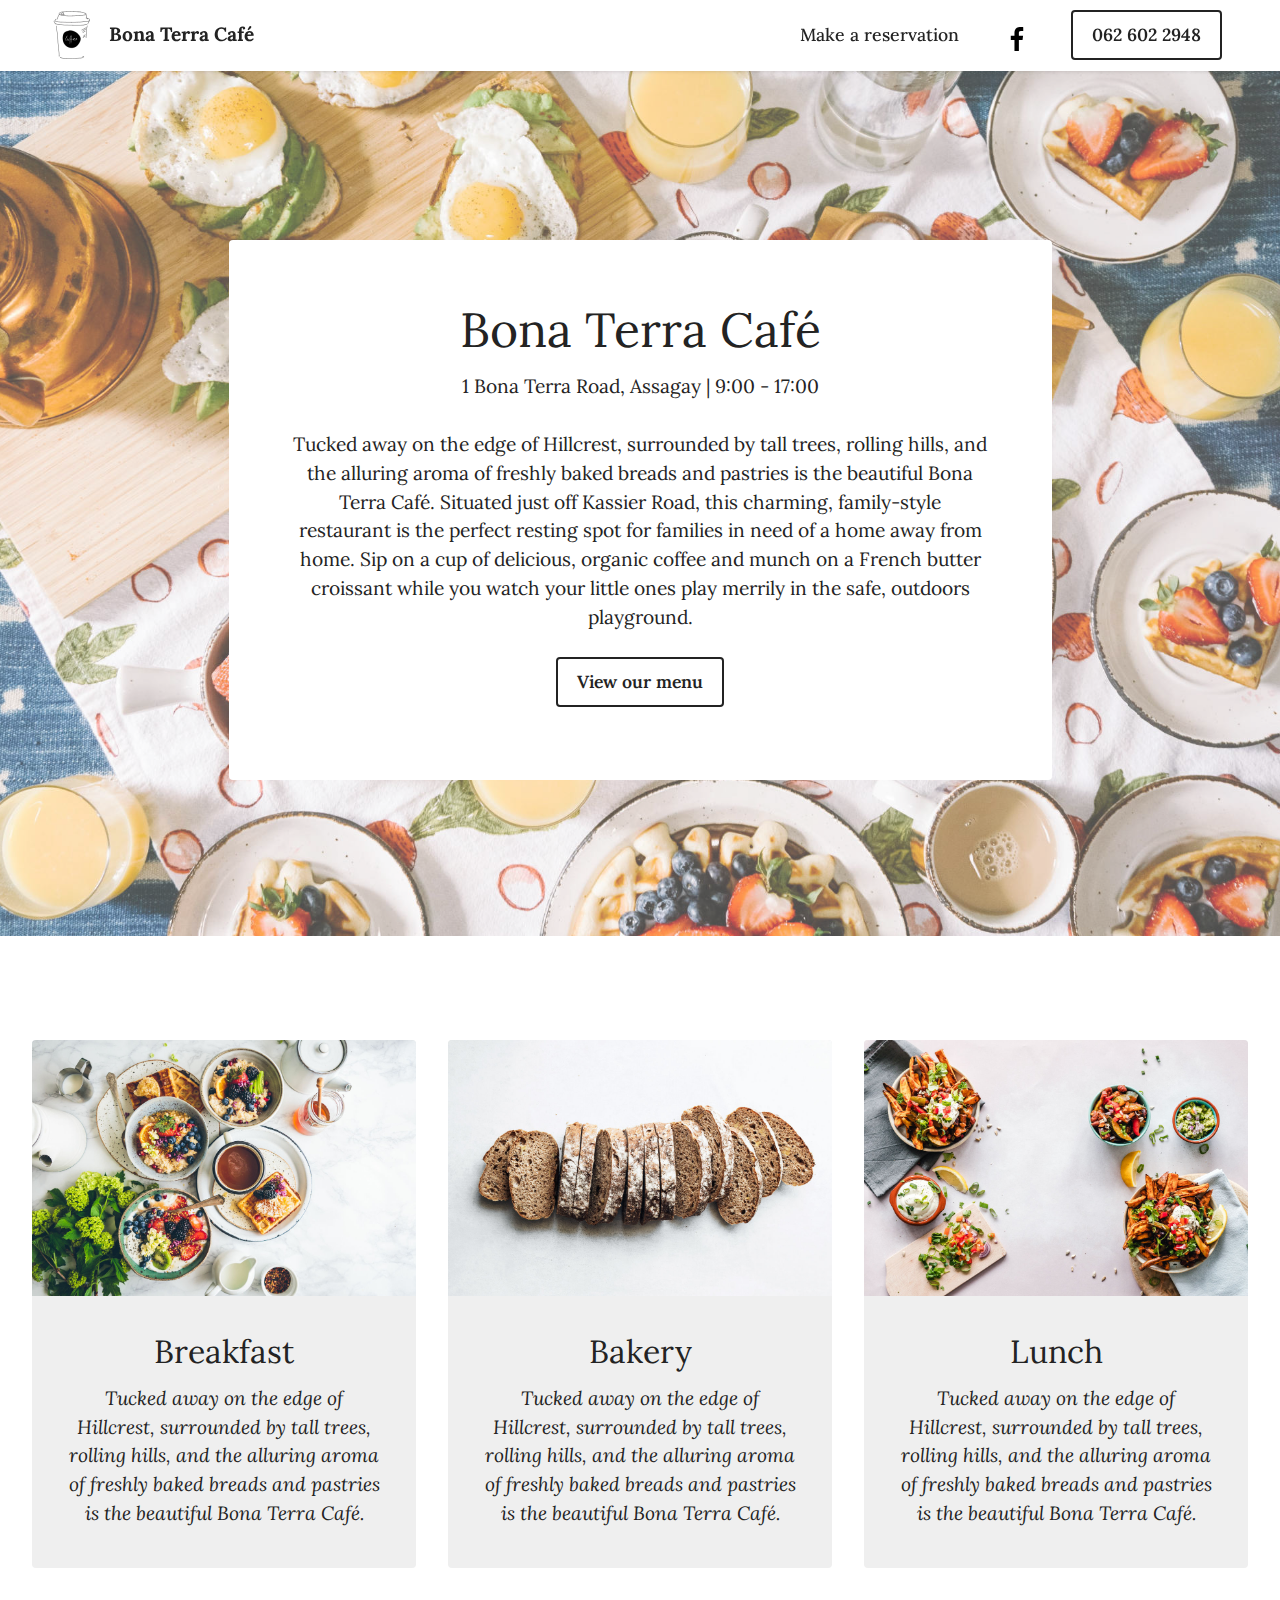
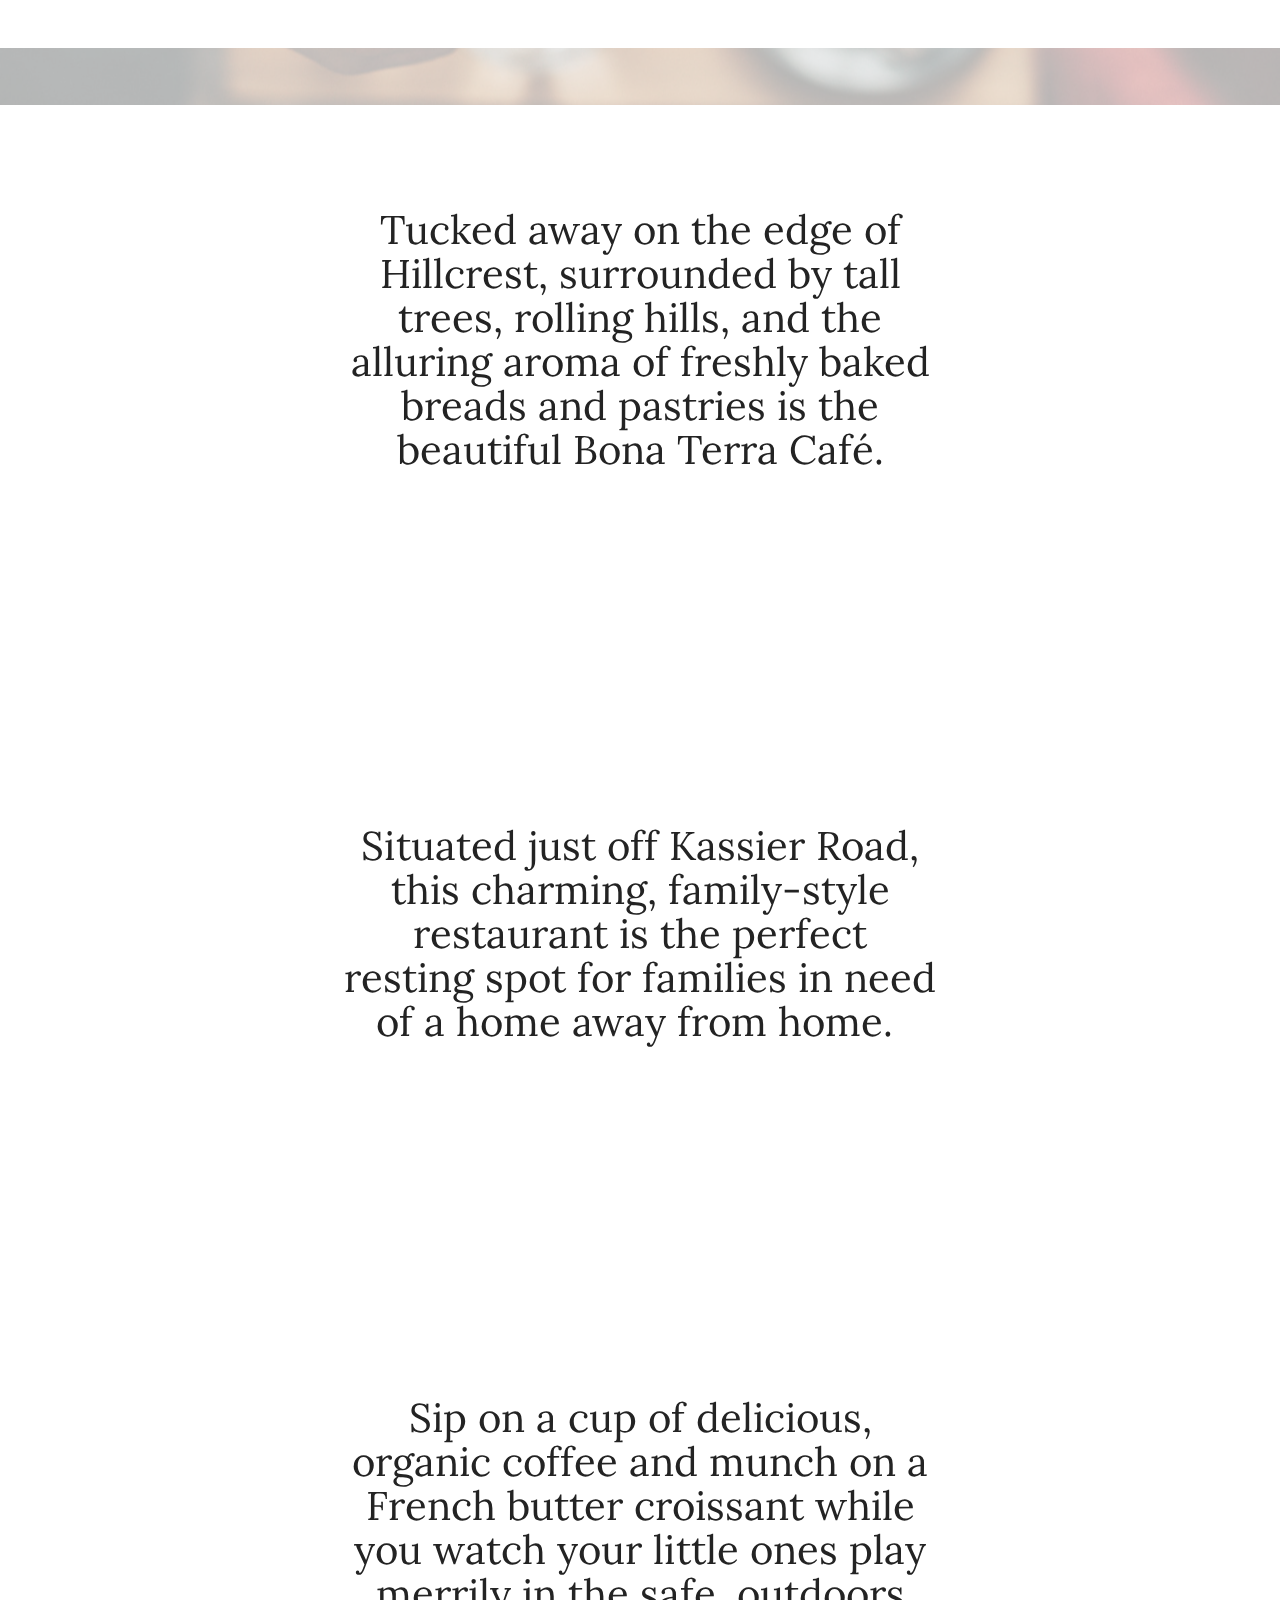
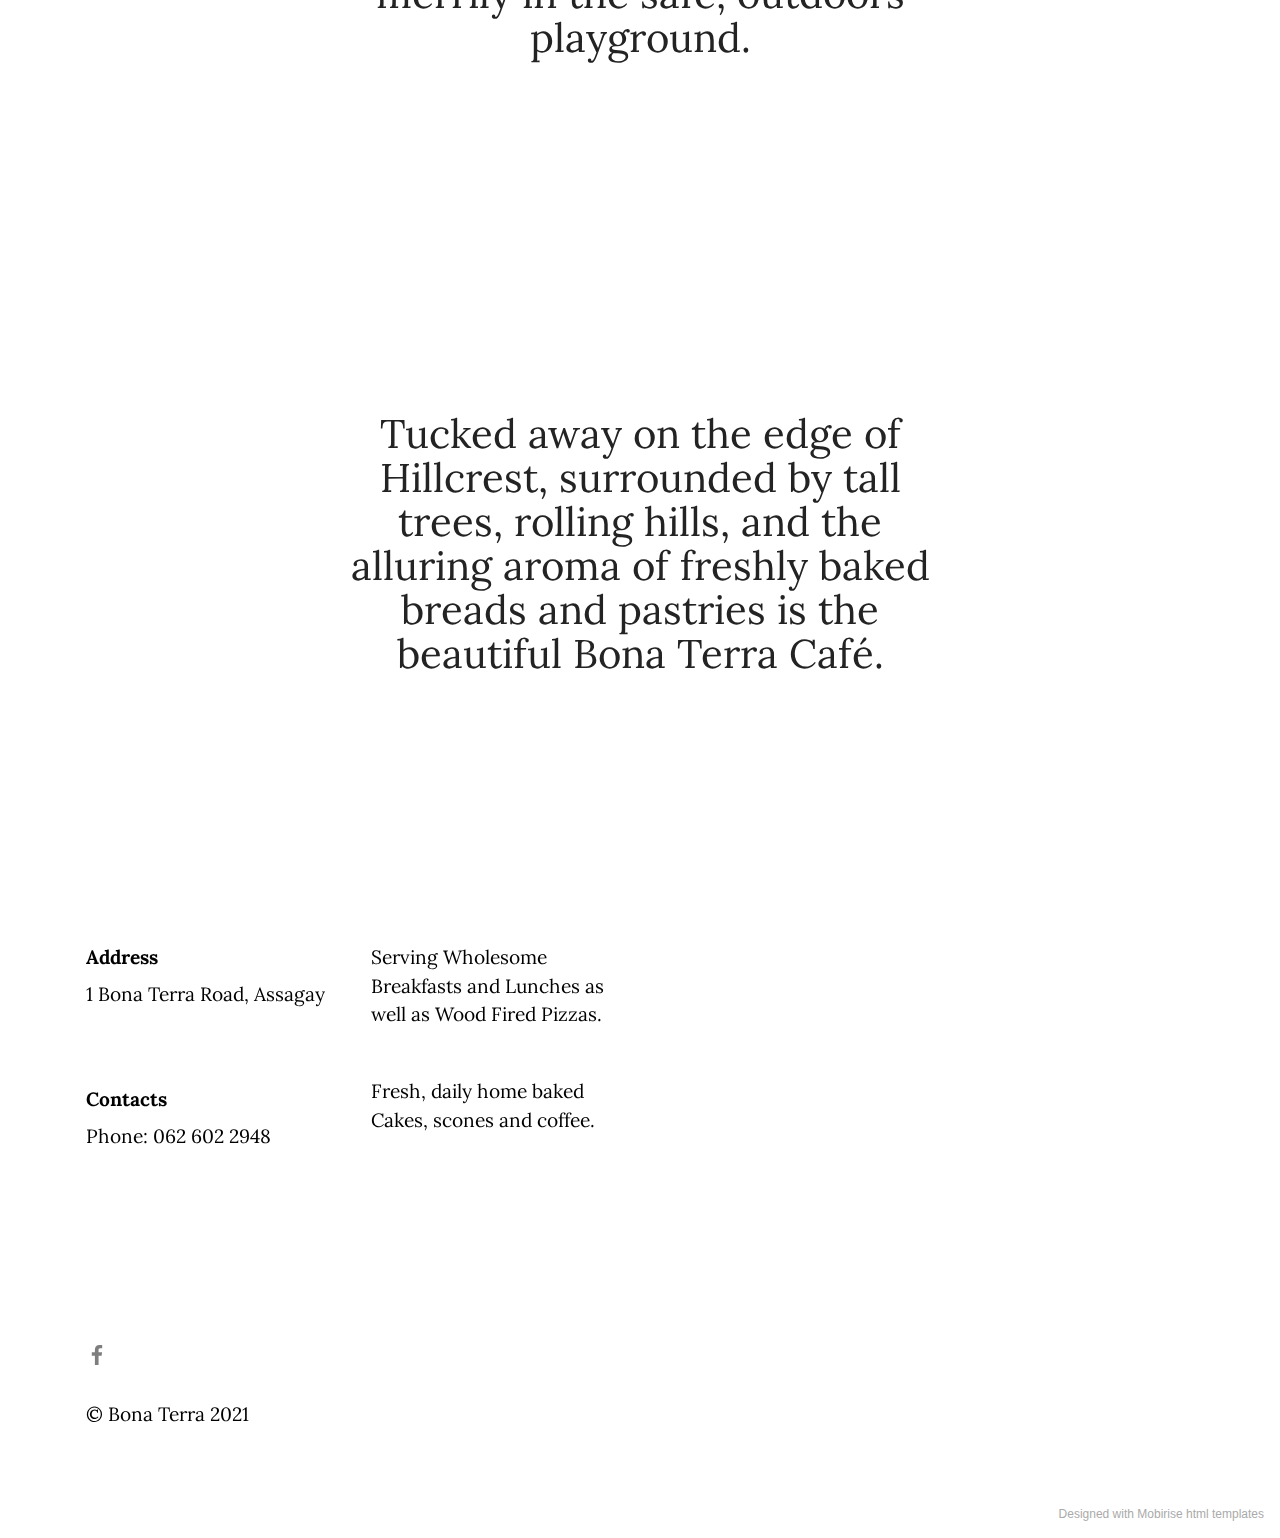
==== index.html @ f533ffa4 "create github pages" ====
<!DOCTYPE html>
<html  >
<head>
  <!-- Site made with Mobirise Website Builder v5.2.7, https://mobirise.com -->
  <meta charset="UTF-8">
  <meta http-equiv="X-UA-Compatible" content="IE=edge">
  <meta name="generator" content="Mobirise v5.2.7, mobirise.com">
  <meta name="viewport" content="width=device-width, initial-scale=1, minimum-scale=1">
  <link rel="shortcut icon" href="assets/images/cafe-deli-venue-1-removebg-preview-96x96.png" type="image/x-icon">
  <meta name="description" content="">
  
  
  <title>Home</title>
  <link rel="stylesheet" href="assets/tether/tether.min.css">
  <link rel="stylesheet" href="assets/bootstrap/css/bootstrap.min.css">
  <link rel="stylesheet" href="assets/bootstrap/css/bootstrap-grid.min.css">
  <link rel="stylesheet" href="assets/bootstrap/css/bootstrap-reboot.min.css">
  <link rel="stylesheet" href="assets/dropdown/css/style.css">
  <link rel="stylesheet" href="assets/theme/css/style.css">
  <link rel="preload" href="https://fonts.googleapis.com/css?family=Lora:400,500,600,700,400i,500i,600i,700i&display=swap" as="style" onload="this.onload=null;this.rel='stylesheet'">
  <noscript><link rel="stylesheet" href="https://fonts.googleapis.com/css?family=Lora:400,500,600,700,400i,500i,600i,700i&display=swap"></noscript>
  <link rel="preload" as="style" href="assets/mobirise/css/mbr-additional.css"><link rel="stylesheet" href="assets/mobirise/css/mbr-additional.css" type="text/css">
  
  
  
  
</head>
<body>
  
  <section class="menu menu1 cid-snQ2kiw4IT" once="menu" id="menu1-j">
    

    <nav class="navbar navbar-dropdown navbar-fixed-top navbar-expand-lg">
        <div class="container-fluid">
            <div class="navbar-brand">
                <span class="navbar-logo">
                    <a href="index.html">
                        <img src="assets/images/cafe-deli-venue-1-removebg-preview-96x96.png" alt="Mobirise" style="height: 3rem;">
                    </a>
                </span>
                <span class="navbar-caption-wrap"><a class="navbar-caption text-black text-primary display-7" href="index.html">Bona Terra Café</a></span>
            </div>
            <button class="navbar-toggler" type="button" data-toggle="collapse" data-target="#navbarSupportedContent" aria-controls="navbarNavAltMarkup" aria-expanded="false" aria-label="Toggle navigation">
                <div class="hamburger">
                    <span></span>
                    <span></span>
                    <span></span>
                    <span></span>
                </div>
            </button>
            <div class="collapse navbar-collapse" id="navbarSupportedContent">
                <ul class="navbar-nav nav-dropdown" data-app-modern-menu="true"><li class="nav-item"><a class="nav-link link text-black text-primary display-4" href="https://www.google.com/maps/reserve/v/dine/c/J5cgw0YXsWQ?source=pa&hl=en-ZA&gei=jpcZYL3eKNef1fAPy8ebCA&sourceurl=https://www.google.com/search?q%3Dbona%2Bterra%2Bcafe%2Bmenu%26oq%3Dbona%2Bterra%2Bcafe%2Bmenu%26aqs%3Dchrome..69i57.3915j1j7%26sourceid%3Dchrome%26ie%3DUTF-8" target="_blank">
                            Make a reservation</a></li></ul>
                <div class="icons-menu">
                    <a class="iconfont-wrapper" href="https://www.facebook.com/no1bonaterracafe/" target="_blank">
                        <span class="p-2 mbr-iconfont socicon-facebook socicon" style="color: rgb(0, 0, 0); fill: rgb(0, 0, 0);"><svg version="1.1" xmlns="http://www.w3.org/2000/svg" width="24" height="24" viewBox="0 0 32 32" fill="currentColor">

<path d="M18.5 32v-14.625h4.875l0.75-5.688h-5.625v-3.625c0-1.625 0.438-2.75 2.813-2.75h3v-5.063c-0.5-0.125-2.313-0.25-4.375-0.25-4.375 0-7.313 2.625-7.313 7.5v4.188h-4.938v5.688h4.938v14.625z"></path>
</svg></span>
                    </a>
                    
                    
                    
                </div>
                <div class="navbar-buttons mbr-section-btn"><a class="btn btn-black-outline display-4" href="tel:+27626022948">062 602 2948</a></div>
            </div>
        </div>
    </nav>
</section>

<section class="header12 cid-snPZhYULCh mbr-fullscreen mbr-parallax-background" id="header12-b">

    

    <div class="mbr-overlay" style="opacity: 0.3; background-color: rgb(255, 255, 255);">
    </div>
    <div class="container">
        <div class="row justify-content-center">
            <div class="card col-12 col-md-12 col-lg-9">
                <div class="card-wrapper">
                    <div class="card-box align-center">
                        <h1 class="card-title mbr-fonts-style mb-3 display-1">Bona Terra Café</h1>
                        <p class="mbr-text mbr-fonts-style display-7">1 Bona Terra Road, Assagay | 9:00 - 17:00<br><br>Tucked away on the edge of Hillcrest, surrounded by tall trees, rolling hills, and the alluring aroma of freshly baked breads and pastries is the beautiful Bona Terra Café. Situated just off Kassier Road, this charming, family-style restaurant is the perfect resting spot for families in need of a home away from home. Sip on a cup of delicious, organic coffee and munch on a French butter croissant while you watch your little ones play merrily in the safe, outdoors playground.<br></p>
                        <div class="mbr-section-btn mt-3"><a class="btn btn-black-outline display-4" href="https://mobiri.se">View our menu</a></div>
                    </div>
                </div>
            </div>
        </div>
    </div>
</section>

<section class="features3 cid-snoOBk3Jjf" id="features3-3">
    
    
    <div class="container-fluid">
        
        <div class="row mt-4">
            <div class="item features-image сol-12 col-md-6 col-lg-4 active">
                <div class="item-wrapper">
                    <div class="item-img">
                        <img src="assets/images/brooke-lark-hlncigvui4q-unsplash-1184x789.jpg" alt="">
                    </div>
                    <div class="item-content">
                        <h5 class="item-title mbr-fonts-style display-5">Breakfast</h5>
                        <h6 class="item-subtitle mbr-fonts-style mt-1 display-7"><em>Tucked away on the edge of Hillcrest, surrounded by tall trees, rolling hills, and the alluring aroma of freshly baked breads and pastries is the beautiful Bona Terra Café.</em></h6>
                        
                    </div>
                    
                </div>
            </div>
            <div class="item features-image сol-12 col-md-6 col-lg-4">
                <div class="item-wrapper">
                    <div class="item-img">
                        <img src="assets/images/louise-lyshoj-whjtalqonku-unsplash-1-1184x789.jpg" alt="" data-slide-to="1">
                    </div>
                    <div class="item-content">
                        <h5 class="item-title mbr-fonts-style display-5">Bakery</h5>
                        <h6 class="item-subtitle mbr-fonts-style mt-1 display-7"><em>Tucked away on the edge of Hillcrest, surrounded by tall trees, rolling hills, and the alluring aroma of freshly baked breads and pastries is the beautiful Bona Terra Café.</em></h6>
                        
                    </div>
                    
                </div>
            </div><div class="item features-image сol-12 col-md-6 col-lg-4">
                <div class="item-wrapper">
                    <div class="item-img">
                        <img src="assets/images/ella-olsson-4dqiawkil-y-unsplash-1184x789.jpg" alt="" data-slide-to="2">
                    </div>
                    <div class="item-content">
                        <h5 class="item-title mbr-fonts-style display-5">Lunch</h5>
                        <h6 class="item-subtitle mbr-fonts-style mt-1 display-7"><em>Tucked away on the edge of Hillcrest, surrounded by tall trees, rolling hills, and the alluring aroma of freshly baked breads and pastries is the beautiful Bona Terra Café.</em></h6>
                        
                    </div>
                    
                </div>
            </div>
            
        </div>
    </div>
</section>

<section class="content4 cid-snSVvPFKUA mbr-parallax-background" id="content4-q">
    
    <div class="mbr-overlay" style="opacity: 0.7; background-color: rgb(255, 255, 255);">
    </div>
    <div class="container-fluid">
        <div class="row justify-content-center">
            <div class="title col-md-12 col-lg-6">
                <h3 class="mbr-section-title mbr-fonts-style align-center mb-4 display-2">Tucked away on the edge of Hillcrest, surrounded by tall trees, rolling hills, and the alluring aroma of freshly baked breads and pastries is the beautiful Bona Terra Café.</h3>
                
                
            </div>
        </div>
    </div>
</section>

<section class="content4 cid-snSVvBBTJh mbr-parallax-background" id="content4-p">
    
    <div class="mbr-overlay" style="opacity: 0.7; background-color: rgb(255, 255, 255);">
    </div>
    <div class="container-fluid">
        <div class="row justify-content-center">
            <div class="title col-md-12 col-lg-6">
                <h3 class="mbr-section-title mbr-fonts-style align-center mb-4 display-2">Situated just off Kassier Road, this charming, family-style restaurant is the perfect resting spot for families in need of a home away from home.&nbsp;</h3>
                
                
            </div>
        </div>
    </div>
</section>

<section class="content4 cid-snSVvjqCHC mbr-parallax-background" id="content4-o">
    
    <div class="mbr-overlay" style="opacity: 0.7; background-color: rgb(255, 255, 255);">
    </div>
    <div class="container-fluid">
        <div class="row justify-content-center">
            <div class="title col-md-12 col-lg-6">
                <h3 class="mbr-section-title mbr-fonts-style align-center mb-4 display-2">Sip on a cup of delicious, organic coffee and munch on a French butter croissant while you watch your little ones play merrily in the safe, outdoors playground.</h3>
                
                
            </div>
        </div>
    </div>
</section>

<section class="content4 cid-snSVfQCqi3 mbr-parallax-background" id="content4-n">
    
    <div class="mbr-overlay" style="opacity: 0.7; background-color: rgb(255, 255, 255);">
    </div>
    <div class="container-fluid">
        <div class="row justify-content-center">
            <div class="title col-md-12 col-lg-6">
                <h3 class="mbr-section-title mbr-fonts-style align-center mb-4 display-2">Tucked away on the edge of Hillcrest, surrounded by tall trees, rolling hills, and the alluring aroma of freshly baked breads and pastries is the beautiful Bona Terra Café.</h3>
                
                
            </div>
        </div>
    </div>
</section>

<section class="footer6 cid-snoORzGGIT" once="footers" id="footer6-6">

    

    

    <div class="container">
        <div class="row content mbr-white">
            <div class="col-12 col-md-3 mbr-fonts-style display-7">
                <h5 class="mbr-section-subtitle mbr-fonts-style mb-2 display-7">
                    <strong>Address</strong>
                </h5>
                <p class="mbr-text mbr-fonts-style display-7">1 Bona Terra Road, Assagay</p> <br>
                <h5 class="mbr-section-subtitle mbr-fonts-style mb-2 mt-4 display-7">
                    <strong>Contacts</strong>
                </h5>
                <p class="mbr-text mbr-fonts-style mb-4 display-7">Phone: 062 602 2948</p>
            </div>
            <div class="col-12 col-md-3 mbr-fonts-style display-7">
                <h5 class="mbr-section-subtitle mbr-fonts-style mb-2 display-7">Serving Wholesome Breakfasts and Lunches as well as Wood Fired Pizzas.
</h5>
                <ul class="list mbr-fonts-style mb-4 display-4"></ul>
                <h5 class="mbr-section-subtitle mbr-fonts-style mb-2 mt-5 display-7">Fresh, daily home baked Cakes, scones and coffee.</h5>
                <p class="mbr-text mbr-fonts-style mb-4 display-7"></p>
            </div>
            <div class="col-12 col-md-6">
                <div class="google-map"><iframe frameborder="0" style="border:0" src="https://www.google.com/maps/embed/v1/place?key=AIzaSyCZI5F_k6S1k46ujh0SNrapM89f7mJxd30&amp;q=1 Bona Terra Road, Assagay" allowfullscreen=""></iframe></div>
            </div>
            <div class="col-md-6">
                <div class="social-list align-left">
                    <div class="soc-item">
                        <a href="https://www.facebook.com/no1bonaterracafe/" target="_blank">
                            <span class="mbr-iconfont mbr-iconfont-social socicon-facebook socicon" style="color: rgb(0, 0, 0); fill: rgb(0, 0, 0);"><svg version="1.1" xmlns="http://www.w3.org/2000/svg" width="20" height="20" viewBox="0 0 32 32" fill="currentColor">

<path d="M18.5 32v-14.625h4.875l0.75-5.688h-5.625v-3.625c0-1.625 0.438-2.75 2.813-2.75h3v-5.063c-0.5-0.125-2.313-0.25-4.375-0.25-4.375 0-7.313 2.625-7.313 7.5v4.188h-4.938v5.688h4.938v14.625z"></path>
</svg></span>
                        </a>
                    </div>
                    
                    
                    
                    
                    
                </div>
            </div>
        </div>
        <div class="footer-lower">
            <div class="media-container-row">
                <div class="col-sm-12">
                    <hr>
                </div>
            </div>
            <div class="col-sm-12 copyright pl-0">
                <p class="mbr-text mbr-fonts-style mbr-white display-7">
                    © Bona Terra 2021</p>
            </div>
        </div>
    </div>
</section><section style="background-color: #fff; font-family: -apple-system, BlinkMacSystemFont, 'Segoe UI', 'Roboto', 'Helvetica Neue', Arial, sans-serif; color:#aaa; font-size:12px; padding: 0; align-items: center; display: flex;"><a href="https://mobirise.site/h" style="flex: 1 1; height: 3rem; padding-left: 1rem;"></a><p style="flex: 0 0 auto; margin:0; padding-right:1rem;"><a href="https://mobirise.site/t" style="color:#aaa;">Designed</a> with Mobirise html templates</p></section><script src="assets/web/assets/jquery/jquery.min.js"></script>  <script src="assets/popper/popper.min.js"></script>  <script src="assets/tether/tether.min.js"></script>  <script src="assets/bootstrap/js/bootstrap.min.js"></script>  <script src="assets/smoothscroll/smooth-scroll.js"></script>  <script src="assets/parallax/jarallax.min.js"></script>  <script src="assets/dropdown/js/nav-dropdown.js"></script>  <script src="assets/dropdown/js/navbar-dropdown.js"></script>  <script src="assets/touchswipe/jquery.touch-swipe.min.js"></script>  <script src="assets/theme/js/script.js"></script>  
  
  
</body>
</html>
---- assets/dropdown/css/style.css ----
.navbar-dropdown {
  left: 0;
  padding: 0;
  position: absolute;
  right: 0;
  top: 0;
  transition: all 0.45s ease;
  z-index: 1030;
  background: #282828; }
  .navbar-dropdown .navbar-logo {
    margin-right: 0.8rem;
    transition: margin 0.3s ease-in-out;
    vertical-align: middle; }
    .navbar-dropdown .navbar-logo img {
      height: 3.125rem;
      transition: all 0.3s ease-in-out; }
    .navbar-dropdown .navbar-logo.mbr-iconfont {
      font-size: 3.125rem;
      line-height: 3.125rem; }
  .navbar-dropdown .navbar-caption {
    font-weight: 700;
    white-space: normal;
    vertical-align: -4px;
    line-height: 3.125rem !important; }
    .navbar-dropdown .navbar-caption, .navbar-dropdown .navbar-caption:hover {
      color: inherit;
      text-decoration: none; }
  .navbar-dropdown .mbr-iconfont + .navbar-caption {
    vertical-align: -1px; }
  .navbar-dropdown.navbar-fixed-top {
    position: fixed; }
  .navbar-dropdown .navbar-brand span {
    vertical-align: -4px; }
  .navbar-dropdown.bg-color.transparent {
    background: none; }
  .navbar-dropdown.navbar-short .navbar-brand {
    padding: 0.625rem 0; }
    .navbar-dropdown.navbar-short .navbar-brand span {
      vertical-align: -1px; }
  .navbar-dropdown.navbar-short .navbar-caption {
    line-height: 2.375rem !important;
    vertical-align: -2px; }
  .navbar-dropdown.navbar-short .navbar-logo {
    margin-right: 0.5rem; }
    .navbar-dropdown.navbar-short .navbar-logo img {
      height: 2.375rem; }
    .navbar-dropdown.navbar-short .navbar-logo.mbr-iconfont {
      font-size: 2.375rem;
      line-height: 2.375rem; }
  .navbar-dropdown.navbar-short .mbr-table-cell {
    height: 3.625rem; }
  .navbar-dropdown .navbar-close {
    left: 0.6875rem;
    position: fixed;
    top: 0.75rem;
    z-index: 1000; }
  .navbar-dropdown .hamburger-icon {
    content: "";
    display: inline-block;
    vertical-align: middle;
    width: 16px;
    -webkit-box-shadow: 0 -6px 0 1px #282828,0 0 0 1px #282828,0 6px 0 1px #282828;
    -moz-box-shadow: 0 -6px 0 1px #282828,0 0 0 1px #282828,0 6px 0 1px #282828;
    box-shadow: 0 -6px 0 1px #282828,0 0 0 1px #282828,0 6px 0 1px #282828; }

.dropdown-menu .dropdown-toggle[data-toggle="dropdown-submenu"]::after {
  border-bottom: 0.35em solid transparent;
  border-left: 0.35em solid;
  border-right: 0;
  border-top: 0.35em solid transparent;
  margin-left: 0.3rem; }

.dropdown-menu .dropdown-item:focus {
  outline: 0; }

.nav-dropdown {
  font-size: 0.75rem;
  font-weight: 500;
  height: auto !important; }
  .nav-dropdown .nav-btn {
    padding-left: 1rem; }
  .nav-dropdown .link {
    margin: .667em 1.667em;
    font-weight: 500;
    padding: 0;
    transition: color .2s ease-in-out; }
    .nav-dropdown .link.dropdown-toggle {
      margin-right: 2.583em; }
      .nav-dropdown .link.dropdown-toggle::after {
        margin-left: .25rem;
        border-top: 0.35em solid;
        border-right: 0.35em solid transparent;
        border-left: 0.35em solid transparent;
        border-bottom: 0; }
      .nav-dropdown .link.dropdown-toggle[aria-expanded="true"] {
        margin: 0;
        padding: 0.667em 3.263em  0.667em 1.667em; }
  .nav-dropdown .link::after,
  .nav-dropdown .dropdown-item::after {
    color: inherit; }
  .nav-dropdown .btn {
    font-size: 0.75rem;
    font-weight: 700;
    letter-spacing: 0;
    margin-bottom: 0;
    padding-left: 1.25rem;
    padding-right: 1.25rem; }
  .nav-dropdown .dropdown-menu {
    border-radius: 0;
    border: 0;
    left: 0;
    margin: 0;
    padding-bottom: 1.25rem;
    padding-top: 1.25rem;
    position: relative; }
  .nav-dropdown .dropdown-submenu {
    margin-left: 0.125rem;
    top: 0; }
  .nav-dropdown .dropdown-item {
    font-weight: 500;
    line-height: 2;
    padding: 0.3846em 4.615em 0.3846em 1.5385em;
    position: relative;
    transition: color .2s ease-in-out, background-color .2s ease-in-out; }
    .nav-dropdown .dropdown-item::after {
      margin-top: -0.3077em;
      position: absolute;
      right: 1.1538em;
      top: 50%; }
    .nav-dropdown .dropdown-item:focus, .nav-dropdown .dropdown-item:hover {
      background: none; }

@media (max-width: 767px) {
  .nav-dropdown.navbar-toggleable-sm {
    bottom: 0;
    display: none;
    left: 0;
    overflow-x: hidden;
    position: fixed;
    top: 0;
    transform: translateX(-100%);
    -ms-transform: translateX(-100%);
    -webkit-transform: translateX(-100%);
    width: 18.75rem;
    z-index: 999; } }
.nav-dropdown.navbar-toggleable-xl {
  bottom: 0;
  display: none;
  left: 0;
  overflow-x: hidden;
  position: fixed;
  top: 0;
  transform: translateX(-100%);
  -ms-transform: translateX(-100%);
  -webkit-transform: translateX(-100%);
  width: 18.75rem;
  z-index: 999; }

.nav-dropdown-sm {
  display: block !important;
  overflow-x: hidden;
  overflow: auto;
  padding-top: 3.875rem; }
  .nav-dropdown-sm::after {
    content: "";
    display: block;
    height: 3rem;
    width: 100%; }
  .nav-dropdown-sm.collapse.in ~ .navbar-close {
    display: block !important; }
  .nav-dropdown-sm.collapsing, .nav-dropdown-sm.collapse.in {
    transform: translateX(0);
    -ms-transform: translateX(0);
    -webkit-transform: translateX(0);
    transition: all 0.25s ease-out;
    -webkit-transition: all 0.25s ease-out;
    background: #282828; }
  .nav-dropdown-sm.collapsing[aria-expanded="false"] {
    transform: translateX(-100%);
    -ms-transform: translateX(-100%);
    -webkit-transform: translateX(-100%); }
  .nav-dropdown-sm .nav-item {
    display: block;
    margin-left: 0 !important;
    padding-left: 0; }
  .nav-dropdown-sm .link,
  .nav-dropdown-sm .dropdown-item {
    border-top: 1px dotted rgba(255, 255, 255, 0.1);
    font-size: 0.8125rem;
    line-height: 1.6;
    margin: 0 !important;
    padding: 0.875rem 2.4rem 0.875rem 1.5625rem !important;
    position: relative;
    white-space: normal; }
    .nav-dropdown-sm .link:focus, .nav-dropdown-sm .link:hover,
    .nav-dropdown-sm .dropdown-item:focus,
    .nav-dropdown-sm .dropdown-item:hover {
      background: rgba(0, 0, 0, 0.2) !important;
      color: #c0a375; }
  .nav-dropdown-sm .nav-btn {
    position: relative;
    padding: 1.5625rem 1.5625rem 0 1.5625rem; }
    .nav-dropdown-sm .nav-btn::before {
      border-top: 1px dotted rgba(255, 255, 255, 0.1);
      content: "";
      left: 0;
      position: absolute;
      top: 0;
      width: 100%; }
    .nav-dropdown-sm .nav-btn + .nav-btn {
      padding-top: 0.625rem; }
      .nav-dropdown-sm .nav-btn + .nav-btn::before {
        display: none; }
  .nav-dropdown-sm .btn {
    padding: 0.625rem 0; }
  .nav-dropdown-sm .dropdown-toggle[data-toggle="dropdown-submenu"]::after {
    margin-left: .25rem;
    border-top: 0.35em solid;
    border-right: 0.35em solid transparent;
    border-left: 0.35em solid transparent;
    border-bottom: 0; }
  .nav-dropdown-sm .dropdown-toggle[data-toggle="dropdown-submenu"][aria-expanded="true"]::after {
    border-top: 0;
    border-right: 0.35em solid transparent;
    border-left: 0.35em solid transparent;
    border-bottom: 0.35em solid; }
  .nav-dropdown-sm .dropdown-menu {
    margin: 0;
    padding: 0;
    position: relative;
    top: 0;
    left: 0;
    width: 100%;
    border: 0;
    float: none;
    border-radius: 0;
    background: none; }
  .nav-dropdown-sm .dropdown-submenu {
    left: 100%;
    margin-left: 0.125rem;
    margin-top: -1.25rem;
    top: 0; }

.navbar-toggleable-sm .nav-dropdown .dropdown-menu {
  position: absolute; }

.navbar-toggleable-sm .nav-dropdown .dropdown-submenu {
  left: 100%;
  margin-left: 0.125rem;
  margin-top: -1.25rem;
  top: 0; }

.navbar-toggleable-sm.opened .nav-dropdown .dropdown-menu {
  position: relative; }

.navbar-toggleable-sm.opened .nav-dropdown .dropdown-submenu {
  left: 0;
  margin-left: 00rem;
  margin-top: 0rem;
  top: 0; }

.is-builder .nav-dropdown.collapsing {
  transition: none !important; }

/*# sourceMappingURL=style.css.map */
---- assets/theme/css/style.css ----
@charset "UTF-8";
section {
  background-color: #ffffff;
}

body {
  font-style: normal;
  line-height: 1.5;
  font-weight: 400;
  color: #232323;
  position: relative;
}

section,
.container,
.container-fluid {
  position: relative;
  word-wrap: break-word;
}

a.mbr-iconfont:hover {
  text-decoration: none;
}

.article .lead p,
.article .lead ul,
.article .lead ol,
.article .lead pre,
.article .lead blockquote {
  margin-bottom: 0;
}

a {
  font-style: normal;
  font-weight: 400;
  cursor: pointer;
}
a, a:hover {
  text-decoration: none;
}

.mbr-section-title {
  font-style: normal;
  line-height: 1.3;
}

.mbr-section-subtitle {
  line-height: 1.3;
}

.mbr-text {
  font-style: normal;
  line-height: 1.7;
}

h1,
h2,
h3,
h4,
h5,
h6,
.display-1,
.display-2,
.display-4,
.display-5,
.display-7,
span,
p,
a {
  line-height: 1;
  word-break: break-word;
  word-wrap: break-word;
  font-weight: 400;
}

b,
strong {
  font-weight: bold;
}

input:-webkit-autofill, input:-webkit-autofill:hover, input:-webkit-autofill:focus, input:-webkit-autofill:active {
  transition-delay: 9999s;
  -webkit-transition-property: background-color, color;
  transition-property: background-color, color;
}

textarea[type=hidden] {
  display: none;
}

section {
  background-position: 50% 50%;
  background-repeat: no-repeat;
  background-size: cover;
}
section .mbr-background-video,
section .mbr-background-video-preview {
  position: absolute;
  bottom: 0;
  left: 0;
  right: 0;
  top: 0;
}

.hidden {
  visibility: hidden;
}

.mbr-z-index20 {
  z-index: 20;
}

/*! Base colors */
.mbr-white {
  color: #ffffff;
}

.mbr-black {
  color: #111111;
}

.mbr-bg-white {
  background-color: #ffffff;
}

.mbr-bg-black {
  background-color: #000000;
}

/*! Text-aligns */
.align-left {
  text-align: left;
}

.align-center {
  text-align: center;
}

.align-right {
  text-align: right;
}

/*! Font-weight  */
.mbr-light {
  font-weight: 300;
}

.mbr-regular {
  font-weight: 400;
}

.mbr-semibold {
  font-weight: 500;
}

.mbr-bold {
  font-weight: 700;
}

/*! Media  */
.media-content {
  flex-basis: 100%;
}

.media-container-row {
  display: flex;
  flex-direction: row;
  flex-wrap: wrap;
  justify-content: center;
  align-content: center;
  align-items: start;
}
.media-container-row .media-size-item {
  width: 400px;
}

.media-container-column {
  display: flex;
  flex-direction: column;
  flex-wrap: wrap;
  justify-content: center;
  align-content: center;
  align-items: stretch;
}
.media-container-column > * {
  width: 100%;
}

@media (min-width: 992px) {
  .media-container-row {
    flex-wrap: nowrap;
  }
}
figure {
  margin-bottom: 0;
  overflow: hidden;
}

figure[mbr-media-size] {
  transition: width 0.1s;
}

img,
iframe {
  display: block;
  width: 100%;
}

.card {
  background-color: transparent;
  border: none;
}

.card-box {
  width: 100%;
}

.card-img {
  text-align: center;
  flex-shrink: 0;
  -webkit-flex-shrink: 0;
}

.media {
  max-width: 100%;
  margin: 0 auto;
}

.mbr-figure {
  align-self: center;
}

.media-container > div {
  max-width: 100%;
}

.mbr-figure img,
.card-img img {
  width: 100%;
}

@media (max-width: 991px) {
  .media-size-item {
    width: auto !important;
  }

  .media {
    width: auto;
  }

  .mbr-figure {
    width: 100% !important;
  }
}
/*! Buttons */
.mbr-section-btn {
  margin-left: -0.6rem;
  margin-right: -0.6rem;
  font-size: 0;
}

.btn {
  font-weight: 600;
  border-width: 1px;
  font-style: normal;
  margin: 0.6rem 0.6rem;
  white-space: normal;
  transition: all 0.2s ease-in-out;
  display: inline-flex;
  align-items: center;
  justify-content: center;
  word-break: break-word;
}

.btn-sm {
  font-weight: 600;
  letter-spacing: 0px;
  transition: all 0.3s ease-in-out;
}

.btn-md {
  font-weight: 600;
  letter-spacing: 0px;
  transition: all 0.3s ease-in-out;
}

.btn-lg {
  font-weight: 600;
  letter-spacing: 0px;
  transition: all 0.3s ease-in-out;
}

.btn-form {
  margin: 0;
}
.btn-form:hover {
  cursor: pointer;
}

nav .mbr-section-btn {
  margin-left: 0rem;
  margin-right: 0rem;
}

/*! Btn icon margin */
.btn .mbr-iconfont,
.btn.btn-sm .mbr-iconfont {
  order: 1;
  cursor: pointer;
  margin-left: 0.5rem;
  vertical-align: sub;
}

.btn.btn-md .mbr-iconfont,
.btn.btn-md .mbr-iconfont {
  margin-left: 0.8rem;
}

.mbr-regular {
  font-weight: 400;
}

.mbr-semibold {
  font-weight: 500;
}

.mbr-bold {
  font-weight: 700;
}

[type=submit] {
  -webkit-appearance: none;
}

/*! Full-screen */
.mbr-fullscreen .mbr-overlay {
  min-height: 100vh;
}

.mbr-fullscreen {
  display: flex;
  display: -moz-flex;
  display: -ms-flex;
  display: -o-flex;
  align-items: center;
  min-height: 100vh;
  padding-top: 3rem;
  padding-bottom: 3rem;
}

/*! Map */
.map {
  height: 25rem;
  position: relative;
}
.map iframe {
  width: 100%;
  height: 100%;
}

/*! Scroll to top arrow */
.mbr-arrow-up {
  bottom: 25px;
  right: 90px;
  position: fixed;
  text-align: right;
  z-index: 5000;
  color: #ffffff;
  font-size: 22px;
}

.mbr-arrow-up a {
  background: rgba(0, 0, 0, 0.2);
  border-radius: 50%;
  color: #fff;
  display: inline-block;
  height: 60px;
  width: 60px;
  border: 2px solid #fff;
  outline-style: none !important;
  position: relative;
  text-decoration: none;
  transition: all 0.3s ease-in-out;
  cursor: pointer;
  text-align: center;
}
.mbr-arrow-up a:hover {
  background-color: rgba(0, 0, 0, 0.4);
}
.mbr-arrow-up a i {
  line-height: 60px;
}

.mbr-arrow-up-icon {
  display: block;
  color: #fff;
}

.mbr-arrow-up-icon::before {
  content: "›";
  display: inline-block;
  font-family: serif;
  font-size: 22px;
  line-height: 1;
  font-style: normal;
  position: relative;
  top: 6px;
  left: -4px;
  transform: rotate(-90deg);
}

/*! Arrow Down */
.mbr-arrow {
  position: absolute;
  bottom: 45px;
  left: 50%;
  width: 60px;
  height: 60px;
  cursor: pointer;
  background-color: rgba(80, 80, 80, 0.5);
  border-radius: 50%;
  transform: translateX(-50%);
}
@media (max-width: 767px) {
  .mbr-arrow {
    display: none;
  }
}
.mbr-arrow > a {
  display: inline-block;
  text-decoration: none;
  outline-style: none;
  -webkit-animation: arrowdown 1.7s ease-in-out infinite;
          animation: arrowdown 1.7s ease-in-out infinite;
  color: #ffffff;
}
.mbr-arrow > a > i {
  position: absolute;
  top: -2px;
  left: 15px;
  font-size: 2rem;
}

#scrollToTop a i::before {
  content: "";
  position: absolute;
  display: block;
  border-bottom: 2.5px solid #fff;
  border-left: 2.5px solid #fff;
  width: 27.8%;
  height: 27.8%;
  left: 50%;
  top: 51%;
  transform: translateY(-30%) translateX(-50%) rotate(135deg);
}

@keyframes arrowdown {
  0% {
    transform: translateY(0px);
  }
  50% {
    transform: translateY(-5px);
  }
  100% {
    transform: translateY(0px);
  }
}
@-webkit-keyframes arrowdown {
  0% {
    transform: translateY(0px);
  }
  50% {
    transform: translateY(-5px);
  }
  100% {
    transform: translateY(0px);
  }
}
@media (max-width: 500px) {
  .mbr-arrow-up {
    left: 0;
    right: 0;
    text-align: center;
  }
}
/*Gradients animation*/
@keyframes gradient-animation {
  from {
    background-position: 0% 100%;
    -webkit-animation-timing-function: ease-in-out;
            animation-timing-function: ease-in-out;
  }
  to {
    background-position: 100% 0%;
    -webkit-animation-timing-function: ease-in-out;
            animation-timing-function: ease-in-out;
  }
}
@-webkit-keyframes gradient-animation {
  from {
    background-position: 0% 100%;
    -webkit-animation-timing-function: ease-in-out;
            animation-timing-function: ease-in-out;
  }
  to {
    background-position: 100% 0%;
    -webkit-animation-timing-function: ease-in-out;
            animation-timing-function: ease-in-out;
  }
}
.bg-gradient {
  background-size: 200% 200%;
  animation: gradient-animation 5s infinite alternate;
  -webkit-animation: gradient-animation 5s infinite alternate;
}

.menu .navbar-brand {
  display: -webkit-flex;
}
.menu .navbar-brand span {
  display: flex;
  display: -webkit-flex;
}
.menu .navbar-brand .navbar-caption-wrap {
  display: -webkit-flex;
}
.menu .navbar-brand .navbar-logo img {
  display: -webkit-flex;
  width: auto;
}
@media (min-width: 768px) and (max-width: 991px) {
  .menu .navbar-toggleable-sm .navbar-nav {
    display: -ms-flexbox;
  }
}
@media (max-width: 991px) {
  .menu .navbar-collapse {
    max-height: 93.5vh;
  }
  .menu .navbar-collapse.show {
    overflow: auto;
  }
}
@media (min-width: 992px) {
  .menu .navbar-nav.nav-dropdown {
    display: -webkit-flex;
  }
  .menu .navbar-toggleable-sm .navbar-collapse {
    display: -webkit-flex !important;
  }
  .menu .collapsed .navbar-collapse {
    max-height: 93.5vh;
  }
  .menu .collapsed .navbar-collapse.show {
    overflow: auto;
  }
}
@media (max-width: 767px) {
  .menu .navbar-collapse {
    max-height: 80vh;
  }
}

.nav-link .mbr-iconfont {
  margin-right: 0.5rem;
}

.navbar {
  display: -webkit-flex;
  -webkit-flex-wrap: wrap;
  -webkit-align-items: center;
  -webkit-justify-content: space-between;
}

.navbar-collapse {
  -webkit-flex-basis: 100%;
  -webkit-flex-grow: 1;
  -webkit-align-items: center;
}

.nav-dropdown .link {
  padding: 0.667em 1.667em !important;
  margin: 0 !important;
}

.nav {
  display: -webkit-flex;
  -webkit-flex-wrap: wrap;
}

.row {
  display: -webkit-flex;
  -webkit-flex-wrap: wrap;
}

.justify-content-center {
  -webkit-justify-content: center;
}

.form-inline {
  display: -webkit-flex;
}

.card-wrapper {
  -webkit-flex: 1;
}

.carousel-control {
  z-index: 10;
  display: -webkit-flex;
}

.carousel-controls {
  display: -webkit-flex;
}

.media {
  display: -webkit-flex;
}

.form-group:focus {
  outline: none;
}

.jq-selectbox__select {
  padding: 7px 0;
  position: relative;
}

.jq-selectbox__dropdown {
  overflow: hidden;
  border-radius: 10px;
  position: absolute;
  top: 100%;
  left: 0 !important;
  width: 100% !important;
}

.jq-selectbox__trigger-arrow {
  right: 0;
  transform: translateY(-50%);
}

.jq-selectbox li {
  padding: 1.07em 0.5em;
}

input[type=range] {
  padding-left: 0 !important;
  padding-right: 0 !important;
}

.modal-dialog,
.modal-content {
  height: 100%;
}

.modal-dialog .carousel-inner {
  height: calc(100vh - 1.75rem);
}
@media (max-width: 575px) {
  .modal-dialog .carousel-inner {
    height: calc(100vh - 1rem);
  }
}

.carousel-item {
  text-align: center;
}

.carousel-item img {
  margin: auto;
}

.navbar-toggler {
  align-self: flex-start;
  padding: 0.25rem 0.75rem;
  font-size: 1.25rem;
  line-height: 1;
  background: transparent;
  border: 1px solid transparent;
  border-radius: 0.25rem;
}

.navbar-toggler:focus,
.navbar-toggler:hover {
  text-decoration: none;
}

.navbar-toggler-icon {
  display: inline-block;
  width: 1.5em;
  height: 1.5em;
  vertical-align: middle;
  content: "";
  background: no-repeat center center;
  background-size: 100% 100%;
}

.navbar-toggler-left {
  position: absolute;
  left: 1rem;
}

.navbar-toggler-right {
  position: absolute;
  right: 1rem;
}

.card-img {
  width: auto;
}

.menu .navbar.collapsed:not(.beta-menu) {
  flex-direction: column;
}

.carousel-item.active,
.carousel-item-next,
.carousel-item-prev {
  display: flex;
}

.note-air-layout .dropup .dropdown-menu,
.note-air-layout .navbar-fixed-bottom .dropdown .dropdown-menu {
  bottom: initial !important;
}

html,
body {
  height: auto;
  min-height: 100vh;
}

.dropup .dropdown-toggle::after {
  display: none;
}

.form-asterisk {
  font-family: initial;
  position: absolute;
  top: -2px;
  font-weight: normal;
}

.form-control-label {
  position: relative;
  cursor: pointer;
  margin-bottom: 0.357em;
  padding: 0;
}

.alert {
  color: #ffffff;
  border-radius: 0;
  border: 0;
  font-size: 1.1rem;
  line-height: 1.5;
  margin-bottom: 1.875rem;
  padding: 1.25rem;
  position: relative;
  text-align: center;
}
.alert.alert-form::after {
  background-color: inherit;
  bottom: -7px;
  content: "";
  display: block;
  height: 14px;
  left: 50%;
  margin-left: -7px;
  position: absolute;
  transform: rotate(45deg);
  width: 14px;
}

.form-control {
  background-color: #ffffff;
  background-clip: border-box;
  color: #232323;
  line-height: 1rem !important;
  height: auto;
  padding: 0.6rem 1.2rem;
  transition: border-color 0.25s ease 0s;
  border: 1px solid transparent !important;
  border-radius: 4px;
  box-shadow: rgba(0, 0, 0, 0.07) 0px 1px 1px 0px, rgba(0, 0, 0, 0.07) 0px 1px 3px 0px, rgba(0, 0, 0, 0.03) 0px 0px 0px 1px;
}
.form-active .form-control:invalid {
  border-color: red;
}

form .row {
  margin-left: -0.6rem;
  margin-right: -0.6rem;
}
form .row [class*=col] {
  padding-left: 0.6rem;
  padding-right: 0.6rem;
}

form .mbr-section-btn {
  margin: 0;
  padding-left: 0.6rem;
  padding-right: 0.6rem;
}

form .btn {
  display: flex;
  padding: 0.6rem 1.2rem;
  margin: 0;
}

form .form-check-input {
  margin-top: 0.5;
}

textarea.form-control {
  line-height: 1.5rem !important;
}

.form-group {
  margin-bottom: 1.2rem;
}

.form-control,
form .btn {
  min-height: 48px;
}

.gdpr-block label span.textGDPR input[name=gdpr] {
  top: 7px;
}

.form-control:focus {
  box-shadow: none;
}

:focus {
  outline: none;
}

.mbr-overlay {
  background-color: #000;
  bottom: 0;
  left: 0;
  opacity: 0.5;
  position: absolute;
  right: 0;
  top: 0;
  z-index: 0;
  pointer-events: none;
}

blockquote {
  font-style: italic;
  padding: 3rem;
  font-size: 1.09rem;
  position: relative;
  border-left: 3px solid;
}

ul,
ol,
pre,
blockquote {
  margin-bottom: 2.3125rem;
}

.mt-4 {
  margin-top: 2rem !important;
}

.mb-4 {
  margin-bottom: 2rem !important;
}

@media (min-width: 992px) {
  .container {
    padding-left: 16px;
    padding-right: 16px;
  }

  .row {
    margin-left: -16px;
    margin-right: -16px;
  }
  .row > [class*=col] {
    padding-left: 16px;
    padding-right: 16px;
  }
}
@media (min-width: 768px) {
  .container-fluid {
    padding-left: 32px;
    padding-right: 32px;
  }
}
@media (min-width: 768px) and (max-width: 991px) {
  .mbr-container {
    padding-left: 32px;
    padding-right: 32px;
  }
}
@media (max-width: 767px) {
  .mbr-container {
    padding-left: 16px;
    padding-right: 16px;
  }
}
.card-wrapper,
.item-wrapper {
  overflow: hidden;
}

.app-video-wrapper > img {
  opacity: 1;
}.engine {
	position: absolute;
	text-indent: -2400px;
	text-align: center;
	padding: 0;
	top: 0;
	left: -2400px;
}
---- assets/mobirise/css/mbr-additional.css ----
.btn {
  border-width: 2px;
}
body {
  font-family: Jost;
}
.display-1 {
  font-family: 'Lora', serif;
  font-size: 3rem;
  line-height: 1.1;
}
.display-1 > .mbr-iconfont {
  font-size: 3.75rem;
}
.display-2 {
  font-family: 'Lora', serif;
  font-size: 2.5rem;
  line-height: 1.1;
}
.display-2 > .mbr-iconfont {
  font-size: 3.125rem;
}
.display-4 {
  font-family: 'Lora', serif;
  font-size: 1.1rem;
  line-height: 1.5;
}
.display-4 > .mbr-iconfont {
  font-size: 1.375rem;
}
.display-5 {
  font-family: 'Lora', serif;
  font-size: 2rem;
  line-height: 1.5;
}
.display-5 > .mbr-iconfont {
  font-size: 2.5rem;
}
.display-7 {
  font-family: 'Lora', serif;
  font-size: 1.2rem;
  line-height: 1.5;
}
.display-7 > .mbr-iconfont {
  font-size: 1.5rem;
}
/* ---- Fluid typography for mobile devices ---- */
/* 1.4 - font scale ratio ( bootstrap == 1.42857 ) */
/* 100vw - current viewport width */
/* (48 - 20)  48 == 48rem == 768px, 20 == 20rem == 320px(minimal supported viewport) */
/* 0.65 - min scale variable, may vary */
@media (max-width: 992px) {
  .display-1 {
    font-size: 2.4rem;
  }
}
@media (max-width: 768px) {
  .display-1 {
    font-size: 2.1rem;
    font-size: calc( 1.7rem + (3 - 1.7) * ((100vw - 20rem) / (48 - 20)));
    line-height: calc( 1.1 * (1.7rem + (3 - 1.7) * ((100vw - 20rem) / (48 - 20))));
  }
  .display-2 {
    font-size: 2rem;
    font-size: calc( 1.525rem + (2.5 - 1.525) * ((100vw - 20rem) / (48 - 20)));
    line-height: calc( 1.3 * (1.525rem + (2.5 - 1.525) * ((100vw - 20rem) / (48 - 20))));
  }
  .display-4 {
    font-size: 0.88rem;
    font-size: calc( 1.0350000000000001rem + (1.1 - 1.0350000000000001) * ((100vw - 20rem) / (48 - 20)));
    line-height: calc( 1.4 * (1.0350000000000001rem + (1.1 - 1.0350000000000001) * ((100vw - 20rem) / (48 - 20))));
  }
  .display-5 {
    font-size: 1.6rem;
    font-size: calc( 1.35rem + (2 - 1.35) * ((100vw - 20rem) / (48 - 20)));
    line-height: calc( 1.4 * (1.35rem + (2 - 1.35) * ((100vw - 20rem) / (48 - 20))));
  }
  .display-7 {
    font-size: 0.96rem;
    font-size: calc( 1.07rem + (1.2 - 1.07) * ((100vw - 20rem) / (48 - 20)));
    line-height: calc( 1.4 * (1.07rem + (1.2 - 1.07) * ((100vw - 20rem) / (48 - 20))));
  }
}
/* Buttons */
.btn {
  padding: 0.6rem 1.2rem;
  border-radius: 4px;
}
.btn-sm {
  padding: 0.6rem 1.2rem;
  border-radius: 4px;
}
.btn-md {
  padding: 0.6rem 1.2rem;
  border-radius: 4px;
}
.btn-lg {
  padding: 1rem 2.6rem;
  border-radius: 4px;
}
.bg-primary {
  background-color: #65c6d4 !important;
}
.bg-success {
  background-color: #40b0bf !important;
}
.bg-info {
  background-color: #47b5ed !important;
}
.bg-warning {
  background-color: #ffe161 !important;
}
.bg-danger {
  background-color: #ff9966 !important;
}
.btn-primary,
.btn-primary:active {
  background-color: #65c6d4 !important;
  border-color: #65c6d4 !important;
  color: #ffffff !important;
  box-shadow: 0 2px 2px 0 rgba(0, 0, 0, 0.2);
}
.btn-primary:hover,
.btn-primary:focus,
.btn-primary.focus,
.btn-primary.active {
  color: #ffffff !important;
  background-color: #31a1b1 !important;
  border-color: #31a1b1 !important;
  box-shadow: 0 2px 5px 0 rgba(0, 0, 0, 0.2);
}
.btn-primary.disabled,
.btn-primary:disabled {
  color: #ffffff !important;
  background-color: #31a1b1 !important;
  border-color: #31a1b1 !important;
}
.btn-secondary,
.btn-secondary:active {
  background-color: #ff6666 !important;
  border-color: #ff6666 !important;
  color: #ffffff !important;
  box-shadow: 0 2px 2px 0 rgba(0, 0, 0, 0.2);
}
.btn-secondary:hover,
.btn-secondary:focus,
.btn-secondary.focus,
.btn-secondary.active {
  color: #ffffff !important;
  background-color: #ff0f0f !important;
  border-color: #ff0f0f !important;
  box-shadow: 0 2px 5px 0 rgba(0, 0, 0, 0.2);
}
.btn-secondary.disabled,
.btn-secondary:disabled {
  color: #ffffff !important;
  background-color: #ff0f0f !important;
  border-color: #ff0f0f !important;
}
.btn-info,
.btn-info:active {
  background-color: #47b5ed !important;
  border-color: #47b5ed !important;
  color: #ffffff !important;
  box-shadow: 0 2px 2px 0 rgba(0, 0, 0, 0.2);
}
.btn-info:hover,
.btn-info:focus,
.btn-info.focus,
.btn-info.active {
  color: #ffffff !important;
  background-color: #148cca !important;
  border-color: #148cca !important;
  box-shadow: 0 2px 5px 0 rgba(0, 0, 0, 0.2);
}
.btn-info.disabled,
.btn-info:disabled {
  color: #ffffff !important;
  background-color: #148cca !important;
  border-color: #148cca !important;
}
.btn-success,
.btn-success:active {
  background-color: #40b0bf !important;
  border-color: #40b0bf !important;
  color: #ffffff !important;
  box-shadow: 0 2px 2px 0 rgba(0, 0, 0, 0.2);
}
.btn-success:hover,
.btn-success:focus,
.btn-success.focus,
.btn-success.active {
  color: #ffffff !important;
  background-color: #2a747e !important;
  border-color: #2a747e !important;
  box-shadow: 0 2px 5px 0 rgba(0, 0, 0, 0.2);
}
.btn-success.disabled,
.btn-success:disabled {
  color: #ffffff !important;
  background-color: #2a747e !important;
  border-color: #2a747e !important;
}
.btn-warning,
.btn-warning:active {
  background-color: #ffe161 !important;
  border-color: #ffe161 !important;
  color: #614f00 !important;
  box-shadow: 0 2px 2px 0 rgba(0, 0, 0, 0.2);
}
.btn-warning:hover,
.btn-warning:focus,
.btn-warning.focus,
.btn-warning.active {
  color: #0a0800 !important;
  background-color: #ffd10a !important;
  border-color: #ffd10a !important;
  box-shadow: 0 2px 5px 0 rgba(0, 0, 0, 0.2);
}
.btn-warning.disabled,
.btn-warning:disabled {
  color: #614f00 !important;
  background-color: #ffd10a !important;
  border-color: #ffd10a !important;
}
.btn-danger,
.btn-danger:active {
  background-color: #ff9966 !important;
  border-color: #ff9966 !important;
  color: #ffffff !important;
  box-shadow: 0 2px 2px 0 rgba(0, 0, 0, 0.2);
}
.btn-danger:hover,
.btn-danger:focus,
.btn-danger.focus,
.btn-danger.active {
  color: #ffffff !important;
  background-color: #ff5f0f !important;
  border-color: #ff5f0f !important;
  box-shadow: 0 2px 5px 0 rgba(0, 0, 0, 0.2);
}
.btn-danger.disabled,
.btn-danger:disabled {
  color: #ffffff !important;
  background-color: #ff5f0f !important;
  border-color: #ff5f0f !important;
}
.btn-white,
.btn-white:active {
  background-color: #fafafa !important;
  border-color: #fafafa !important;
  color: #7a7a7a !important;
  box-shadow: 0 2px 2px 0 rgba(0, 0, 0, 0.2);
}
.btn-white:hover,
.btn-white:focus,
.btn-white.focus,
.btn-white.active {
  color: #4f4f4f !important;
  background-color: #cfcfcf !important;
  border-color: #cfcfcf !important;
  box-shadow: 0 2px 5px 0 rgba(0, 0, 0, 0.2);
}
.btn-white.disabled,
.btn-white:disabled {
  color: #7a7a7a !important;
  background-color: #cfcfcf !important;
  border-color: #cfcfcf !important;
}
.btn-black,
.btn-black:active {
  background-color: #232323 !important;
  border-color: #232323 !important;
  color: #ffffff !important;
  box-shadow: 0 2px 2px 0 rgba(0, 0, 0, 0.2);
}
.btn-black:hover,
.btn-black:focus,
.btn-black.focus,
.btn-black.active {
  color: #ffffff !important;
  background-color: #000000 !important;
  border-color: #000000 !important;
  box-shadow: 0 2px 5px 0 rgba(0, 0, 0, 0.2);
}
.btn-black.disabled,
.btn-black:disabled {
  color: #ffffff !important;
  background-color: #000000 !important;
  border-color: #000000 !important;
}
.btn-primary-outline,
.btn-primary-outline:active {
  background-color: transparent !important;
  border-color: #65c6d4;
  color: #65c6d4;
}
.btn-primary-outline:hover,
.btn-primary-outline:focus,
.btn-primary-outline.focus,
.btn-primary-outline.active {
  color: #31a1b1 !important;
  background-color: transparent!important;
  border-color: #31a1b1 !important;
  box-shadow: none!important;
}
.btn-primary-outline.disabled,
.btn-primary-outline:disabled {
  color: #ffffff !important;
  background-color: #65c6d4 !important;
  border-color: #65c6d4 !important;
}
.btn-secondary-outline,
.btn-secondary-outline:active {
  background-color: transparent !important;
  border-color: #ff6666;
  color: #ff6666;
}
.btn-secondary-outline:hover,
.btn-secondary-outline:focus,
.btn-secondary-outline.focus,
.btn-secondary-outline.active {
  color: #ff0f0f !important;
  background-color: transparent!important;
  border-color: #ff0f0f !important;
  box-shadow: none!important;
}
.btn-secondary-outline.disabled,
.btn-secondary-outline:disabled {
  color: #ffffff !important;
  background-color: #ff6666 !important;
  border-color: #ff6666 !important;
}
.btn-info-outline,
.btn-info-outline:active {
  background-color: transparent !important;
  border-color: #47b5ed;
  color: #47b5ed;
}
.btn-info-outline:hover,
.btn-info-outline:focus,
.btn-info-outline.focus,
.btn-info-outline.active {
  color: #148cca !important;
  background-color: transparent!important;
  border-color: #148cca !important;
  box-shadow: none!important;
}
.btn-info-outline.disabled,
.btn-info-outline:disabled {
  color: #ffffff !important;
  background-color: #47b5ed !important;
  border-color: #47b5ed !important;
}
.btn-success-outline,
.btn-success-outline:active {
  background-color: transparent !important;
  border-color: #40b0bf;
  color: #40b0bf;
}
.btn-success-outline:hover,
.btn-success-outline:focus,
.btn-success-outline.focus,
.btn-success-outline.active {
  color: #2a747e !important;
  background-color: transparent!important;
  border-color: #2a747e !important;
  box-shadow: none!important;
}
.btn-success-outline.disabled,
.btn-success-outline:disabled {
  color: #ffffff !important;
  background-color: #40b0bf !important;
  border-color: #40b0bf !important;
}
.btn-warning-outline,
.btn-warning-outline:active {
  background-color: transparent !important;
  border-color: #ffe161;
  color: #ffe161;
}
.btn-warning-outline:hover,
.btn-warning-outline:focus,
.btn-warning-outline.focus,
.btn-warning-outline.active {
  color: #ffd10a !important;
  background-color: transparent!important;
  border-color: #ffd10a !important;
  box-shadow: none!important;
}
.btn-warning-outline.disabled,
.btn-warning-outline:disabled {
  color: #614f00 !important;
  background-color: #ffe161 !important;
  border-color: #ffe161 !important;
}
.btn-danger-outline,
.btn-danger-outline:active {
  background-color: transparent !important;
  border-color: #ff9966;
  color: #ff9966;
}
.btn-danger-outline:hover,
.btn-danger-outline:focus,
.btn-danger-outline.focus,
.btn-danger-outline.active {
  color: #ff5f0f !important;
  background-color: transparent!important;
  border-color: #ff5f0f !important;
  box-shadow: none!important;
}
.btn-danger-outline.disabled,
.btn-danger-outline:disabled {
  color: #ffffff !important;
  background-color: #ff9966 !important;
  border-color: #ff9966 !important;
}
.btn-black-outline,
.btn-black-outline:active {
  background-color: transparent !important;
  border-color: #232323;
  color: #232323;
}
.btn-black-outline:hover,
.btn-black-outline:focus,
.btn-black-outline.focus,
.btn-black-outline.active {
  color: #000000 !important;
  background-color: transparent!important;
  border-color: #000000 !important;
  box-shadow: none!important;
}
.btn-black-outline.disabled,
.btn-black-outline:disabled {
  color: #ffffff !important;
  background-color: #232323 !important;
  border-color: #232323 !important;
}
.btn-white-outline,
.btn-white-outline:active {
  background-color: transparent !important;
  border-color: #fafafa;
  color: #fafafa;
}
.btn-white-outline:hover,
.btn-white-outline:focus,
.btn-white-outline.focus,
.btn-white-outline.active {
  color: #cfcfcf !important;
  background-color: transparent!important;
  border-color: #cfcfcf !important;
  box-shadow: none!important;
}
.btn-white-outline.disabled,
.btn-white-outline:disabled {
  color: #7a7a7a !important;
  background-color: #fafafa !important;
  border-color: #fafafa !important;
}
.text-primary {
  color: #65c6d4 !important;
}
.text-secondary {
  color: #ff6666 !important;
}
.text-success {
  color: #40b0bf !important;
}
.text-info {
  color: #47b5ed !important;
}
.text-warning {
  color: #ffe161 !important;
}
.text-danger {
  color: #ff9966 !important;
}
.text-white {
  color: #fafafa !important;
}
.text-black {
  color: #232323 !important;
}
a.text-primary:hover,
a.text-primary:focus,
a.text-primary.active {
  color: #2e96a5 !important;
}
a.text-secondary:hover,
a.text-secondary:focus,
a.text-secondary.active {
  color: #ff0000 !important;
}
a.text-success:hover,
a.text-success:focus,
a.text-success.active {
  color: #266a73 !important;
}
a.text-info:hover,
a.text-info:focus,
a.text-info.active {
  color: #1283bc !important;
}
a.text-warning:hover,
a.text-warning:focus,
a.text-warning.active {
  color: #facb00 !important;
}
a.text-danger:hover,
a.text-danger:focus,
a.text-danger.active {
  color: #ff5500 !important;
}
a.text-white:hover,
a.text-white:focus,
a.text-white.active {
  color: #c7c7c7 !important;
}
a.text-black:hover,
a.text-black:focus,
a.text-black.active {
  color: #000000 !important;
}
a[class*="text-"]:not(.nav-link):not(.dropdown-item):not([role]) {
  transition: 0.2s;
  position: relative;
  background-image: linear-gradient(currentColor 50%, currentColor 50%);
  background-size: 10000px 2px;
  background-repeat: no-repeat;
  background-position: 0 1.2em;
}
.nav-tabs .nav-link.active {
  color: #65c6d4;
}
.nav-tabs .nav-link:not(.active) {
  color: #232323;
}
.alert-success {
  background-color: #70c770;
}
.alert-info {
  background-color: #47b5ed;
}
.alert-warning {
  background-color: #ffe161;
}
.alert-danger {
  background-color: #ff9966;
}
.mbr-gallery-filter li.active .btn {
  background-color: #65c6d4;
  border-color: #65c6d4;
  color: #ffffff;
}
.mbr-gallery-filter li.active .btn:focus {
  box-shadow: none;
}
a,
a:hover {
  color: #65c6d4;
}
.mbr-plan-header.bg-primary .mbr-plan-subtitle,
.mbr-plan-header.bg-primary .mbr-plan-price-desc {
  color: #ffffff;
}
.mbr-plan-header.bg-success .mbr-plan-subtitle,
.mbr-plan-header.bg-success .mbr-plan-price-desc {
  color: #a0d8df;
}
.mbr-plan-header.bg-info .mbr-plan-subtitle,
.mbr-plan-header.bg-info .mbr-plan-price-desc {
  color: #ffffff;
}
.mbr-plan-header.bg-warning .mbr-plan-subtitle,
.mbr-plan-header.bg-warning .mbr-plan-price-desc {
  color: #ffffff;
}
.mbr-plan-header.bg-danger .mbr-plan-subtitle,
.mbr-plan-header.bg-danger .mbr-plan-price-desc {
  color: #ffffff;
}
/* Scroll to top button*/
.scrollToTop_wraper {
  display: none;
}
.form-control {
  font-family: 'Lora', serif;
  font-size: 1.1rem;
  line-height: 1.5;
  font-weight: 400;
}
.form-control > .mbr-iconfont {
  font-size: 1.375rem;
}
.form-control:hover,
.form-control:focus {
  box-shadow: rgba(0, 0, 0, 0.07) 0px 1px 1px 0px, rgba(0, 0, 0, 0.07) 0px 1px 3px 0px, rgba(0, 0, 0, 0.03) 0px 0px 0px 1px;
  border-color: #65c6d4 !important;
}
.form-control:-webkit-input-placeholder {
  font-family: 'Lora', serif;
  font-size: 1.1rem;
  line-height: 1.5;
  font-weight: 400;
}
.form-control:-webkit-input-placeholder > .mbr-iconfont {
  font-size: 1.375rem;
}
blockquote {
  border-color: #65c6d4;
}
/* Forms */
.jq-selectbox li:hover,
.jq-selectbox li.selected {
  background-color: #65c6d4;
  color: #ffffff;
}
.jq-number__spin {
  transition: 0.25s ease;
}
.jq-number__spin:hover {
  border-color: #65c6d4;
}
.jq-selectbox .jq-selectbox__trigger-arrow,
.jq-number__spin.minus:after,
.jq-number__spin.plus:after {
  transition: 0.4s;
  border-top-color: #353535;
  border-bottom-color: #353535;
}
.jq-selectbox:hover .jq-selectbox__trigger-arrow,
.jq-number__spin.minus:hover:after,
.jq-number__spin.plus:hover:after {
  border-top-color: #65c6d4;
  border-bottom-color: #65c6d4;
}
.xdsoft_datetimepicker .xdsoft_calendar td.xdsoft_default,
.xdsoft_datetimepicker .xdsoft_calendar td.xdsoft_current,
.xdsoft_datetimepicker .xdsoft_timepicker .xdsoft_time_box > div > div.xdsoft_current {
  color: #000000 !important;
  background-color: #65c6d4 !important;
  box-shadow: none !important;
}
.xdsoft_datetimepicker .xdsoft_calendar td:hover,
.xdsoft_datetimepicker .xdsoft_timepicker .xdsoft_time_box > div > div:hover {
  color: #000000 !important;
  background: #ff6666 !important;
  box-shadow: none !important;
}
.lazy-bg {
  background-image: none !important;
}
.lazy-placeholder:not(section),
.lazy-none {
  display: block;
  position: relative;
  padding-bottom: 56.25%;
  width: 100%;
  height: auto;
}
iframe.lazy-placeholder,
.lazy-placeholder:after {
  content: '';
  position: absolute;
  width: 200px;
  height: 200px;
  background: transparent no-repeat center;
  background-size: contain;
  top: 50%;
  left: 50%;
  transform: translateX(-50%) translateY(-50%);
  background-image: url("data:image/svg+xml;charset=UTF-8,%3csvg width='32' height='32' viewBox='0 0 64 64' xmlns='http://www.w3.org/2000/svg' stroke='%2365c6d4' %3e%3cg fill='none' fill-rule='evenodd'%3e%3cg transform='translate(16 16)' stroke-width='2'%3e%3ccircle stroke-opacity='.5' cx='16' cy='16' r='16'/%3e%3cpath d='M32 16c0-9.94-8.06-16-16-16'%3e%3canimateTransform attributeName='transform' type='rotate' from='0 16 16' to='360 16 16' dur='1s' repeatCount='indefinite'/%3e%3c/path%3e%3c/g%3e%3c/g%3e%3c/svg%3e");
}
section.lazy-placeholder:after {
  opacity: 0.5;
}
body {
  overflow-x: hidden;
}
a {
  transition: color 0.6s;
}
.cid-snPZhYULCh {
  background-image: url("../../../assets/images/rachel-park-hrlvr2zlunk-unsplash-2000x1333.jpg");
}
.cid-snPZhYULCh .card-wrapper {
  background: #ffffff;
  border-radius: 4px;
}
@media (max-width: 767px) {
  .cid-snPZhYULCh .card-wrapper {
    padding: 1rem;
  }
}
@media (min-width: 768px) and (max-width: 991px) {
  .cid-snPZhYULCh .card-wrapper {
    padding: 2rem;
  }
}
@media (min-width: 992px) {
  .cid-snPZhYULCh .card-wrapper {
    padding: 4rem;
  }
}
.cid-snoOBk3Jjf {
  padding-top: 3rem;
  padding-bottom: 3rem;
  background-color: #ffffff;
}
.cid-snoOBk3Jjf img,
.cid-snoOBk3Jjf .item-img {
  width: 100%;
}
.cid-snoOBk3Jjf .item:focus,
.cid-snoOBk3Jjf span:focus {
  outline: none;
}
.cid-snoOBk3Jjf .item {
  cursor: pointer;
  margin-bottom: 2rem;
}
.cid-snoOBk3Jjf .item-wrapper {
  position: relative;
  border-radius: 4px;
  background: #efefef;
  height: 100%;
  display: flex;
  flex-flow: column nowrap;
}
@media (min-width: 992px) {
  .cid-snoOBk3Jjf .item-wrapper .item-content {
    padding: 2rem;
  }
}
@media (max-width: 991px) {
  .cid-snoOBk3Jjf .item-wrapper .item-content {
    padding: 1rem;
  }
}
.cid-snoOBk3Jjf .mbr-section-btn {
  margin-top: auto !important;
}
.cid-snoOBk3Jjf .mbr-section-title {
  color: #232323;
}
.cid-snoOBk3Jjf .mbr-text,
.cid-snoOBk3Jjf .mbr-section-btn {
  text-align: left;
}
.cid-snoOBk3Jjf .item-title {
  text-align: center;
}
.cid-snoOBk3Jjf .item-subtitle {
  text-align: center;
}
.cid-snSVvPFKUA {
  padding-top: 10rem;
  padding-bottom: 10rem;
  background-image: url("../../../assets/images/nathan-dumlao-6vhpy27jdps-unsplash-1900x1267.jpg");
}
.cid-snSVvPFKUA .mbr-section-title {
  text-align: center;
}
.cid-snSVvBBTJh {
  padding-top: 10rem;
  padding-bottom: 10rem;
  background-image: url("../../../assets/images/ella-olsson-4dqiawkil-y-unsplash-1184x789.jpg");
}
.cid-snSVvBBTJh .mbr-section-title {
  text-align: center;
}
.cid-snSVvjqCHC {
  padding-top: 10rem;
  padding-bottom: 10rem;
  background-image: url("../../../assets/images/raphael-nogueira-znvxeud6sdc-unsplash-1900x1267.jpg");
}
.cid-snSVvjqCHC .mbr-section-title {
  text-align: center;
}
.cid-snSVfQCqi3 {
  padding-top: 10rem;
  padding-bottom: 10rem;
  background-image: url("../../../assets/images/roman-kraft-oh66az-yug-unsplash-1900x1268.jpg");
}
.cid-snoORzGGIT {
  padding-top: 75px;
  padding-bottom: 45px;
  background-color: #ffffff;
}
@media (max-width: 767px) {
  .cid-snoORzGGIT .content {
    text-align: center;
  }
  .cid-snoORzGGIT .content > div:not(:last-child) {
    margin-bottom: 2rem;
  }
}
.cid-snoORzGGIT .map {
  height: 18.75rem;
}
@media (max-width: 767px) {
  .cid-snoORzGGIT .footer-lower .copyright {
    margin-bottom: 1rem;
    text-align: center;
  }
}
.cid-snoORzGGIT .footer-lower hr {
  margin: 1rem 0;
  border-color: #fff;
  opacity: 0.05;
}
.cid-snoORzGGIT .google-map {
  height: 25rem;
  position: relative;
}
.cid-snoORzGGIT .google-map iframe {
  height: 100%;
  width: 100%;
}
.cid-snoORzGGIT .google-map [data-state-details] {
  color: #6b6763;
  font-family: Montserrat;
  height: 1.5em;
  margin-top: -0.75em;
  padding-left: 1.25rem;
  padding-right: 1.25rem;
  position: absolute;
  text-align: center;
  top: 50%;
  width: 100%;
}
.cid-snoORzGGIT .google-map[data-state] {
  background: #e9e5dc;
}
.cid-snoORzGGIT .google-map[data-state="loading"] [data-state-details] {
  display: none;
}
.cid-snoORzGGIT .social-list {
  padding-left: 0;
  margin-bottom: 0;
  margin-left: -7px;
  list-style: none;
  display: flex;
  -webkit-justify-content: flex-start;
  justify-content: flex-start;
  -webkit-flex-wrap: wrap;
  flex-wrap: wrap;
}
.cid-snoORzGGIT .social-list .mbr-iconfont-social {
  font-size: 1.3rem;
  color: #fff;
}
.cid-snoORzGGIT .social-list .soc-item {
  margin: 0 0.5rem;
}
.cid-snoORzGGIT .social-list a {
  margin: 0;
  opacity: 0.5;
  -webkit-transition: 0.2s linear;
  transition: 0.2s linear;
}
.cid-snoORzGGIT .social-list a:hover {
  opacity: 1;
}
@media (max-width: 767px) {
  .cid-snoORzGGIT .social-list {
    -webkit-justify-content: center;
    justify-content: center;
  }
}
.cid-snoORzGGIT .list {
  list-style-type: none;
  padding: 0;
}
.cid-snoORzGGIT H5 {
  color: #000000;
}
.cid-snoORzGGIT .mbr-text {
  color: #000000;
}
.cid-snQ2kiw4IT {
  z-index: 1000;
  width: 100%;
  position: relative;
  min-height: 60px;
}
.cid-snQ2kiw4IT nav.navbar {
  position: fixed;
}
.cid-snQ2kiw4IT .dropdown-item:before {
  font-family: Moririse2 !important;
  content: "\e966";
  display: inline-block;
  width: 0;
  position: absolute;
  left: 1rem;
  top: 0.5rem;
  margin-right: 0.5rem;
  line-height: 1;
  font-size: inherit;
  vertical-align: middle;
  text-align: center;
  overflow: hidden;
  transform: scale(0, 1);
  transition: all 0.25s ease-in-out;
}
.cid-snQ2kiw4IT .dropdown-menu {
  padding: 0;
  border-radius: 4px;
  box-shadow: 0 1px 3px 0 rgba(0, 0, 0, 0.1);
}
.cid-snQ2kiw4IT .dropdown-item {
  border-bottom: 1px solid #e6e6e6;
}
.cid-snQ2kiw4IT .dropdown-item:hover,
.cid-snQ2kiw4IT .dropdown-item:focus {
  background: #65c6d4 !important;
  color: white !important;
}
.cid-snQ2kiw4IT .dropdown-item:first-child {
  border-top-left-radius: 4px;
  border-top-right-radius: 4px;
}
.cid-snQ2kiw4IT .dropdown-item:last-child {
  border-bottom: none;
  border-bottom-left-radius: 4px;
  border-bottom-right-radius: 4px;
}
.cid-snQ2kiw4IT .nav-dropdown .link {
  padding: 0 0.3em !important;
  margin: 0.667em 1em !important;
}
.cid-snQ2kiw4IT .nav-dropdown .link.dropdown-toggle::after {
  margin-left: 0.5rem;
  margin-top: 0.2rem;
}
.cid-snQ2kiw4IT .nav-link {
  position: relative;
}
.cid-snQ2kiw4IT .container {
  display: flex;
  margin: auto;
}
.cid-snQ2kiw4IT .iconfont-wrapper {
  color: #000000 !important;
  font-size: 1.5rem;
  padding-right: 0.5rem;
}
.cid-snQ2kiw4IT .dropdown-menu,
.cid-snQ2kiw4IT .navbar.opened {
  background: #ffffff !important;
}
.cid-snQ2kiw4IT .nav-item:focus,
.cid-snQ2kiw4IT .nav-link:focus {
  outline: none;
}
.cid-snQ2kiw4IT .dropdown .dropdown-menu .dropdown-item {
  width: auto;
  transition: all 0.25s ease-in-out;
}
.cid-snQ2kiw4IT .dropdown .dropdown-menu .dropdown-item::after {
  right: 0.5rem;
}
.cid-snQ2kiw4IT .dropdown .dropdown-menu .dropdown-item .mbr-iconfont {
  margin-right: 0.5rem;
  vertical-align: sub;
}
.cid-snQ2kiw4IT .dropdown .dropdown-menu .dropdown-item .mbr-iconfont:before {
  display: inline-block;
  transform: scale(1, 1);
  transition: all 0.25s ease-in-out;
}
.cid-snQ2kiw4IT .collapsed .dropdown-menu .dropdown-item:before {
  display: none;
}
.cid-snQ2kiw4IT .collapsed .dropdown .dropdown-menu .dropdown-item {
  padding: 0.235em 1.5em 0.235em 1.5em !important;
  transition: none;
  margin: 0 !important;
}
.cid-snQ2kiw4IT .navbar {
  min-height: 70px;
  transition: all 0.3s;
  border-bottom: 1px solid transparent;
  box-shadow: 0 1px 3px 0 rgba(0, 0, 0, 0.1);
  background: #ffffff;
}
.cid-snQ2kiw4IT .navbar.opened {
  transition: all 0.3s;
}
.cid-snQ2kiw4IT .navbar .dropdown-item {
  padding: 0.5rem 1.8rem;
}
.cid-snQ2kiw4IT .navbar .navbar-logo img {
  width: auto;
}
.cid-snQ2kiw4IT .navbar .navbar-collapse {
  justify-content: flex-end;
  z-index: 1;
}
.cid-snQ2kiw4IT .navbar.collapsed {
  justify-content: center;
}
.cid-snQ2kiw4IT .navbar.collapsed .nav-item .nav-link::before {
  display: none;
}
.cid-snQ2kiw4IT .navbar.collapsed.opened .dropdown-menu {
  top: 0;
}
@media (min-width: 992px) {
  .cid-snQ2kiw4IT .navbar.collapsed.opened:not(.navbar-short) .navbar-collapse {
    max-height: calc(98.5vh - 3rem);
  }
}
.cid-snQ2kiw4IT .navbar.collapsed .dropdown-menu .dropdown-submenu {
  left: 0 !important;
}
.cid-snQ2kiw4IT .navbar.collapsed .dropdown-menu .dropdown-item:after {
  right: auto;
}
.cid-snQ2kiw4IT .navbar.collapsed .dropdown-menu .dropdown-toggle[data-toggle="dropdown-submenu"]:after {
  margin-left: 0.5rem;
  margin-top: 0.2rem;
  border-top: 0.35em solid;
  border-right: 0.35em solid transparent;
  border-left: 0.35em solid transparent;
  border-bottom: 0;
  top: 41%;
}
.cid-snQ2kiw4IT .navbar.collapsed ul.navbar-nav li {
  margin: auto;
}
.cid-snQ2kiw4IT .navbar.collapsed .dropdown-menu .dropdown-item {
  padding: 0.25rem 1.5rem;
  text-align: center;
}
.cid-snQ2kiw4IT .navbar.collapsed .icons-menu {
  padding-left: 0;
  padding-right: 0;
  padding-top: 0.5rem;
  padding-bottom: 0.5rem;
}
@media (max-width: 991px) {
  .cid-snQ2kiw4IT .navbar .nav-item .nav-link::before {
    display: none;
  }
  .cid-snQ2kiw4IT .navbar.opened .dropdown-menu {
    top: 0;
  }
  .cid-snQ2kiw4IT .navbar .dropdown-menu .dropdown-submenu {
    left: 0 !important;
  }
  .cid-snQ2kiw4IT .navbar .dropdown-menu .dropdown-item:after {
    right: auto;
  }
  .cid-snQ2kiw4IT .navbar .dropdown-menu .dropdown-toggle[data-toggle="dropdown-submenu"]:after {
    margin-left: 0.5rem;
    margin-top: 0.2rem;
    border-top: 0.35em solid;
    border-right: 0.35em solid transparent;
    border-left: 0.35em solid transparent;
    border-bottom: 0;
    top: 40%;
  }
  .cid-snQ2kiw4IT .navbar .navbar-logo img {
    height: 3rem !important;
  }
  .cid-snQ2kiw4IT .navbar ul.navbar-nav li {
    margin: auto;
  }
  .cid-snQ2kiw4IT .navbar .dropdown-menu .dropdown-item {
    padding: 0.25rem 1.5rem !important;
    text-align: center;
  }
  .cid-snQ2kiw4IT .navbar .navbar-brand {
    flex-shrink: initial;
    flex-basis: auto;
    word-break: break-word;
    padding-right: 2rem;
  }
  .cid-snQ2kiw4IT .navbar .navbar-toggler {
    flex-basis: auto;
  }
  .cid-snQ2kiw4IT .navbar .icons-menu {
    padding-left: 0;
    padding-top: 0.5rem;
    padding-bottom: 0.5rem;
  }
}
.cid-snQ2kiw4IT .navbar.navbar-short {
  min-height: 60px;
}
.cid-snQ2kiw4IT .navbar.navbar-short .navbar-logo img {
  height: 2.5rem !important;
}
.cid-snQ2kiw4IT .navbar.navbar-short .navbar-brand {
  min-height: 60px;
  padding: 0;
}
.cid-snQ2kiw4IT .navbar-brand {
  min-height: 70px;
  flex-shrink: 0;
  align-items: center;
  margin-right: 0;
  padding: 0;
  transition: all 0.3s;
  word-break: break-word;
  z-index: 1;
}
.cid-snQ2kiw4IT .navbar-brand .navbar-caption {
  line-height: inherit !important;
}
.cid-snQ2kiw4IT .navbar-brand .navbar-logo a {
  outline: none;
}
.cid-snQ2kiw4IT .dropdown-item.active,
.cid-snQ2kiw4IT .dropdown-item:active {
  background-color: transparent;
}
.cid-snQ2kiw4IT .navbar-expand-lg .navbar-nav .nav-link {
  padding: 0;
}
.cid-snQ2kiw4IT .nav-dropdown .link.dropdown-toggle {
  margin-right: 1.667em;
}
.cid-snQ2kiw4IT .nav-dropdown .link.dropdown-toggle[aria-expanded="true"] {
  margin-right: 0;
  padding: 0.667em 1.667em;
}
.cid-snQ2kiw4IT .navbar.navbar-expand-lg .dropdown .dropdown-menu {
  background: #ffffff;
}
.cid-snQ2kiw4IT .navbar.navbar-expand-lg .dropdown .dropdown-menu .dropdown-submenu {
  margin: 0;
  left: 100%;
}
.cid-snQ2kiw4IT .navbar .dropdown.open > .dropdown-menu {
  display: block;
}
.cid-snQ2kiw4IT ul.navbar-nav {
  flex-wrap: wrap;
}
.cid-snQ2kiw4IT .navbar-buttons {
  text-align: center;
  min-width: 170px;
}
.cid-snQ2kiw4IT button.navbar-toggler {
  outline: none;
  width: 31px;
  height: 20px;
  cursor: pointer;
  transition: all 0.2s;
  position: relative;
  align-self: center;
}
.cid-snQ2kiw4IT button.navbar-toggler .hamburger span {
  position: absolute;
  right: 0;
  width: 30px;
  height: 2px;
  border-right: 5px;
  background-color: #000000;
}
.cid-snQ2kiw4IT button.navbar-toggler .hamburger span:nth-child(1) {
  top: 0;
  transition: all 0.2s;
}
.cid-snQ2kiw4IT button.navbar-toggler .hamburger span:nth-child(2) {
  top: 8px;
  transition: all 0.15s;
}
.cid-snQ2kiw4IT button.navbar-toggler .hamburger span:nth-child(3) {
  top: 8px;
  transition: all 0.15s;
}
.cid-snQ2kiw4IT button.navbar-toggler .hamburger span:nth-child(4) {
  top: 16px;
  transition: all 0.2s;
}
.cid-snQ2kiw4IT nav.opened .hamburger span:nth-child(1) {
  top: 8px;
  width: 0;
  opacity: 0;
  right: 50%;
  transition: all 0.2s;
}
.cid-snQ2kiw4IT nav.opened .hamburger span:nth-child(2) {
  transform: rotate(45deg);
  transition: all 0.25s;
}
.cid-snQ2kiw4IT nav.opened .hamburger span:nth-child(3) {
  transform: rotate(-45deg);
  transition: all 0.25s;
}
.cid-snQ2kiw4IT nav.opened .hamburger span:nth-child(4) {
  top: 8px;
  width: 0;
  opacity: 0;
  right: 50%;
  transition: all 0.2s;
}
.cid-snQ2kiw4IT .navbar-dropdown {
  padding: 0 1rem;
  position: fixed;
}
.cid-snQ2kiw4IT a.nav-link {
  display: flex;
  align-items: center;
  justify-content: center;
}
.cid-snQ2kiw4IT .icons-menu {
  flex-wrap: nowrap;
  display: flex;
  justify-content: center;
  padding-left: 1rem;
  padding-right: 1rem;
  padding-top: 0.3rem;
  text-align: center;
}
@media screen and (-ms-high-contrast: active), (-ms-high-contrast: none) {
  .cid-snQ2kiw4IT .navbar {
    height: 70px;
  }
  .cid-snQ2kiw4IT .navbar.opened {
    height: auto;
  }
  .cid-snQ2kiw4IT .nav-item .nav-link:hover::before {
    width: 175%;
    max-width: calc(100% + 2rem);
    left: -1rem;
  }
}
.cid-snQ25aPm69 {
  padding-top: 5rem;
  padding-bottom: 10rem;
  background-image: url("../../../assets/images/roman-kraft-oh66az-yug-unsplash-1900x1268.jpg");
}
.cid-snQ25aPm69 .mbr-overlay {
  background-color: #ffffff;
  opacity: 0.5;
}
.cid-snQ25aPm69 form .mbr-section-btn {
  text-align: center;
  width: 100%;
}
.cid-snQ25aPm69 form .mbr-section-btn .btn {
  display: inline-flex;
}
@media (max-width: 991px) {
  .cid-snQ25aPm69 form .mbr-section-btn .btn {
    width: 100%;
  }
}
.cid-snQ25aPm69 .mbr-section-title {
  color: #000000;
}
.cid-snQ25aPm69 .mbr-section-subtitle {
  color: #000000;
}
.cid-snoORzGGIT {
  padding-top: 75px;
  padding-bottom: 45px;
  background-color: #ffffff;
}
@media (max-width: 767px) {
  .cid-snoORzGGIT .content {
    text-align: center;
  }
  .cid-snoORzGGIT .content > div:not(:last-child) {
    margin-bottom: 2rem;
  }
}
.cid-snoORzGGIT .map {
  height: 18.75rem;
}
@media (max-width: 767px) {
  .cid-snoORzGGIT .footer-lower .copyright {
    margin-bottom: 1rem;
    text-align: center;
  }
}
.cid-snoORzGGIT .footer-lower hr {
  margin: 1rem 0;
  border-color: #fff;
  opacity: 0.05;
}
.cid-snoORzGGIT .google-map {
  height: 25rem;
  position: relative;
}
.cid-snoORzGGIT .google-map iframe {
  height: 100%;
  width: 100%;
}
.cid-snoORzGGIT .google-map [data-state-details] {
  color: #6b6763;
  font-family: Montserrat;
  height: 1.5em;
  margin-top: -0.75em;
  padding-left: 1.25rem;
  padding-right: 1.25rem;
  position: absolute;
  text-align: center;
  top: 50%;
  width: 100%;
}
.cid-snoORzGGIT .google-map[data-state] {
  background: #e9e5dc;
}
.cid-snoORzGGIT .google-map[data-state="loading"] [data-state-details] {
  display: none;
}
.cid-snoORzGGIT .social-list {
  padding-left: 0;
  margin-bottom: 0;
  margin-left: -7px;
  list-style: none;
  display: flex;
  -webkit-justify-content: flex-start;
  justify-content: flex-start;
  -webkit-flex-wrap: wrap;
  flex-wrap: wrap;
}
.cid-snoORzGGIT .social-list .mbr-iconfont-social {
  font-size: 1.3rem;
  color: #fff;
}
.cid-snoORzGGIT .social-list .soc-item {
  margin: 0 0.5rem;
}
.cid-snoORzGGIT .social-list a {
  margin: 0;
  opacity: 0.5;
  -webkit-transition: 0.2s linear;
  transition: 0.2s linear;
}
.cid-snoORzGGIT .social-list a:hover {
  opacity: 1;
}
@media (max-width: 767px) {
  .cid-snoORzGGIT .social-list {
    -webkit-justify-content: center;
    justify-content: center;
  }
}
.cid-snoORzGGIT .list {
  list-style-type: none;
  padding: 0;
}
.cid-snoORzGGIT H5 {
  color: #000000;
}
.cid-snoORzGGIT .mbr-text {
  color: #000000;
}
.cid-snQ2kiw4IT {
  z-index: 1000;
  width: 100%;
  position: relative;
  min-height: 60px;
}
.cid-snQ2kiw4IT nav.navbar {
  position: fixed;
}
.cid-snQ2kiw4IT .dropdown-item:before {
  font-family: Moririse2 !important;
  content: "\e966";
  display: inline-block;
  width: 0;
  position: absolute;
  left: 1rem;
  top: 0.5rem;
  margin-right: 0.5rem;
  line-height: 1;
  font-size: inherit;
  vertical-align: middle;
  text-align: center;
  overflow: hidden;
  transform: scale(0, 1);
  transition: all 0.25s ease-in-out;
}
.cid-snQ2kiw4IT .dropdown-menu {
  padding: 0;
  border-radius: 4px;
  box-shadow: 0 1px 3px 0 rgba(0, 0, 0, 0.1);
}
.cid-snQ2kiw4IT .dropdown-item {
  border-bottom: 1px solid #e6e6e6;
}
.cid-snQ2kiw4IT .dropdown-item:hover,
.cid-snQ2kiw4IT .dropdown-item:focus {
  background: #65c6d4 !important;
  color: white !important;
}
.cid-snQ2kiw4IT .dropdown-item:first-child {
  border-top-left-radius: 4px;
  border-top-right-radius: 4px;
}
.cid-snQ2kiw4IT .dropdown-item:last-child {
  border-bottom: none;
  border-bottom-left-radius: 4px;
  border-bottom-right-radius: 4px;
}
.cid-snQ2kiw4IT .nav-dropdown .link {
  padding: 0 0.3em !important;
  margin: 0.667em 1em !important;
}
.cid-snQ2kiw4IT .nav-dropdown .link.dropdown-toggle::after {
  margin-left: 0.5rem;
  margin-top: 0.2rem;
}
.cid-snQ2kiw4IT .nav-link {
  position: relative;
}
.cid-snQ2kiw4IT .container {
  display: flex;
  margin: auto;
}
.cid-snQ2kiw4IT .iconfont-wrapper {
  color: #000000 !important;
  font-size: 1.5rem;
  padding-right: 0.5rem;
}
.cid-snQ2kiw4IT .dropdown-menu,
.cid-snQ2kiw4IT .navbar.opened {
  background: #ffffff !important;
}
.cid-snQ2kiw4IT .nav-item:focus,
.cid-snQ2kiw4IT .nav-link:focus {
  outline: none;
}
.cid-snQ2kiw4IT .dropdown .dropdown-menu .dropdown-item {
  width: auto;
  transition: all 0.25s ease-in-out;
}
.cid-snQ2kiw4IT .dropdown .dropdown-menu .dropdown-item::after {
  right: 0.5rem;
}
.cid-snQ2kiw4IT .dropdown .dropdown-menu .dropdown-item .mbr-iconfont {
  margin-right: 0.5rem;
  vertical-align: sub;
}
.cid-snQ2kiw4IT .dropdown .dropdown-menu .dropdown-item .mbr-iconfont:before {
  display: inline-block;
  transform: scale(1, 1);
  transition: all 0.25s ease-in-out;
}
.cid-snQ2kiw4IT .collapsed .dropdown-menu .dropdown-item:before {
  display: none;
}
.cid-snQ2kiw4IT .collapsed .dropdown .dropdown-menu .dropdown-item {
  padding: 0.235em 1.5em 0.235em 1.5em !important;
  transition: none;
  margin: 0 !important;
}
.cid-snQ2kiw4IT .navbar {
  min-height: 70px;
  transition: all 0.3s;
  border-bottom: 1px solid transparent;
  box-shadow: 0 1px 3px 0 rgba(0, 0, 0, 0.1);
  background: #ffffff;
}
.cid-snQ2kiw4IT .navbar.opened {
  transition: all 0.3s;
}
.cid-snQ2kiw4IT .navbar .dropdown-item {
  padding: 0.5rem 1.8rem;
}
.cid-snQ2kiw4IT .navbar .navbar-logo img {
  width: auto;
}
.cid-snQ2kiw4IT .navbar .navbar-collapse {
  justify-content: flex-end;
  z-index: 1;
}
.cid-snQ2kiw4IT .navbar.collapsed {
  justify-content: center;
}
.cid-snQ2kiw4IT .navbar.collapsed .nav-item .nav-link::before {
  display: none;
}
.cid-snQ2kiw4IT .navbar.collapsed.opened .dropdown-menu {
  top: 0;
}
@media (min-width: 992px) {
  .cid-snQ2kiw4IT .navbar.collapsed.opened:not(.navbar-short) .navbar-collapse {
    max-height: calc(98.5vh - 3rem);
  }
}
.cid-snQ2kiw4IT .navbar.collapsed .dropdown-menu .dropdown-submenu {
  left: 0 !important;
}
.cid-snQ2kiw4IT .navbar.collapsed .dropdown-menu .dropdown-item:after {
  right: auto;
}
.cid-snQ2kiw4IT .navbar.collapsed .dropdown-menu .dropdown-toggle[data-toggle="dropdown-submenu"]:after {
  margin-left: 0.5rem;
  margin-top: 0.2rem;
  border-top: 0.35em solid;
  border-right: 0.35em solid transparent;
  border-left: 0.35em solid transparent;
  border-bottom: 0;
  top: 41%;
}
.cid-snQ2kiw4IT .navbar.collapsed ul.navbar-nav li {
  margin: auto;
}
.cid-snQ2kiw4IT .navbar.collapsed .dropdown-menu .dropdown-item {
  padding: 0.25rem 1.5rem;
  text-align: center;
}
.cid-snQ2kiw4IT .navbar.collapsed .icons-menu {
  padding-left: 0;
  padding-right: 0;
  padding-top: 0.5rem;
  padding-bottom: 0.5rem;
}
@media (max-width: 991px) {
  .cid-snQ2kiw4IT .navbar .nav-item .nav-link::before {
    display: none;
  }
  .cid-snQ2kiw4IT .navbar.opened .dropdown-menu {
    top: 0;
  }
  .cid-snQ2kiw4IT .navbar .dropdown-menu .dropdown-submenu {
    left: 0 !important;
  }
  .cid-snQ2kiw4IT .navbar .dropdown-menu .dropdown-item:after {
    right: auto;
  }
  .cid-snQ2kiw4IT .navbar .dropdown-menu .dropdown-toggle[data-toggle="dropdown-submenu"]:after {
    margin-left: 0.5rem;
    margin-top: 0.2rem;
    border-top: 0.35em solid;
    border-right: 0.35em solid transparent;
    border-left: 0.35em solid transparent;
    border-bottom: 0;
    top: 40%;
  }
  .cid-snQ2kiw4IT .navbar .navbar-logo img {
    height: 3rem !important;
  }
  .cid-snQ2kiw4IT .navbar ul.navbar-nav li {
    margin: auto;
  }
  .cid-snQ2kiw4IT .navbar .dropdown-menu .dropdown-item {
    padding: 0.25rem 1.5rem !important;
    text-align: center;
  }
  .cid-snQ2kiw4IT .navbar .navbar-brand {
    flex-shrink: initial;
    flex-basis: auto;
    word-break: break-word;
    padding-right: 2rem;
  }
  .cid-snQ2kiw4IT .navbar .navbar-toggler {
    flex-basis: auto;
  }
  .cid-snQ2kiw4IT .navbar .icons-menu {
    padding-left: 0;
    padding-top: 0.5rem;
    padding-bottom: 0.5rem;
  }
}
.cid-snQ2kiw4IT .navbar.navbar-short {
  min-height: 60px;
}
.cid-snQ2kiw4IT .navbar.navbar-short .navbar-logo img {
  height: 2.5rem !important;
}
.cid-snQ2kiw4IT .navbar.navbar-short .navbar-brand {
  min-height: 60px;
  padding: 0;
}
.cid-snQ2kiw4IT .navbar-brand {
  min-height: 70px;
  flex-shrink: 0;
  align-items: center;
  margin-right: 0;
  padding: 0;
  transition: all 0.3s;
  word-break: break-word;
  z-index: 1;
}
.cid-snQ2kiw4IT .navbar-brand .navbar-caption {
  line-height: inherit !important;
}
.cid-snQ2kiw4IT .navbar-brand .navbar-logo a {
  outline: none;
}
.cid-snQ2kiw4IT .dropdown-item.active,
.cid-snQ2kiw4IT .dropdown-item:active {
  background-color: transparent;
}
.cid-snQ2kiw4IT .navbar-expand-lg .navbar-nav .nav-link {
  padding: 0;
}
.cid-snQ2kiw4IT .nav-dropdown .link.dropdown-toggle {
  margin-right: 1.667em;
}
.cid-snQ2kiw4IT .nav-dropdown .link.dropdown-toggle[aria-expanded="true"] {
  margin-right: 0;
  padding: 0.667em 1.667em;
}
.cid-snQ2kiw4IT .navbar.navbar-expand-lg .dropdown .dropdown-menu {
  background: #ffffff;
}
.cid-snQ2kiw4IT .navbar.navbar-expand-lg .dropdown .dropdown-menu .dropdown-submenu {
  margin: 0;
  left: 100%;
}
.cid-snQ2kiw4IT .navbar .dropdown.open > .dropdown-menu {
  display: block;
}
.cid-snQ2kiw4IT ul.navbar-nav {
  flex-wrap: wrap;
}
.cid-snQ2kiw4IT .navbar-buttons {
  text-align: center;
  min-width: 170px;
}
.cid-snQ2kiw4IT button.navbar-toggler {
  outline: none;
  width: 31px;
  height: 20px;
  cursor: pointer;
  transition: all 0.2s;
  position: relative;
  align-self: center;
}
.cid-snQ2kiw4IT button.navbar-toggler .hamburger span {
  position: absolute;
  right: 0;
  width: 30px;
  height: 2px;
  border-right: 5px;
  background-color: #000000;
}
.cid-snQ2kiw4IT button.navbar-toggler .hamburger span:nth-child(1) {
  top: 0;
  transition: all 0.2s;
}
.cid-snQ2kiw4IT button.navbar-toggler .hamburger span:nth-child(2) {
  top: 8px;
  transition: all 0.15s;
}
.cid-snQ2kiw4IT button.navbar-toggler .hamburger span:nth-child(3) {
  top: 8px;
  transition: all 0.15s;
}
.cid-snQ2kiw4IT button.navbar-toggler .hamburger span:nth-child(4) {
  top: 16px;
  transition: all 0.2s;
}
.cid-snQ2kiw4IT nav.opened .hamburger span:nth-child(1) {
  top: 8px;
  width: 0;
  opacity: 0;
  right: 50%;
  transition: all 0.2s;
}
.cid-snQ2kiw4IT nav.opened .hamburger span:nth-child(2) {
  transform: rotate(45deg);
  transition: all 0.25s;
}
.cid-snQ2kiw4IT nav.opened .hamburger span:nth-child(3) {
  transform: rotate(-45deg);
  transition: all 0.25s;
}
.cid-snQ2kiw4IT nav.opened .hamburger span:nth-child(4) {
  top: 8px;
  width: 0;
  opacity: 0;
  right: 50%;
  transition: all 0.2s;
}
.cid-snQ2kiw4IT .navbar-dropdown {
  padding: 0 1rem;
  position: fixed;
}
.cid-snQ2kiw4IT a.nav-link {
  display: flex;
  align-items: center;
  justify-content: center;
}
.cid-snQ2kiw4IT .icons-menu {
  flex-wrap: nowrap;
  display: flex;
  justify-content: center;
  padding-left: 1rem;
  padding-right: 1rem;
  padding-top: 0.3rem;
  text-align: center;
}
@media screen and (-ms-high-contrast: active), (-ms-high-contrast: none) {
  .cid-snQ2kiw4IT .navbar {
    height: 70px;
  }
  .cid-snQ2kiw4IT .navbar.opened {
    height: auto;
  }
  .cid-snQ2kiw4IT .nav-item .nav-link:hover::before {
    width: 175%;
    max-width: calc(100% + 2rem);
    left: -1rem;
  }
}
---- assets/mobirise/css/mbr-additional.css ----
.btn {
  border-width: 2px;
}
body {
  font-family: Jost;
}
.display-1 {
  font-family: 'Lora', serif;
  font-size: 3rem;
  line-height: 1.1;
}
.display-1 > .mbr-iconfont {
  font-size: 3.75rem;
}
.display-2 {
  font-family: 'Lora', serif;
  font-size: 2.5rem;
  line-height: 1.1;
}
.display-2 > .mbr-iconfont {
  font-size: 3.125rem;
}
.display-4 {
  font-family: 'Lora', serif;
  font-size: 1.1rem;
  line-height: 1.5;
}
.display-4 > .mbr-iconfont {
  font-size: 1.375rem;
}
.display-5 {
  font-family: 'Lora', serif;
  font-size: 2rem;
  line-height: 1.5;
}
.display-5 > .mbr-iconfont {
  font-size: 2.5rem;
}
.display-7 {
  font-family: 'Lora', serif;
  font-size: 1.2rem;
  line-height: 1.5;
}
.display-7 > .mbr-iconfont {
  font-size: 1.5rem;
}
/* ---- Fluid typography for mobile devices ---- */
/* 1.4 - font scale ratio ( bootstrap == 1.42857 ) */
/* 100vw - current viewport width */
/* (48 - 20)  48 == 48rem == 768px, 20 == 20rem == 320px(minimal supported viewport) */
/* 0.65 - min scale variable, may vary */
@media (max-width: 992px) {
  .display-1 {
    font-size: 2.4rem;
  }
}
@media (max-width: 768px) {
  .display-1 {
    font-size: 2.1rem;
    font-size: calc( 1.7rem + (3 - 1.7) * ((100vw - 20rem) / (48 - 20)));
    line-height: calc( 1.1 * (1.7rem + (3 - 1.7) * ((100vw - 20rem) / (48 - 20))));
  }
  .display-2 {
    font-size: 2rem;
    font-size: calc( 1.525rem + (2.5 - 1.525) * ((100vw - 20rem) / (48 - 20)));
    line-height: calc( 1.3 * (1.525rem + (2.5 - 1.525) * ((100vw - 20rem) / (48 - 20))));
  }
  .display-4 {
    font-size: 0.88rem;
    font-size: calc( 1.0350000000000001rem + (1.1 - 1.0350000000000001) * ((100vw - 20rem) / (48 - 20)));
    line-height: calc( 1.4 * (1.0350000000000001rem + (1.1 - 1.0350000000000001) * ((100vw - 20rem) / (48 - 20))));
  }
  .display-5 {
    font-size: 1.6rem;
    font-size: calc( 1.35rem + (2 - 1.35) * ((100vw - 20rem) / (48 - 20)));
    line-height: calc( 1.4 * (1.35rem + (2 - 1.35) * ((100vw - 20rem) / (48 - 20))));
  }
  .display-7 {
    font-size: 0.96rem;
    font-size: calc( 1.07rem + (1.2 - 1.07) * ((100vw - 20rem) / (48 - 20)));
    line-height: calc( 1.4 * (1.07rem + (1.2 - 1.07) * ((100vw - 20rem) / (48 - 20))));
  }
}
/* Buttons */
.btn {
  padding: 0.6rem 1.2rem;
  border-radius: 4px;
}
.btn-sm {
  padding: 0.6rem 1.2rem;
  border-radius: 4px;
}
.btn-md {
  padding: 0.6rem 1.2rem;
  border-radius: 4px;
}
.btn-lg {
  padding: 1rem 2.6rem;
  border-radius: 4px;
}
.bg-primary {
  background-color: #65c6d4 !important;
}
.bg-success {
  background-color: #40b0bf !important;
}
.bg-info {
  background-color: #47b5ed !important;
}
.bg-warning {
  background-color: #ffe161 !important;
}
.bg-danger {
  background-color: #ff9966 !important;
}
.btn-primary,
.btn-primary:active {
  background-color: #65c6d4 !important;
  border-color: #65c6d4 !important;
  color: #ffffff !important;
  box-shadow: 0 2px 2px 0 rgba(0, 0, 0, 0.2);
}
.btn-primary:hover,
.btn-primary:focus,
.btn-primary.focus,
.btn-primary.active {
  color: #ffffff !important;
  background-color: #31a1b1 !important;
  border-color: #31a1b1 !important;
  box-shadow: 0 2px 5px 0 rgba(0, 0, 0, 0.2);
}
.btn-primary.disabled,
.btn-primary:disabled {
  color: #ffffff !important;
  background-color: #31a1b1 !important;
  border-color: #31a1b1 !important;
}
.btn-secondary,
.btn-secondary:active {
  background-color: #ff6666 !important;
  border-color: #ff6666 !important;
  color: #ffffff !important;
  box-shadow: 0 2px 2px 0 rgba(0, 0, 0, 0.2);
}
.btn-secondary:hover,
.btn-secondary:focus,
.btn-secondary.focus,
.btn-secondary.active {
  color: #ffffff !important;
  background-color: #ff0f0f !important;
  border-color: #ff0f0f !important;
  box-shadow: 0 2px 5px 0 rgba(0, 0, 0, 0.2);
}
.btn-secondary.disabled,
.btn-secondary:disabled {
  color: #ffffff !important;
  background-color: #ff0f0f !important;
  border-color: #ff0f0f !important;
}
.btn-info,
.btn-info:active {
  background-color: #47b5ed !important;
  border-color: #47b5ed !important;
  color: #ffffff !important;
  box-shadow: 0 2px 2px 0 rgba(0, 0, 0, 0.2);
}
.btn-info:hover,
.btn-info:focus,
.btn-info.focus,
.btn-info.active {
  color: #ffffff !important;
  background-color: #148cca !important;
  border-color: #148cca !important;
  box-shadow: 0 2px 5px 0 rgba(0, 0, 0, 0.2);
}
.btn-info.disabled,
.btn-info:disabled {
  color: #ffffff !important;
  background-color: #148cca !important;
  border-color: #148cca !important;
}
.btn-success,
.btn-success:active {
  background-color: #40b0bf !important;
  border-color: #40b0bf !important;
  color: #ffffff !important;
  box-shadow: 0 2px 2px 0 rgba(0, 0, 0, 0.2);
}
.btn-success:hover,
.btn-success:focus,
.btn-success.focus,
.btn-success.active {
  color: #ffffff !important;
  background-color: #2a747e !important;
  border-color: #2a747e !important;
  box-shadow: 0 2px 5px 0 rgba(0, 0, 0, 0.2);
}
.btn-success.disabled,
.btn-success:disabled {
  color: #ffffff !important;
  background-color: #2a747e !important;
  border-color: #2a747e !important;
}
.btn-warning,
.btn-warning:active {
  background-color: #ffe161 !important;
  border-color: #ffe161 !important;
  color: #614f00 !important;
  box-shadow: 0 2px 2px 0 rgba(0, 0, 0, 0.2);
}
.btn-warning:hover,
.btn-warning:focus,
.btn-warning.focus,
.btn-warning.active {
  color: #0a0800 !important;
  background-color: #ffd10a !important;
  border-color: #ffd10a !important;
  box-shadow: 0 2px 5px 0 rgba(0, 0, 0, 0.2);
}
.btn-warning.disabled,
.btn-warning:disabled {
  color: #614f00 !important;
  background-color: #ffd10a !important;
  border-color: #ffd10a !important;
}
.btn-danger,
.btn-danger:active {
  background-color: #ff9966 !important;
  border-color: #ff9966 !important;
  color: #ffffff !important;
  box-shadow: 0 2px 2px 0 rgba(0, 0, 0, 0.2);
}
.btn-danger:hover,
.btn-danger:focus,
.btn-danger.focus,
.btn-danger.active {
  color: #ffffff !important;
  background-color: #ff5f0f !important;
  border-color: #ff5f0f !important;
  box-shadow: 0 2px 5px 0 rgba(0, 0, 0, 0.2);
}
.btn-danger.disabled,
.btn-danger:disabled {
  color: #ffffff !important;
  background-color: #ff5f0f !important;
  border-color: #ff5f0f !important;
}
.btn-white,
.btn-white:active {
  background-color: #fafafa !important;
  border-color: #fafafa !important;
  color: #7a7a7a !important;
  box-shadow: 0 2px 2px 0 rgba(0, 0, 0, 0.2);
}
.btn-white:hover,
.btn-white:focus,
.btn-white.focus,
.btn-white.active {
  color: #4f4f4f !important;
  background-color: #cfcfcf !important;
  border-color: #cfcfcf !important;
  box-shadow: 0 2px 5px 0 rgba(0, 0, 0, 0.2);
}
.btn-white.disabled,
.btn-white:disabled {
  color: #7a7a7a !important;
  background-color: #cfcfcf !important;
  border-color: #cfcfcf !important;
}
.btn-black,
.btn-black:active {
  background-color: #232323 !important;
  border-color: #232323 !important;
  color: #ffffff !important;
  box-shadow: 0 2px 2px 0 rgba(0, 0, 0, 0.2);
}
.btn-black:hover,
.btn-black:focus,
.btn-black.focus,
.btn-black.active {
  color: #ffffff !important;
  background-color: #000000 !important;
  border-color: #000000 !important;
  box-shadow: 0 2px 5px 0 rgba(0, 0, 0, 0.2);
}
.btn-black.disabled,
.btn-black:disabled {
  color: #ffffff !important;
  background-color: #000000 !important;
  border-color: #000000 !important;
}
.btn-primary-outline,
.btn-primary-outline:active {
  background-color: transparent !important;
  border-color: #65c6d4;
  color: #65c6d4;
}
.btn-primary-outline:hover,
.btn-primary-outline:focus,
.btn-primary-outline.focus,
.btn-primary-outline.active {
  color: #31a1b1 !important;
  background-color: transparent!important;
  border-color: #31a1b1 !important;
  box-shadow: none!important;
}
.btn-primary-outline.disabled,
.btn-primary-outline:disabled {
  color: #ffffff !important;
  background-color: #65c6d4 !important;
  border-color: #65c6d4 !important;
}
.btn-secondary-outline,
.btn-secondary-outline:active {
  background-color: transparent !important;
  border-color: #ff6666;
  color: #ff6666;
}
.btn-secondary-outline:hover,
.btn-secondary-outline:focus,
.btn-secondary-outline.focus,
.btn-secondary-outline.active {
  color: #ff0f0f !important;
  background-color: transparent!important;
  border-color: #ff0f0f !important;
  box-shadow: none!important;
}
.btn-secondary-outline.disabled,
.btn-secondary-outline:disabled {
  color: #ffffff !important;
  background-color: #ff6666 !important;
  border-color: #ff6666 !important;
}
.btn-info-outline,
.btn-info-outline:active {
  background-color: transparent !important;
  border-color: #47b5ed;
  color: #47b5ed;
}
.btn-info-outline:hover,
.btn-info-outline:focus,
.btn-info-outline.focus,
.btn-info-outline.active {
  color: #148cca !important;
  background-color: transparent!important;
  border-color: #148cca !important;
  box-shadow: none!important;
}
.btn-info-outline.disabled,
.btn-info-outline:disabled {
  color: #ffffff !important;
  background-color: #47b5ed !important;
  border-color: #47b5ed !important;
}
.btn-success-outline,
.btn-success-outline:active {
  background-color: transparent !important;
  border-color: #40b0bf;
  color: #40b0bf;
}
.btn-success-outline:hover,
.btn-success-outline:focus,
.btn-success-outline.focus,
.btn-success-outline.active {
  color: #2a747e !important;
  background-color: transparent!important;
  border-color: #2a747e !important;
  box-shadow: none!important;
}
.btn-success-outline.disabled,
.btn-success-outline:disabled {
  color: #ffffff !important;
  background-color: #40b0bf !important;
  border-color: #40b0bf !important;
}
.btn-warning-outline,
.btn-warning-outline:active {
  background-color: transparent !important;
  border-color: #ffe161;
  color: #ffe161;
}
.btn-warning-outline:hover,
.btn-warning-outline:focus,
.btn-warning-outline.focus,
.btn-warning-outline.active {
  color: #ffd10a !important;
  background-color: transparent!important;
  border-color: #ffd10a !important;
  box-shadow: none!important;
}
.btn-warning-outline.disabled,
.btn-warning-outline:disabled {
  color: #614f00 !important;
  background-color: #ffe161 !important;
  border-color: #ffe161 !important;
}
.btn-danger-outline,
.btn-danger-outline:active {
  background-color: transparent !important;
  border-color: #ff9966;
  color: #ff9966;
}
.btn-danger-outline:hover,
.btn-danger-outline:focus,
.btn-danger-outline.focus,
.btn-danger-outline.active {
  color: #ff5f0f !important;
  background-color: transparent!important;
  border-color: #ff5f0f !important;
  box-shadow: none!important;
}
.btn-danger-outline.disabled,
.btn-danger-outline:disabled {
  color: #ffffff !important;
  background-color: #ff9966 !important;
  border-color: #ff9966 !important;
}
.btn-black-outline,
.btn-black-outline:active {
  background-color: transparent !important;
  border-color: #232323;
  color: #232323;
}
.btn-black-outline:hover,
.btn-black-outline:focus,
.btn-black-outline.focus,
.btn-black-outline.active {
  color: #000000 !important;
  background-color: transparent!important;
  border-color: #000000 !important;
  box-shadow: none!important;
}
.btn-black-outline.disabled,
.btn-black-outline:disabled {
  color: #ffffff !important;
  background-color: #232323 !important;
  border-color: #232323 !important;
}
.btn-white-outline,
.btn-white-outline:active {
  background-color: transparent !important;
  border-color: #fafafa;
  color: #fafafa;
}
.btn-white-outline:hover,
.btn-white-outline:focus,
.btn-white-outline.focus,
.btn-white-outline.active {
  color: #cfcfcf !important;
  background-color: transparent!important;
  border-color: #cfcfcf !important;
  box-shadow: none!important;
}
.btn-white-outline.disabled,
.btn-white-outline:disabled {
  color: #7a7a7a !important;
  background-color: #fafafa !important;
  border-color: #fafafa !important;
}
.text-primary {
  color: #65c6d4 !important;
}
.text-secondary {
  color: #ff6666 !important;
}
.text-success {
  color: #40b0bf !important;
}
.text-info {
  color: #47b5ed !important;
}
.text-warning {
  color: #ffe161 !important;
}
.text-danger {
  color: #ff9966 !important;
}
.text-white {
  color: #fafafa !important;
}
.text-black {
  color: #232323 !important;
}
a.text-primary:hover,
a.text-primary:focus,
a.text-primary.active {
  color: #2e96a5 !important;
}
a.text-secondary:hover,
a.text-secondary:focus,
a.text-secondary.active {
  color: #ff0000 !important;
}
a.text-success:hover,
a.text-success:focus,
a.text-success.active {
  color: #266a73 !important;
}
a.text-info:hover,
a.text-info:focus,
a.text-info.active {
  color: #1283bc !important;
}
a.text-warning:hover,
a.text-warning:focus,
a.text-warning.active {
  color: #facb00 !important;
}
a.text-danger:hover,
a.text-danger:focus,
a.text-danger.active {
  color: #ff5500 !important;
}
a.text-white:hover,
a.text-white:focus,
a.text-white.active {
  color: #c7c7c7 !important;
}
a.text-black:hover,
a.text-black:focus,
a.text-black.active {
  color: #000000 !important;
}
a[class*="text-"]:not(.nav-link):not(.dropdown-item):not([role]) {
  transition: 0.2s;
  position: relative;
  background-image: linear-gradient(currentColor 50%, currentColor 50%);
  background-size: 10000px 2px;
  background-repeat: no-repeat;
  background-position: 0 1.2em;
}
.nav-tabs .nav-link.active {
  color: #65c6d4;
}
.nav-tabs .nav-link:not(.active) {
  color: #232323;
}
.alert-success {
  background-color: #70c770;
}
.alert-info {
  background-color: #47b5ed;
}
.alert-warning {
  background-color: #ffe161;
}
.alert-danger {
  background-color: #ff9966;
}
.mbr-gallery-filter li.active .btn {
  background-color: #65c6d4;
  border-color: #65c6d4;
  color: #ffffff;
}
.mbr-gallery-filter li.active .btn:focus {
  box-shadow: none;
}
a,
a:hover {
  color: #65c6d4;
}
.mbr-plan-header.bg-primary .mbr-plan-subtitle,
.mbr-plan-header.bg-primary .mbr-plan-price-desc {
  color: #ffffff;
}
.mbr-plan-header.bg-success .mbr-plan-subtitle,
.mbr-plan-header.bg-success .mbr-plan-price-desc {
  color: #a0d8df;
}
.mbr-plan-header.bg-info .mbr-plan-subtitle,
.mbr-plan-header.bg-info .mbr-plan-price-desc {
  color: #ffffff;
}
.mbr-plan-header.bg-warning .mbr-plan-subtitle,
.mbr-plan-header.bg-warning .mbr-plan-price-desc {
  color: #ffffff;
}
.mbr-plan-header.bg-danger .mbr-plan-subtitle,
.mbr-plan-header.bg-danger .mbr-plan-price-desc {
  color: #ffffff;
}
/* Scroll to top button*/
.scrollToTop_wraper {
  display: none;
}
.form-control {
  font-family: 'Lora', serif;
  font-size: 1.1rem;
  line-height: 1.5;
  font-weight: 400;
}
.form-control > .mbr-iconfont {
  font-size: 1.375rem;
}
.form-control:hover,
.form-control:focus {
  box-shadow: rgba(0, 0, 0, 0.07) 0px 1px 1px 0px, rgba(0, 0, 0, 0.07) 0px 1px 3px 0px, rgba(0, 0, 0, 0.03) 0px 0px 0px 1px;
  border-color: #65c6d4 !important;
}
.form-control:-webkit-input-placeholder {
  font-family: 'Lora', serif;
  font-size: 1.1rem;
  line-height: 1.5;
  font-weight: 400;
}
.form-control:-webkit-input-placeholder > .mbr-iconfont {
  font-size: 1.375rem;
}
blockquote {
  border-color: #65c6d4;
}
/* Forms */
.jq-selectbox li:hover,
.jq-selectbox li.selected {
  background-color: #65c6d4;
  color: #ffffff;
}
.jq-number__spin {
  transition: 0.25s ease;
}
.jq-number__spin:hover {
  border-color: #65c6d4;
}
.jq-selectbox .jq-selectbox__trigger-arrow,
.jq-number__spin.minus:after,
.jq-number__spin.plus:after {
  transition: 0.4s;
  border-top-color: #353535;
  border-bottom-color: #353535;
}
.jq-selectbox:hover .jq-selectbox__trigger-arrow,
.jq-number__spin.minus:hover:after,
.jq-number__spin.plus:hover:after {
  border-top-color: #65c6d4;
  border-bottom-color: #65c6d4;
}
.xdsoft_datetimepicker .xdsoft_calendar td.xdsoft_default,
.xdsoft_datetimepicker .xdsoft_calendar td.xdsoft_current,
.xdsoft_datetimepicker .xdsoft_timepicker .xdsoft_time_box > div > div.xdsoft_current {
  color: #000000 !important;
  background-color: #65c6d4 !important;
  box-shadow: none !important;
}
.xdsoft_datetimepicker .xdsoft_calendar td:hover,
.xdsoft_datetimepicker .xdsoft_timepicker .xdsoft_time_box > div > div:hover {
  color: #000000 !important;
  background: #ff6666 !important;
  box-shadow: none !important;
}
.lazy-bg {
  background-image: none !important;
}
.lazy-placeholder:not(section),
.lazy-none {
  display: block;
  position: relative;
  padding-bottom: 56.25%;
  width: 100%;
  height: auto;
}
iframe.lazy-placeholder,
.lazy-placeholder:after {
  content: '';
  position: absolute;
  width: 200px;
  height: 200px;
  background: transparent no-repeat center;
  background-size: contain;
  top: 50%;
  left: 50%;
  transform: translateX(-50%) translateY(-50%);
  background-image: url("data:image/svg+xml;charset=UTF-8,%3csvg width='32' height='32' viewBox='0 0 64 64' xmlns='http://www.w3.org/2000/svg' stroke='%2365c6d4' %3e%3cg fill='none' fill-rule='evenodd'%3e%3cg transform='translate(16 16)' stroke-width='2'%3e%3ccircle stroke-opacity='.5' cx='16' cy='16' r='16'/%3e%3cpath d='M32 16c0-9.94-8.06-16-16-16'%3e%3canimateTransform attributeName='transform' type='rotate' from='0 16 16' to='360 16 16' dur='1s' repeatCount='indefinite'/%3e%3c/path%3e%3c/g%3e%3c/g%3e%3c/svg%3e");
}
section.lazy-placeholder:after {
  opacity: 0.5;
}
body {
  overflow-x: hidden;
}
a {
  transition: color 0.6s;
}
.cid-snPZhYULCh {
  background-image: url("../../../assets/images/rachel-park-hrlvr2zlunk-unsplash-2000x1333.jpg");
}
.cid-snPZhYULCh .card-wrapper {
  background: #ffffff;
  border-radius: 4px;
}
@media (max-width: 767px) {
  .cid-snPZhYULCh .card-wrapper {
    padding: 1rem;
  }
}
@media (min-width: 768px) and (max-width: 991px) {
  .cid-snPZhYULCh .card-wrapper {
    padding: 2rem;
  }
}
@media (min-width: 992px) {
  .cid-snPZhYULCh .card-wrapper {
    padding: 4rem;
  }
}
.cid-snoOBk3Jjf {
  padding-top: 3rem;
  padding-bottom: 3rem;
  background-color: #ffffff;
}
.cid-snoOBk3Jjf img,
.cid-snoOBk3Jjf .item-img {
  width: 100%;
}
.cid-snoOBk3Jjf .item:focus,
.cid-snoOBk3Jjf span:focus {
  outline: none;
}
.cid-snoOBk3Jjf .item {
  cursor: pointer;
  margin-bottom: 2rem;
}
.cid-snoOBk3Jjf .item-wrapper {
  position: relative;
  border-radius: 4px;
  background: #efefef;
  height: 100%;
  display: flex;
  flex-flow: column nowrap;
}
@media (min-width: 992px) {
  .cid-snoOBk3Jjf .item-wrapper .item-content {
    padding: 2rem;
  }
}
@media (max-width: 991px) {
  .cid-snoOBk3Jjf .item-wrapper .item-content {
    padding: 1rem;
  }
}
.cid-snoOBk3Jjf .mbr-section-btn {
  margin-top: auto !important;
}
.cid-snoOBk3Jjf .mbr-section-title {
  color: #232323;
}
.cid-snoOBk3Jjf .mbr-text,
.cid-snoOBk3Jjf .mbr-section-btn {
  text-align: left;
}
.cid-snoOBk3Jjf .item-title {
  text-align: center;
}
.cid-snoOBk3Jjf .item-subtitle {
  text-align: center;
}
.cid-snSVvPFKUA {
  padding-top: 10rem;
  padding-bottom: 10rem;
  background-image: url("../../../assets/images/nathan-dumlao-6vhpy27jdps-unsplash-1900x1267.jpg");
}
.cid-snSVvPFKUA .mbr-section-title {
  text-align: center;
}
.cid-snSVvBBTJh {
  padding-top: 10rem;
  padding-bottom: 10rem;
  background-image: url("../../../assets/images/ella-olsson-4dqiawkil-y-unsplash-1184x789.jpg");
}
.cid-snSVvBBTJh .mbr-section-title {
  text-align: center;
}
.cid-snSVvjqCHC {
  padding-top: 10rem;
  padding-bottom: 10rem;
  background-image: url("../../../assets/images/raphael-nogueira-znvxeud6sdc-unsplash-1900x1267.jpg");
}
.cid-snSVvjqCHC .mbr-section-title {
  text-align: center;
}
.cid-snSVfQCqi3 {
  padding-top: 10rem;
  padding-bottom: 10rem;
  background-image: url("../../../assets/images/roman-kraft-oh66az-yug-unsplash-1900x1268.jpg");
}
.cid-snoORzGGIT {
  padding-top: 75px;
  padding-bottom: 45px;
  background-color: #ffffff;
}
@media (max-width: 767px) {
  .cid-snoORzGGIT .content {
    text-align: center;
  }
  .cid-snoORzGGIT .content > div:not(:last-child) {
    margin-bottom: 2rem;
  }
}
.cid-snoORzGGIT .map {
  height: 18.75rem;
}
@media (max-width: 767px) {
  .cid-snoORzGGIT .footer-lower .copyright {
    margin-bottom: 1rem;
    text-align: center;
  }
}
.cid-snoORzGGIT .footer-lower hr {
  margin: 1rem 0;
  border-color: #fff;
  opacity: 0.05;
}
.cid-snoORzGGIT .google-map {
  height: 25rem;
  position: relative;
}
.cid-snoORzGGIT .google-map iframe {
  height: 100%;
  width: 100%;
}
.cid-snoORzGGIT .google-map [data-state-details] {
  color: #6b6763;
  font-family: Montserrat;
  height: 1.5em;
  margin-top: -0.75em;
  padding-left: 1.25rem;
  padding-right: 1.25rem;
  position: absolute;
  text-align: center;
  top: 50%;
  width: 100%;
}
.cid-snoORzGGIT .google-map[data-state] {
  background: #e9e5dc;
}
.cid-snoORzGGIT .google-map[data-state="loading"] [data-state-details] {
  display: none;
}
.cid-snoORzGGIT .social-list {
  padding-left: 0;
  margin-bottom: 0;
  margin-left: -7px;
  list-style: none;
  display: flex;
  -webkit-justify-content: flex-start;
  justify-content: flex-start;
  -webkit-flex-wrap: wrap;
  flex-wrap: wrap;
}
.cid-snoORzGGIT .social-list .mbr-iconfont-social {
  font-size: 1.3rem;
  color: #fff;
}
.cid-snoORzGGIT .social-list .soc-item {
  margin: 0 0.5rem;
}
.cid-snoORzGGIT .social-list a {
  margin: 0;
  opacity: 0.5;
  -webkit-transition: 0.2s linear;
  transition: 0.2s linear;
}
.cid-snoORzGGIT .social-list a:hover {
  opacity: 1;
}
@media (max-width: 767px) {
  .cid-snoORzGGIT .social-list {
    -webkit-justify-content: center;
    justify-content: center;
  }
}
.cid-snoORzGGIT .list {
  list-style-type: none;
  padding: 0;
}
.cid-snoORzGGIT H5 {
  color: #000000;
}
.cid-snoORzGGIT .mbr-text {
  color: #000000;
}
.cid-snQ2kiw4IT {
  z-index: 1000;
  width: 100%;
  position: relative;
  min-height: 60px;
}
.cid-snQ2kiw4IT nav.navbar {
  position: fixed;
}
.cid-snQ2kiw4IT .dropdown-item:before {
  font-family: Moririse2 !important;
  content: "\e966";
  display: inline-block;
  width: 0;
  position: absolute;
  left: 1rem;
  top: 0.5rem;
  margin-right: 0.5rem;
  line-height: 1;
  font-size: inherit;
  vertical-align: middle;
  text-align: center;
  overflow: hidden;
  transform: scale(0, 1);
  transition: all 0.25s ease-in-out;
}
.cid-snQ2kiw4IT .dropdown-menu {
  padding: 0;
  border-radius: 4px;
  box-shadow: 0 1px 3px 0 rgba(0, 0, 0, 0.1);
}
.cid-snQ2kiw4IT .dropdown-item {
  border-bottom: 1px solid #e6e6e6;
}
.cid-snQ2kiw4IT .dropdown-item:hover,
.cid-snQ2kiw4IT .dropdown-item:focus {
  background: #65c6d4 !important;
  color: white !important;
}
.cid-snQ2kiw4IT .dropdown-item:first-child {
  border-top-left-radius: 4px;
  border-top-right-radius: 4px;
}
.cid-snQ2kiw4IT .dropdown-item:last-child {
  border-bottom: none;
  border-bottom-left-radius: 4px;
  border-bottom-right-radius: 4px;
}
.cid-snQ2kiw4IT .nav-dropdown .link {
  padding: 0 0.3em !important;
  margin: 0.667em 1em !important;
}
.cid-snQ2kiw4IT .nav-dropdown .link.dropdown-toggle::after {
  margin-left: 0.5rem;
  margin-top: 0.2rem;
}
.cid-snQ2kiw4IT .nav-link {
  position: relative;
}
.cid-snQ2kiw4IT .container {
  display: flex;
  margin: auto;
}
.cid-snQ2kiw4IT .iconfont-wrapper {
  color: #000000 !important;
  font-size: 1.5rem;
  padding-right: 0.5rem;
}
.cid-snQ2kiw4IT .dropdown-menu,
.cid-snQ2kiw4IT .navbar.opened {
  background: #ffffff !important;
}
.cid-snQ2kiw4IT .nav-item:focus,
.cid-snQ2kiw4IT .nav-link:focus {
  outline: none;
}
.cid-snQ2kiw4IT .dropdown .dropdown-menu .dropdown-item {
  width: auto;
  transition: all 0.25s ease-in-out;
}
.cid-snQ2kiw4IT .dropdown .dropdown-menu .dropdown-item::after {
  right: 0.5rem;
}
.cid-snQ2kiw4IT .dropdown .dropdown-menu .dropdown-item .mbr-iconfont {
  margin-right: 0.5rem;
  vertical-align: sub;
}
.cid-snQ2kiw4IT .dropdown .dropdown-menu .dropdown-item .mbr-iconfont:before {
  display: inline-block;
  transform: scale(1, 1);
  transition: all 0.25s ease-in-out;
}
.cid-snQ2kiw4IT .collapsed .dropdown-menu .dropdown-item:before {
  display: none;
}
.cid-snQ2kiw4IT .collapsed .dropdown .dropdown-menu .dropdown-item {
  padding: 0.235em 1.5em 0.235em 1.5em !important;
  transition: none;
  margin: 0 !important;
}
.cid-snQ2kiw4IT .navbar {
  min-height: 70px;
  transition: all 0.3s;
  border-bottom: 1px solid transparent;
  box-shadow: 0 1px 3px 0 rgba(0, 0, 0, 0.1);
  background: #ffffff;
}
.cid-snQ2kiw4IT .navbar.opened {
  transition: all 0.3s;
}
.cid-snQ2kiw4IT .navbar .dropdown-item {
  padding: 0.5rem 1.8rem;
}
.cid-snQ2kiw4IT .navbar .navbar-logo img {
  width: auto;
}
.cid-snQ2kiw4IT .navbar .navbar-collapse {
  justify-content: flex-end;
  z-index: 1;
}
.cid-snQ2kiw4IT .navbar.collapsed {
  justify-content: center;
}
.cid-snQ2kiw4IT .navbar.collapsed .nav-item .nav-link::before {
  display: none;
}
.cid-snQ2kiw4IT .navbar.collapsed.opened .dropdown-menu {
  top: 0;
}
@media (min-width: 992px) {
  .cid-snQ2kiw4IT .navbar.collapsed.opened:not(.navbar-short) .navbar-collapse {
    max-height: calc(98.5vh - 3rem);
  }
}
.cid-snQ2kiw4IT .navbar.collapsed .dropdown-menu .dropdown-submenu {
  left: 0 !important;
}
.cid-snQ2kiw4IT .navbar.collapsed .dropdown-menu .dropdown-item:after {
  right: auto;
}
.cid-snQ2kiw4IT .navbar.collapsed .dropdown-menu .dropdown-toggle[data-toggle="dropdown-submenu"]:after {
  margin-left: 0.5rem;
  margin-top: 0.2rem;
  border-top: 0.35em solid;
  border-right: 0.35em solid transparent;
  border-left: 0.35em solid transparent;
  border-bottom: 0;
  top: 41%;
}
.cid-snQ2kiw4IT .navbar.collapsed ul.navbar-nav li {
  margin: auto;
}
.cid-snQ2kiw4IT .navbar.collapsed .dropdown-menu .dropdown-item {
  padding: 0.25rem 1.5rem;
  text-align: center;
}
.cid-snQ2kiw4IT .navbar.collapsed .icons-menu {
  padding-left: 0;
  padding-right: 0;
  padding-top: 0.5rem;
  padding-bottom: 0.5rem;
}
@media (max-width: 991px) {
  .cid-snQ2kiw4IT .navbar .nav-item .nav-link::before {
    display: none;
  }
  .cid-snQ2kiw4IT .navbar.opened .dropdown-menu {
    top: 0;
  }
  .cid-snQ2kiw4IT .navbar .dropdown-menu .dropdown-submenu {
    left: 0 !important;
  }
  .cid-snQ2kiw4IT .navbar .dropdown-menu .dropdown-item:after {
    right: auto;
  }
  .cid-snQ2kiw4IT .navbar .dropdown-menu .dropdown-toggle[data-toggle="dropdown-submenu"]:after {
    margin-left: 0.5rem;
    margin-top: 0.2rem;
    border-top: 0.35em solid;
    border-right: 0.35em solid transparent;
    border-left: 0.35em solid transparent;
    border-bottom: 0;
    top: 40%;
  }
  .cid-snQ2kiw4IT .navbar .navbar-logo img {
    height: 3rem !important;
  }
  .cid-snQ2kiw4IT .navbar ul.navbar-nav li {
    margin: auto;
  }
  .cid-snQ2kiw4IT .navbar .dropdown-menu .dropdown-item {
    padding: 0.25rem 1.5rem !important;
    text-align: center;
  }
  .cid-snQ2kiw4IT .navbar .navbar-brand {
    flex-shrink: initial;
    flex-basis: auto;
    word-break: break-word;
    padding-right: 2rem;
  }
  .cid-snQ2kiw4IT .navbar .navbar-toggler {
    flex-basis: auto;
  }
  .cid-snQ2kiw4IT .navbar .icons-menu {
    padding-left: 0;
    padding-top: 0.5rem;
    padding-bottom: 0.5rem;
  }
}
.cid-snQ2kiw4IT .navbar.navbar-short {
  min-height: 60px;
}
.cid-snQ2kiw4IT .navbar.navbar-short .navbar-logo img {
  height: 2.5rem !important;
}
.cid-snQ2kiw4IT .navbar.navbar-short .navbar-brand {
  min-height: 60px;
  padding: 0;
}
.cid-snQ2kiw4IT .navbar-brand {
  min-height: 70px;
  flex-shrink: 0;
  align-items: center;
  margin-right: 0;
  padding: 0;
  transition: all 0.3s;
  word-break: break-word;
  z-index: 1;
}
.cid-snQ2kiw4IT .navbar-brand .navbar-caption {
  line-height: inherit !important;
}
.cid-snQ2kiw4IT .navbar-brand .navbar-logo a {
  outline: none;
}
.cid-snQ2kiw4IT .dropdown-item.active,
.cid-snQ2kiw4IT .dropdown-item:active {
  background-color: transparent;
}
.cid-snQ2kiw4IT .navbar-expand-lg .navbar-nav .nav-link {
  padding: 0;
}
.cid-snQ2kiw4IT .nav-dropdown .link.dropdown-toggle {
  margin-right: 1.667em;
}
.cid-snQ2kiw4IT .nav-dropdown .link.dropdown-toggle[aria-expanded="true"] {
  margin-right: 0;
  padding: 0.667em 1.667em;
}
.cid-snQ2kiw4IT .navbar.navbar-expand-lg .dropdown .dropdown-menu {
  background: #ffffff;
}
.cid-snQ2kiw4IT .navbar.navbar-expand-lg .dropdown .dropdown-menu .dropdown-submenu {
  margin: 0;
  left: 100%;
}
.cid-snQ2kiw4IT .navbar .dropdown.open > .dropdown-menu {
  display: block;
}
.cid-snQ2kiw4IT ul.navbar-nav {
  flex-wrap: wrap;
}
.cid-snQ2kiw4IT .navbar-buttons {
  text-align: center;
  min-width: 170px;
}
.cid-snQ2kiw4IT button.navbar-toggler {
  outline: none;
  width: 31px;
  height: 20px;
  cursor: pointer;
  transition: all 0.2s;
  position: relative;
  align-self: center;
}
.cid-snQ2kiw4IT button.navbar-toggler .hamburger span {
  position: absolute;
  right: 0;
  width: 30px;
  height: 2px;
  border-right: 5px;
  background-color: #000000;
}
.cid-snQ2kiw4IT button.navbar-toggler .hamburger span:nth-child(1) {
  top: 0;
  transition: all 0.2s;
}
.cid-snQ2kiw4IT button.navbar-toggler .hamburger span:nth-child(2) {
  top: 8px;
  transition: all 0.15s;
}
.cid-snQ2kiw4IT button.navbar-toggler .hamburger span:nth-child(3) {
  top: 8px;
  transition: all 0.15s;
}
.cid-snQ2kiw4IT button.navbar-toggler .hamburger span:nth-child(4) {
  top: 16px;
  transition: all 0.2s;
}
.cid-snQ2kiw4IT nav.opened .hamburger span:nth-child(1) {
  top: 8px;
  width: 0;
  opacity: 0;
  right: 50%;
  transition: all 0.2s;
}
.cid-snQ2kiw4IT nav.opened .hamburger span:nth-child(2) {
  transform: rotate(45deg);
  transition: all 0.25s;
}
.cid-snQ2kiw4IT nav.opened .hamburger span:nth-child(3) {
  transform: rotate(-45deg);
  transition: all 0.25s;
}
.cid-snQ2kiw4IT nav.opened .hamburger span:nth-child(4) {
  top: 8px;
  width: 0;
  opacity: 0;
  right: 50%;
  transition: all 0.2s;
}
.cid-snQ2kiw4IT .navbar-dropdown {
  padding: 0 1rem;
  position: fixed;
}
.cid-snQ2kiw4IT a.nav-link {
  display: flex;
  align-items: center;
  justify-content: center;
}
.cid-snQ2kiw4IT .icons-menu {
  flex-wrap: nowrap;
  display: flex;
  justify-content: center;
  padding-left: 1rem;
  padding-right: 1rem;
  padding-top: 0.3rem;
  text-align: center;
}
@media screen and (-ms-high-contrast: active), (-ms-high-contrast: none) {
  .cid-snQ2kiw4IT .navbar {
    height: 70px;
  }
  .cid-snQ2kiw4IT .navbar.opened {
    height: auto;
  }
  .cid-snQ2kiw4IT .nav-item .nav-link:hover::before {
    width: 175%;
    max-width: calc(100% + 2rem);
    left: -1rem;
  }
}
.cid-snQ25aPm69 {
  padding-top: 5rem;
  padding-bottom: 10rem;
  background-image: url("../../../assets/images/roman-kraft-oh66az-yug-unsplash-1900x1268.jpg");
}
.cid-snQ25aPm69 .mbr-overlay {
  background-color: #ffffff;
  opacity: 0.5;
}
.cid-snQ25aPm69 form .mbr-section-btn {
  text-align: center;
  width: 100%;
}
.cid-snQ25aPm69 form .mbr-section-btn .btn {
  display: inline-flex;
}
@media (max-width: 991px) {
  .cid-snQ25aPm69 form .mbr-section-btn .btn {
    width: 100%;
  }
}
.cid-snQ25aPm69 .mbr-section-title {
  color: #000000;
}
.cid-snQ25aPm69 .mbr-section-subtitle {
  color: #000000;
}
.cid-snoORzGGIT {
  padding-top: 75px;
  padding-bottom: 45px;
  background-color: #ffffff;
}
@media (max-width: 767px) {
  .cid-snoORzGGIT .content {
    text-align: center;
  }
  .cid-snoORzGGIT .content > div:not(:last-child) {
    margin-bottom: 2rem;
  }
}
.cid-snoORzGGIT .map {
  height: 18.75rem;
}
@media (max-width: 767px) {
  .cid-snoORzGGIT .footer-lower .copyright {
    margin-bottom: 1rem;
    text-align: center;
  }
}
.cid-snoORzGGIT .footer-lower hr {
  margin: 1rem 0;
  border-color: #fff;
  opacity: 0.05;
}
.cid-snoORzGGIT .google-map {
  height: 25rem;
  position: relative;
}
.cid-snoORzGGIT .google-map iframe {
  height: 100%;
  width: 100%;
}
.cid-snoORzGGIT .google-map [data-state-details] {
  color: #6b6763;
  font-family: Montserrat;
  height: 1.5em;
  margin-top: -0.75em;
  padding-left: 1.25rem;
  padding-right: 1.25rem;
  position: absolute;
  text-align: center;
  top: 50%;
  width: 100%;
}
.cid-snoORzGGIT .google-map[data-state] {
  background: #e9e5dc;
}
.cid-snoORzGGIT .google-map[data-state="loading"] [data-state-details] {
  display: none;
}
.cid-snoORzGGIT .social-list {
  padding-left: 0;
  margin-bottom: 0;
  margin-left: -7px;
  list-style: none;
  display: flex;
  -webkit-justify-content: flex-start;
  justify-content: flex-start;
  -webkit-flex-wrap: wrap;
  flex-wrap: wrap;
}
.cid-snoORzGGIT .social-list .mbr-iconfont-social {
  font-size: 1.3rem;
  color: #fff;
}
.cid-snoORzGGIT .social-list .soc-item {
  margin: 0 0.5rem;
}
.cid-snoORzGGIT .social-list a {
  margin: 0;
  opacity: 0.5;
  -webkit-transition: 0.2s linear;
  transition: 0.2s linear;
}
.cid-snoORzGGIT .social-list a:hover {
  opacity: 1;
}
@media (max-width: 767px) {
  .cid-snoORzGGIT .social-list {
    -webkit-justify-content: center;
    justify-content: center;
  }
}
.cid-snoORzGGIT .list {
  list-style-type: none;
  padding: 0;
}
.cid-snoORzGGIT H5 {
  color: #000000;
}
.cid-snoORzGGIT .mbr-text {
  color: #000000;
}
.cid-snQ2kiw4IT {
  z-index: 1000;
  width: 100%;
  position: relative;
  min-height: 60px;
}
.cid-snQ2kiw4IT nav.navbar {
  position: fixed;
}
.cid-snQ2kiw4IT .dropdown-item:before {
  font-family: Moririse2 !important;
  content: "\e966";
  display: inline-block;
  width: 0;
  position: absolute;
  left: 1rem;
  top: 0.5rem;
  margin-right: 0.5rem;
  line-height: 1;
  font-size: inherit;
  vertical-align: middle;
  text-align: center;
  overflow: hidden;
  transform: scale(0, 1);
  transition: all 0.25s ease-in-out;
}
.cid-snQ2kiw4IT .dropdown-menu {
  padding: 0;
  border-radius: 4px;
  box-shadow: 0 1px 3px 0 rgba(0, 0, 0, 0.1);
}
.cid-snQ2kiw4IT .dropdown-item {
  border-bottom: 1px solid #e6e6e6;
}
.cid-snQ2kiw4IT .dropdown-item:hover,
.cid-snQ2kiw4IT .dropdown-item:focus {
  background: #65c6d4 !important;
  color: white !important;
}
.cid-snQ2kiw4IT .dropdown-item:first-child {
  border-top-left-radius: 4px;
  border-top-right-radius: 4px;
}
.cid-snQ2kiw4IT .dropdown-item:last-child {
  border-bottom: none;
  border-bottom-left-radius: 4px;
  border-bottom-right-radius: 4px;
}
.cid-snQ2kiw4IT .nav-dropdown .link {
  padding: 0 0.3em !important;
  margin: 0.667em 1em !important;
}
.cid-snQ2kiw4IT .nav-dropdown .link.dropdown-toggle::after {
  margin-left: 0.5rem;
  margin-top: 0.2rem;
}
.cid-snQ2kiw4IT .nav-link {
  position: relative;
}
.cid-snQ2kiw4IT .container {
  display: flex;
  margin: auto;
}
.cid-snQ2kiw4IT .iconfont-wrapper {
  color: #000000 !important;
  font-size: 1.5rem;
  padding-right: 0.5rem;
}
.cid-snQ2kiw4IT .dropdown-menu,
.cid-snQ2kiw4IT .navbar.opened {
  background: #ffffff !important;
}
.cid-snQ2kiw4IT .nav-item:focus,
.cid-snQ2kiw4IT .nav-link:focus {
  outline: none;
}
.cid-snQ2kiw4IT .dropdown .dropdown-menu .dropdown-item {
  width: auto;
  transition: all 0.25s ease-in-out;
}
.cid-snQ2kiw4IT .dropdown .dropdown-menu .dropdown-item::after {
  right: 0.5rem;
}
.cid-snQ2kiw4IT .dropdown .dropdown-menu .dropdown-item .mbr-iconfont {
  margin-right: 0.5rem;
  vertical-align: sub;
}
.cid-snQ2kiw4IT .dropdown .dropdown-menu .dropdown-item .mbr-iconfont:before {
  display: inline-block;
  transform: scale(1, 1);
  transition: all 0.25s ease-in-out;
}
.cid-snQ2kiw4IT .collapsed .dropdown-menu .dropdown-item:before {
  display: none;
}
.cid-snQ2kiw4IT .collapsed .dropdown .dropdown-menu .dropdown-item {
  padding: 0.235em 1.5em 0.235em 1.5em !important;
  transition: none;
  margin: 0 !important;
}
.cid-snQ2kiw4IT .navbar {
  min-height: 70px;
  transition: all 0.3s;
  border-bottom: 1px solid transparent;
  box-shadow: 0 1px 3px 0 rgba(0, 0, 0, 0.1);
  background: #ffffff;
}
.cid-snQ2kiw4IT .navbar.opened {
  transition: all 0.3s;
}
.cid-snQ2kiw4IT .navbar .dropdown-item {
  padding: 0.5rem 1.8rem;
}
.cid-snQ2kiw4IT .navbar .navbar-logo img {
  width: auto;
}
.cid-snQ2kiw4IT .navbar .navbar-collapse {
  justify-content: flex-end;
  z-index: 1;
}
.cid-snQ2kiw4IT .navbar.collapsed {
  justify-content: center;
}
.cid-snQ2kiw4IT .navbar.collapsed .nav-item .nav-link::before {
  display: none;
}
.cid-snQ2kiw4IT .navbar.collapsed.opened .dropdown-menu {
  top: 0;
}
@media (min-width: 992px) {
  .cid-snQ2kiw4IT .navbar.collapsed.opened:not(.navbar-short) .navbar-collapse {
    max-height: calc(98.5vh - 3rem);
  }
}
.cid-snQ2kiw4IT .navbar.collapsed .dropdown-menu .dropdown-submenu {
  left: 0 !important;
}
.cid-snQ2kiw4IT .navbar.collapsed .dropdown-menu .dropdown-item:after {
  right: auto;
}
.cid-snQ2kiw4IT .navbar.collapsed .dropdown-menu .dropdown-toggle[data-toggle="dropdown-submenu"]:after {
  margin-left: 0.5rem;
  margin-top: 0.2rem;
  border-top: 0.35em solid;
  border-right: 0.35em solid transparent;
  border-left: 0.35em solid transparent;
  border-bottom: 0;
  top: 41%;
}
.cid-snQ2kiw4IT .navbar.collapsed ul.navbar-nav li {
  margin: auto;
}
.cid-snQ2kiw4IT .navbar.collapsed .dropdown-menu .dropdown-item {
  padding: 0.25rem 1.5rem;
  text-align: center;
}
.cid-snQ2kiw4IT .navbar.collapsed .icons-menu {
  padding-left: 0;
  padding-right: 0;
  padding-top: 0.5rem;
  padding-bottom: 0.5rem;
}
@media (max-width: 991px) {
  .cid-snQ2kiw4IT .navbar .nav-item .nav-link::before {
    display: none;
  }
  .cid-snQ2kiw4IT .navbar.opened .dropdown-menu {
    top: 0;
  }
  .cid-snQ2kiw4IT .navbar .dropdown-menu .dropdown-submenu {
    left: 0 !important;
  }
  .cid-snQ2kiw4IT .navbar .dropdown-menu .dropdown-item:after {
    right: auto;
  }
  .cid-snQ2kiw4IT .navbar .dropdown-menu .dropdown-toggle[data-toggle="dropdown-submenu"]:after {
    margin-left: 0.5rem;
    margin-top: 0.2rem;
    border-top: 0.35em solid;
    border-right: 0.35em solid transparent;
    border-left: 0.35em solid transparent;
    border-bottom: 0;
    top: 40%;
  }
  .cid-snQ2kiw4IT .navbar .navbar-logo img {
    height: 3rem !important;
  }
  .cid-snQ2kiw4IT .navbar ul.navbar-nav li {
    margin: auto;
  }
  .cid-snQ2kiw4IT .navbar .dropdown-menu .dropdown-item {
    padding: 0.25rem 1.5rem !important;
    text-align: center;
  }
  .cid-snQ2kiw4IT .navbar .navbar-brand {
    flex-shrink: initial;
    flex-basis: auto;
    word-break: break-word;
    padding-right: 2rem;
  }
  .cid-snQ2kiw4IT .navbar .navbar-toggler {
    flex-basis: auto;
  }
  .cid-snQ2kiw4IT .navbar .icons-menu {
    padding-left: 0;
    padding-top: 0.5rem;
    padding-bottom: 0.5rem;
  }
}
.cid-snQ2kiw4IT .navbar.navbar-short {
  min-height: 60px;
}
.cid-snQ2kiw4IT .navbar.navbar-short .navbar-logo img {
  height: 2.5rem !important;
}
.cid-snQ2kiw4IT .navbar.navbar-short .navbar-brand {
  min-height: 60px;
  padding: 0;
}
.cid-snQ2kiw4IT .navbar-brand {
  min-height: 70px;
  flex-shrink: 0;
  align-items: center;
  margin-right: 0;
  padding: 0;
  transition: all 0.3s;
  word-break: break-word;
  z-index: 1;
}
.cid-snQ2kiw4IT .navbar-brand .navbar-caption {
  line-height: inherit !important;
}
.cid-snQ2kiw4IT .navbar-brand .navbar-logo a {
  outline: none;
}
.cid-snQ2kiw4IT .dropdown-item.active,
.cid-snQ2kiw4IT .dropdown-item:active {
  background-color: transparent;
}
.cid-snQ2kiw4IT .navbar-expand-lg .navbar-nav .nav-link {
  padding: 0;
}
.cid-snQ2kiw4IT .nav-dropdown .link.dropdown-toggle {
  margin-right: 1.667em;
}
.cid-snQ2kiw4IT .nav-dropdown .link.dropdown-toggle[aria-expanded="true"] {
  margin-right: 0;
  padding: 0.667em 1.667em;
}
.cid-snQ2kiw4IT .navbar.navbar-expand-lg .dropdown .dropdown-menu {
  background: #ffffff;
}
.cid-snQ2kiw4IT .navbar.navbar-expand-lg .dropdown .dropdown-menu .dropdown-submenu {
  margin: 0;
  left: 100%;
}
.cid-snQ2kiw4IT .navbar .dropdown.open > .dropdown-menu {
  display: block;
}
.cid-snQ2kiw4IT ul.navbar-nav {
  flex-wrap: wrap;
}
.cid-snQ2kiw4IT .navbar-buttons {
  text-align: center;
  min-width: 170px;
}
.cid-snQ2kiw4IT button.navbar-toggler {
  outline: none;
  width: 31px;
  height: 20px;
  cursor: pointer;
  transition: all 0.2s;
  position: relative;
  align-self: center;
}
.cid-snQ2kiw4IT button.navbar-toggler .hamburger span {
  position: absolute;
  right: 0;
  width: 30px;
  height: 2px;
  border-right: 5px;
  background-color: #000000;
}
.cid-snQ2kiw4IT button.navbar-toggler .hamburger span:nth-child(1) {
  top: 0;
  transition: all 0.2s;
}
.cid-snQ2kiw4IT button.navbar-toggler .hamburger span:nth-child(2) {
  top: 8px;
  transition: all 0.15s;
}
.cid-snQ2kiw4IT button.navbar-toggler .hamburger span:nth-child(3) {
  top: 8px;
  transition: all 0.15s;
}
.cid-snQ2kiw4IT button.navbar-toggler .hamburger span:nth-child(4) {
  top: 16px;
  transition: all 0.2s;
}
.cid-snQ2kiw4IT nav.opened .hamburger span:nth-child(1) {
  top: 8px;
  width: 0;
  opacity: 0;
  right: 50%;
  transition: all 0.2s;
}
.cid-snQ2kiw4IT nav.opened .hamburger span:nth-child(2) {
  transform: rotate(45deg);
  transition: all 0.25s;
}
.cid-snQ2kiw4IT nav.opened .hamburger span:nth-child(3) {
  transform: rotate(-45deg);
  transition: all 0.25s;
}
.cid-snQ2kiw4IT nav.opened .hamburger span:nth-child(4) {
  top: 8px;
  width: 0;
  opacity: 0;
  right: 50%;
  transition: all 0.2s;
}
.cid-snQ2kiw4IT .navbar-dropdown {
  padding: 0 1rem;
  position: fixed;
}
.cid-snQ2kiw4IT a.nav-link {
  display: flex;
  align-items: center;
  justify-content: center;
}
.cid-snQ2kiw4IT .icons-menu {
  flex-wrap: nowrap;
  display: flex;
  justify-content: center;
  padding-left: 1rem;
  padding-right: 1rem;
  padding-top: 0.3rem;
  text-align: center;
}
@media screen and (-ms-high-contrast: active), (-ms-high-contrast: none) {
  .cid-snQ2kiw4IT .navbar {
    height: 70px;
  }
  .cid-snQ2kiw4IT .navbar.opened {
    height: auto;
  }
  .cid-snQ2kiw4IT .nav-item .nav-link:hover::before {
    width: 175%;
    max-width: calc(100% + 2rem);
    left: -1rem;
  }
}
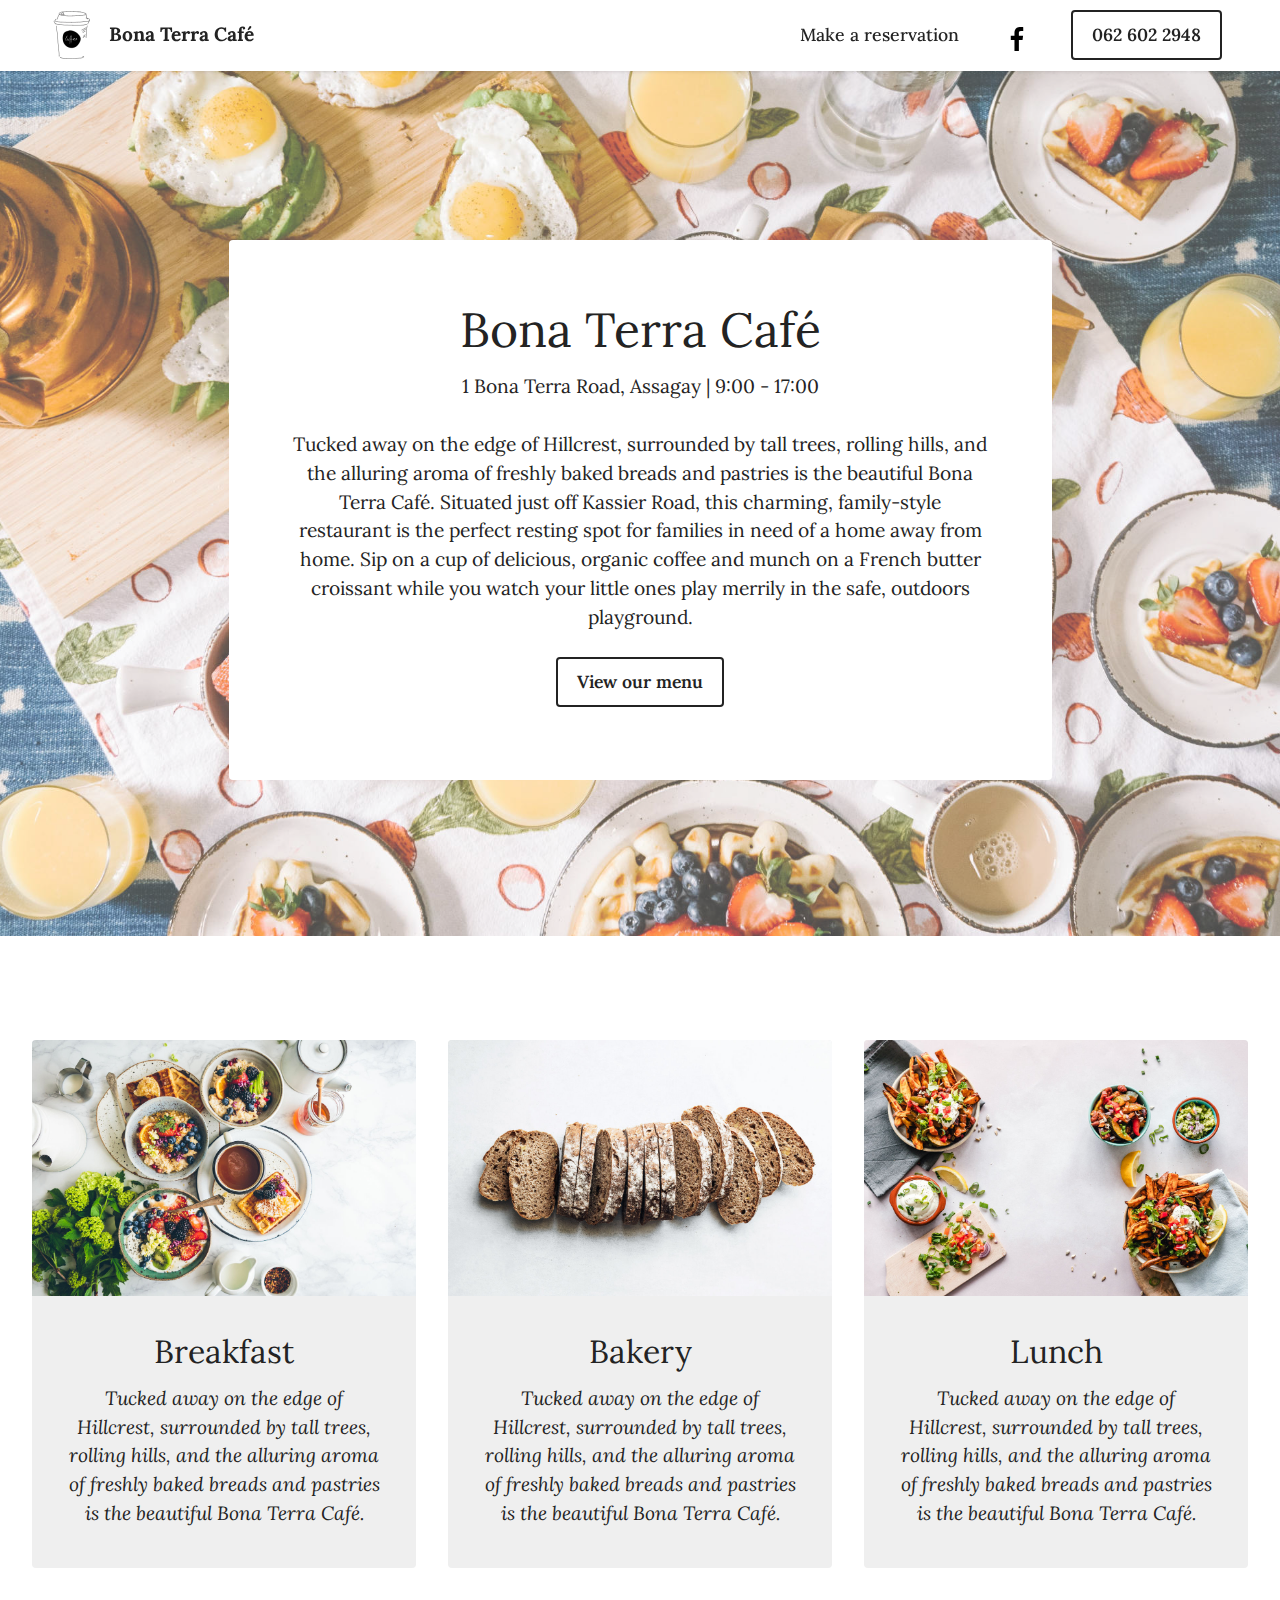
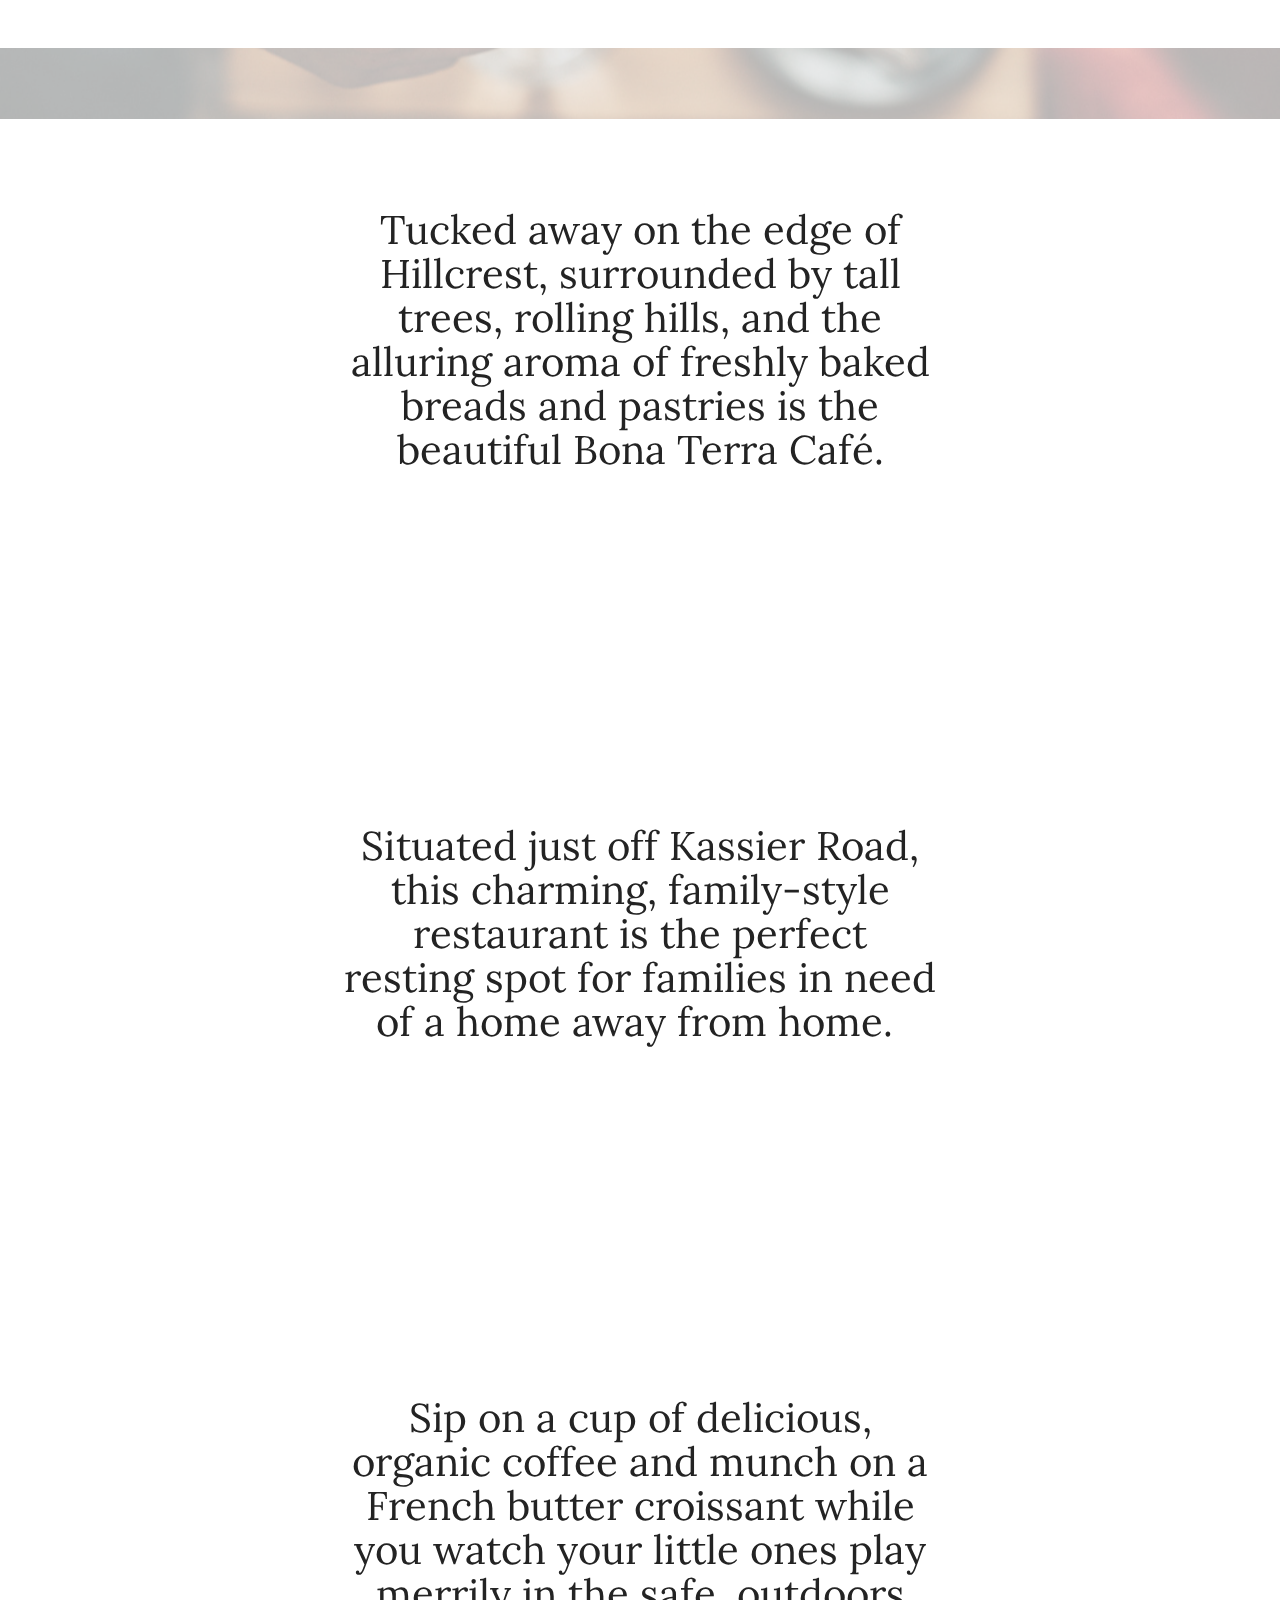
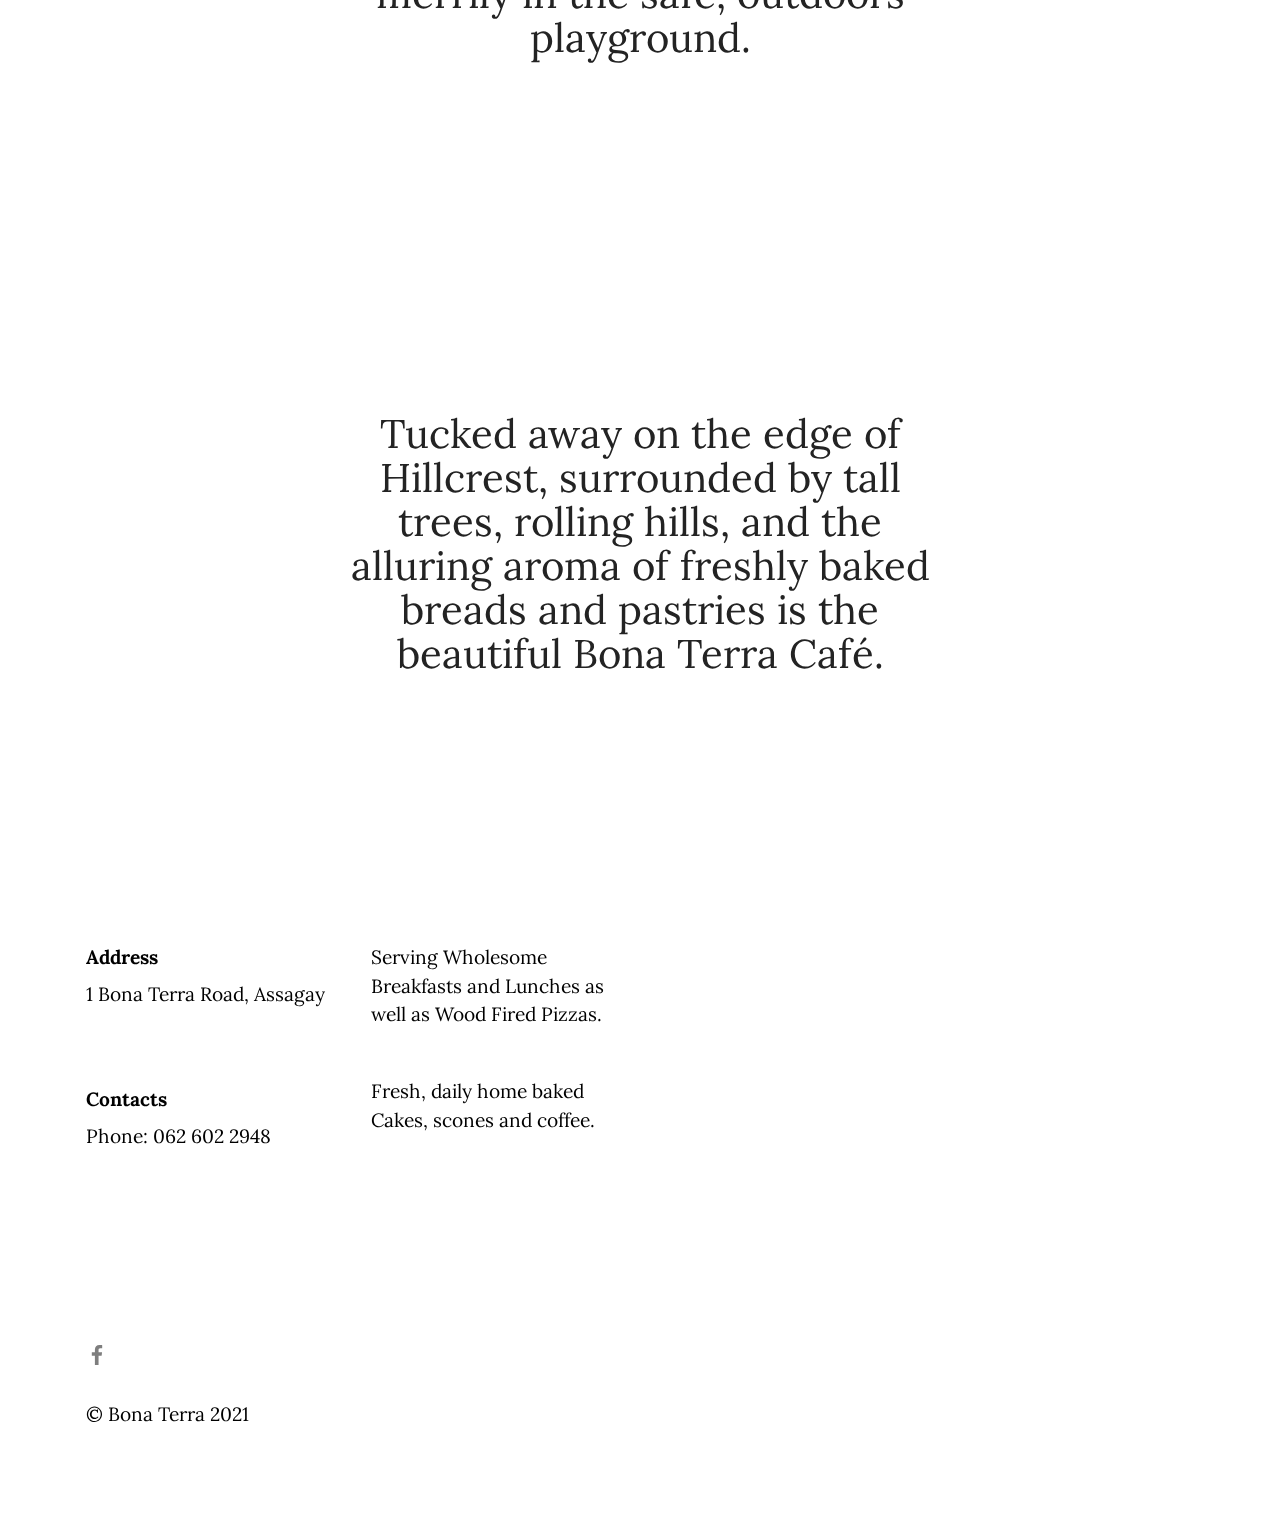
==== commit ecf334f4: "Update index.html" ====
--- a/index.html
+++ b/index.html
@@ -256,8 +256,8 @@
             </div>
         </div>
     </div>
-</section><section style="background-color: #fff; font-family: -apple-system, BlinkMacSystemFont, 'Segoe UI', 'Roboto', 'Helvetica Neue', Arial, sans-serif; color:#aaa; font-size:12px; padding: 0; align-items: center; display: flex;"><a href="https://mobirise.site/h" style="flex: 1 1; height: 3rem; padding-left: 1rem;"></a><p style="flex: 0 0 auto; margin:0; padding-right:1rem;"><a href="https://mobirise.site/t" style="color:#aaa;">Designed</a> with Mobirise html templates</p></section><script src="assets/web/assets/jquery/jquery.min.js"></script>  <script src="assets/popper/popper.min.js"></script>  <script src="assets/tether/tether.min.js"></script>  <script src="assets/bootstrap/js/bootstrap.min.js"></script>  <script src="assets/smoothscroll/smooth-scroll.js"></script>  <script src="assets/parallax/jarallax.min.js"></script>  <script src="assets/dropdown/js/nav-dropdown.js"></script>  <script src="assets/dropdown/js/navbar-dropdown.js"></script>  <script src="assets/touchswipe/jquery.touch-swipe.min.js"></script>  <script src="assets/theme/js/script.js"></script>  
+</section><section style="background-color: #fff; font-family: -apple-system, BlinkMacSystemFont, 'Segoe UI', 'Roboto', 'Helvetica Neue', Arial, sans-serif; color:#aaa; font-size:12px; padding: 0; align-items: center; display: flex;"><a href="https://mobirise.site/h" style="flex: 1 1; height: 3rem; padding-left: 1rem;"></a> </section><script src="assets/web/assets/jquery/jquery.min.js"></script>  <script src="assets/popper/popper.min.js"></script>  <script src="assets/tether/tether.min.js"></script>  <script src="assets/bootstrap/js/bootstrap.min.js"></script>  <script src="assets/smoothscroll/smooth-scroll.js"></script>  <script src="assets/parallax/jarallax.min.js"></script>  <script src="assets/dropdown/js/nav-dropdown.js"></script>  <script src="assets/dropdown/js/navbar-dropdown.js"></script>  <script src="assets/touchswipe/jquery.touch-swipe.min.js"></script>  <script src="assets/theme/js/script.js"></script>  
   
   
 </body>
-</html>+</html>
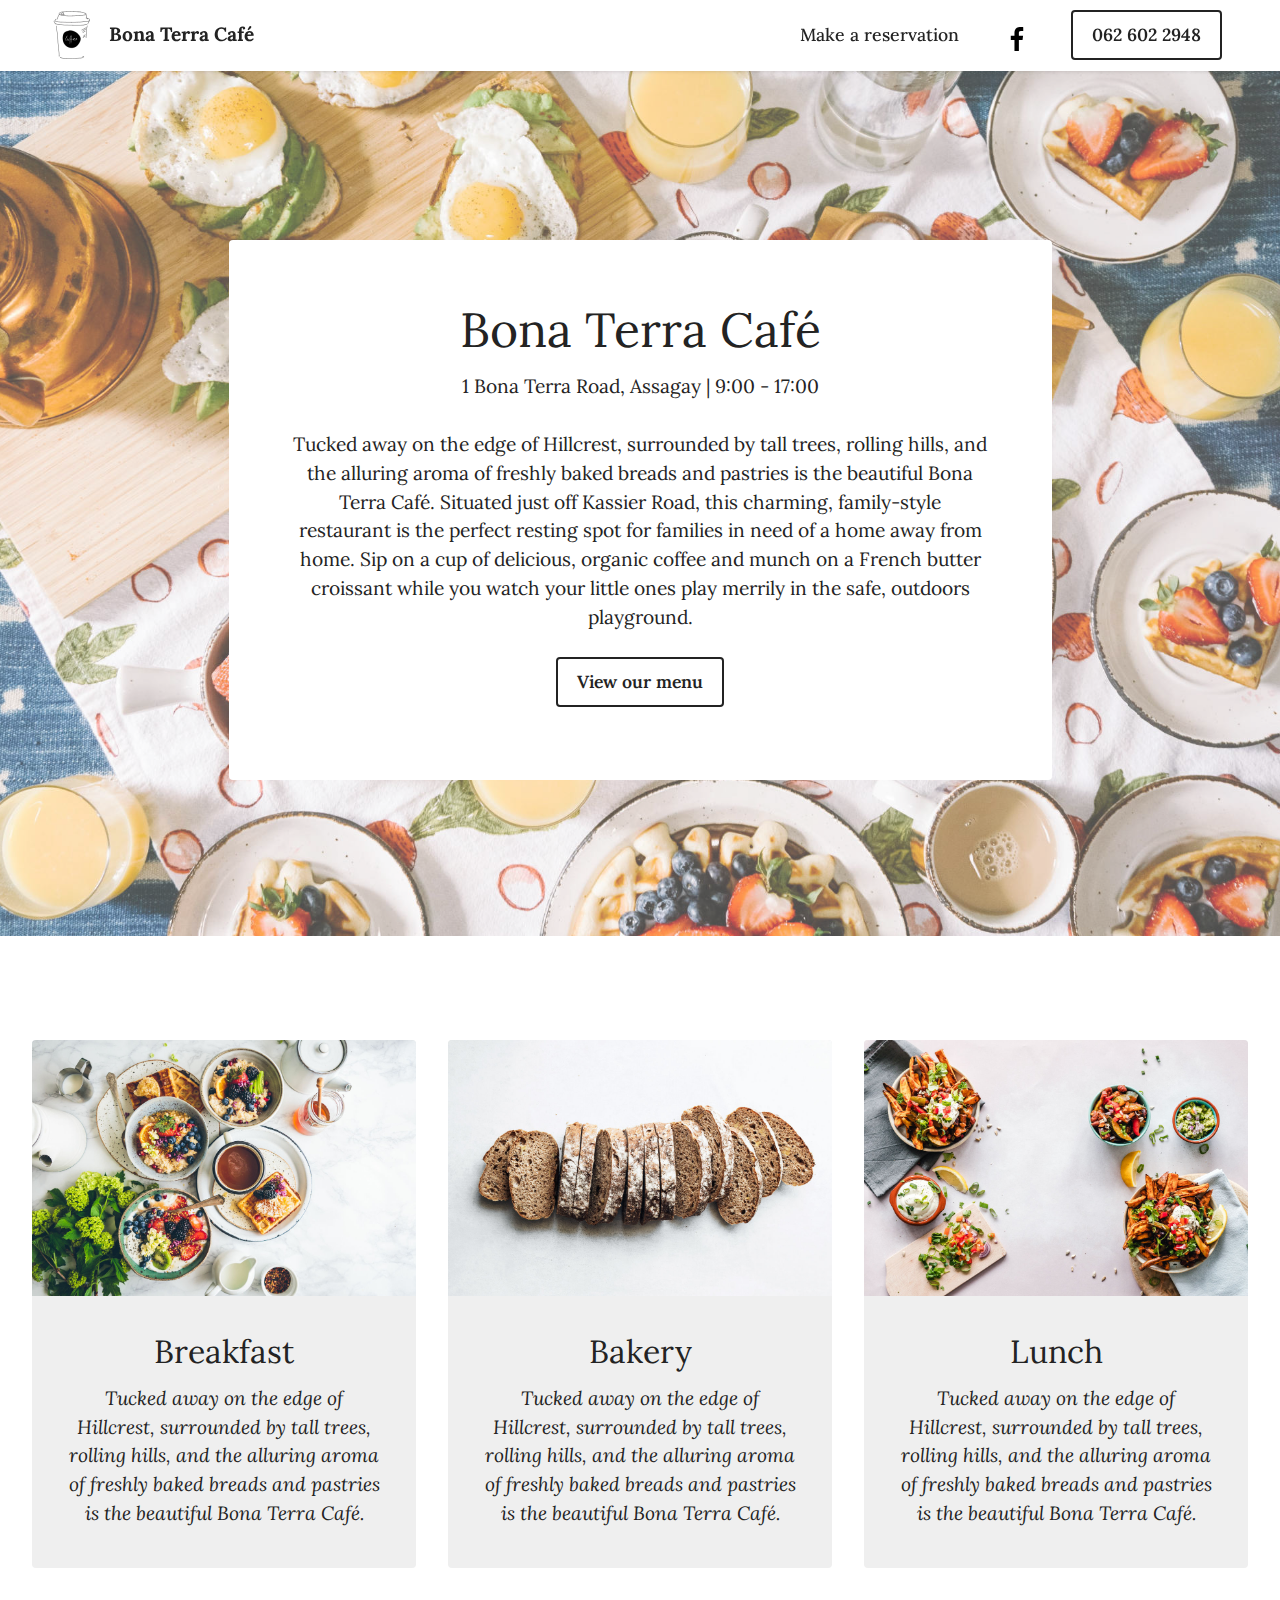
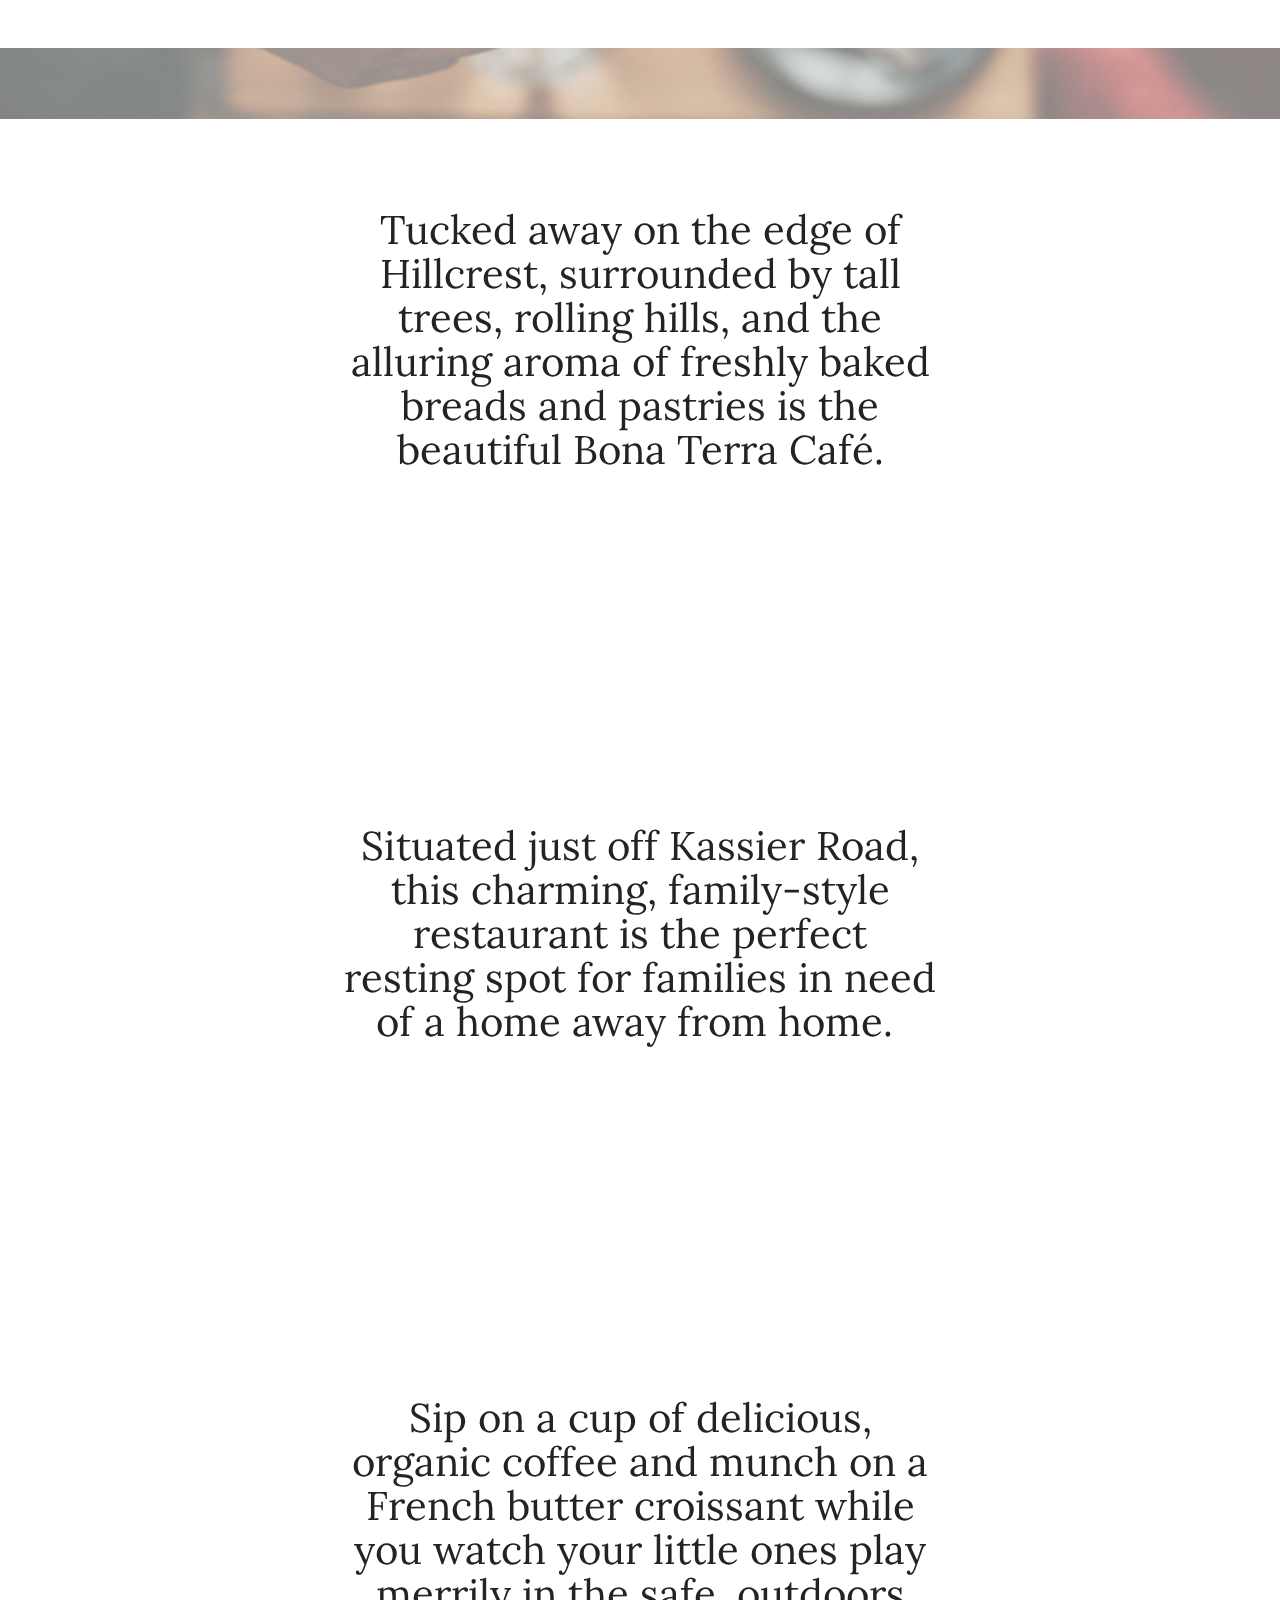
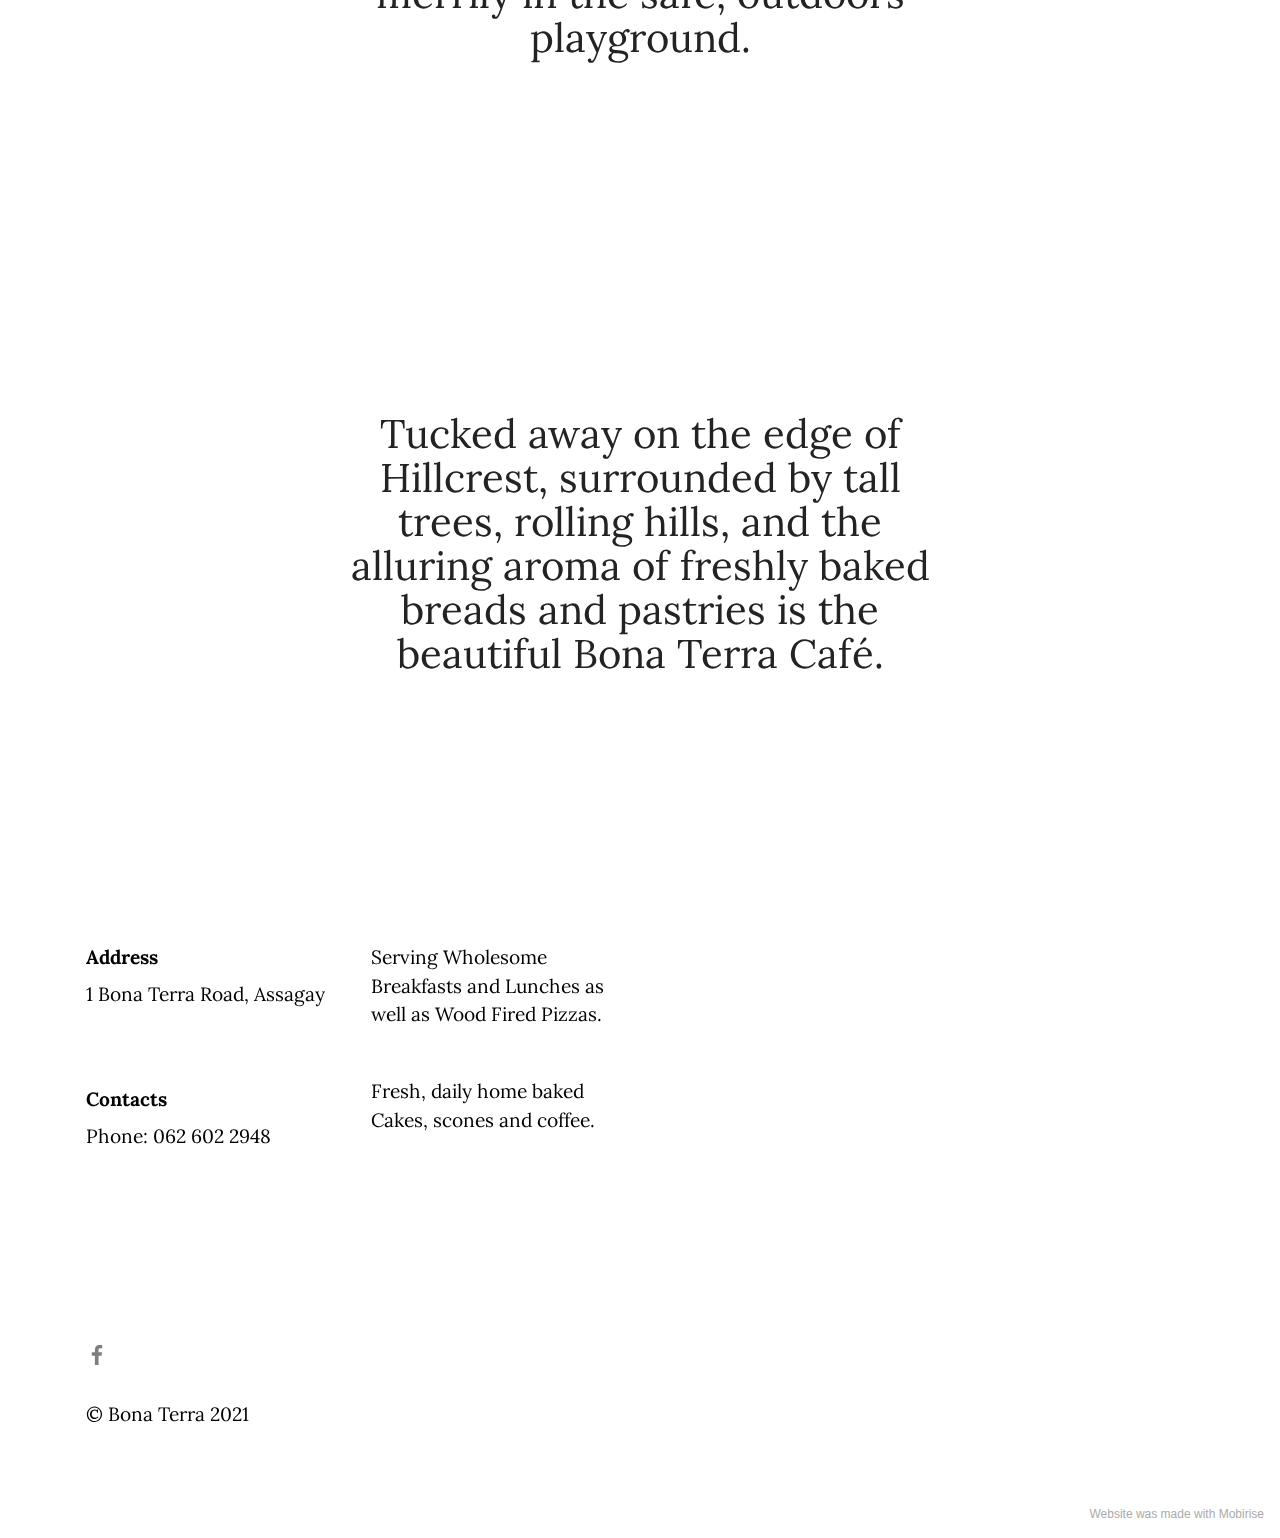
==== commit 373bc070: "create github pages" ====
--- a/index.html
+++ b/index.html
@@ -140,7 +140,7 @@
 
 <section class="content4 cid-snSVvPFKUA mbr-parallax-background" id="content4-q">
     
-    <div class="mbr-overlay" style="opacity: 0.7; background-color: rgb(255, 255, 255);">
+    <div class="mbr-overlay" style="opacity: 0.5; background-color: rgb(255, 255, 255);">
     </div>
     <div class="container-fluid">
         <div class="row justify-content-center">
@@ -155,7 +155,7 @@
 
 <section class="content4 cid-snSVvBBTJh mbr-parallax-background" id="content4-p">
     
-    <div class="mbr-overlay" style="opacity: 0.7; background-color: rgb(255, 255, 255);">
+    <div class="mbr-overlay" style="opacity: 0.5; background-color: rgb(255, 255, 255);">
     </div>
     <div class="container-fluid">
         <div class="row justify-content-center">
@@ -170,7 +170,7 @@
 
 <section class="content4 cid-snSVvjqCHC mbr-parallax-background" id="content4-o">
     
-    <div class="mbr-overlay" style="opacity: 0.7; background-color: rgb(255, 255, 255);">
+    <div class="mbr-overlay" style="opacity: 0.5; background-color: rgb(255, 255, 255);">
     </div>
     <div class="container-fluid">
         <div class="row justify-content-center">
@@ -185,7 +185,7 @@
 
 <section class="content4 cid-snSVfQCqi3 mbr-parallax-background" id="content4-n">
     
-    <div class="mbr-overlay" style="opacity: 0.7; background-color: rgb(255, 255, 255);">
+    <div class="mbr-overlay" style="opacity: 0.5; background-color: rgb(255, 255, 255);">
     </div>
     <div class="container-fluid">
         <div class="row justify-content-center">
@@ -224,7 +224,7 @@
                 <p class="mbr-text mbr-fonts-style mb-4 display-7"></p>
             </div>
             <div class="col-12 col-md-6">
-                <div class="google-map"><iframe frameborder="0" style="border:0" src="https://www.google.com/maps/embed/v1/place?key=AIzaSyCZI5F_k6S1k46ujh0SNrapM89f7mJxd30&amp;q=1 Bona Terra Road, Assagay" allowfullscreen=""></iframe></div>
+                <div class="google-map"><iframe frameborder="0" style="border:0" src="https://www.google.com/maps/embed/v1/place?key=AIzaSyDk89J4FSunMF33ruMVWJaJht_Ro0kvoXs&amp;q=1 Bona Terra Road, Assagay" allowfullscreen=""></iframe></div>
             </div>
             <div class="col-md-6">
                 <div class="social-list align-left">
@@ -256,8 +256,8 @@
             </div>
         </div>
     </div>
-</section><section style="background-color: #fff; font-family: -apple-system, BlinkMacSystemFont, 'Segoe UI', 'Roboto', 'Helvetica Neue', Arial, sans-serif; color:#aaa; font-size:12px; padding: 0; align-items: center; display: flex;"><a href="https://mobirise.site/h" style="flex: 1 1; height: 3rem; padding-left: 1rem;"></a> </section><script src="assets/web/assets/jquery/jquery.min.js"></script>  <script src="assets/popper/popper.min.js"></script>  <script src="assets/tether/tether.min.js"></script>  <script src="assets/bootstrap/js/bootstrap.min.js"></script>  <script src="assets/smoothscroll/smooth-scroll.js"></script>  <script src="assets/parallax/jarallax.min.js"></script>  <script src="assets/dropdown/js/nav-dropdown.js"></script>  <script src="assets/dropdown/js/navbar-dropdown.js"></script>  <script src="assets/touchswipe/jquery.touch-swipe.min.js"></script>  <script src="assets/theme/js/script.js"></script>  
+</section><section style="background-color: #fff; font-family: -apple-system, BlinkMacSystemFont, 'Segoe UI', 'Roboto', 'Helvetica Neue', Arial, sans-serif; color:#aaa; font-size:12px; padding: 0; align-items: center; display: flex;"><a href="https://mobirise.site/b" style="flex: 1 1; height: 3rem; padding-left: 1rem;"></a><p style="flex: 0 0 auto; margin:0; padding-right:1rem;">Website was <a href="https://mobirise.site/g" style="color:#aaa;">made</a> with Mobirise</p></section><script src="assets/web/assets/jquery/jquery.min.js"></script>  <script src="assets/popper/popper.min.js"></script>  <script src="assets/tether/tether.min.js"></script>  <script src="assets/bootstrap/js/bootstrap.min.js"></script>  <script src="assets/smoothscroll/smooth-scroll.js"></script>  <script src="assets/parallax/jarallax.min.js"></script>  <script src="assets/dropdown/js/nav-dropdown.js"></script>  <script src="assets/dropdown/js/navbar-dropdown.js"></script>  <script src="assets/touchswipe/jquery.touch-swipe.min.js"></script>  <script src="assets/theme/js/script.js"></script>  
   
   
 </body>
-</html>
+</html>--- a/assets/mobirise/css/mbr-additional.css
+++ b/assets/mobirise/css/mbr-additional.css
@@ -99,7 +99,7 @@
   border-radius: 4px;
 }
 .bg-primary {
-  background-color: #65c6d4 !important;
+  background-color: #000000 !important;
 }
 .bg-success {
   background-color: #40b0bf !important;
@@ -115,8 +115,8 @@
 }
 .btn-primary,
 .btn-primary:active {
-  background-color: #65c6d4 !important;
-  border-color: #65c6d4 !important;
+  background-color: #000000 !important;
+  border-color: #000000 !important;
   color: #ffffff !important;
   box-shadow: 0 2px 2px 0 rgba(0, 0, 0, 0.2);
 }
@@ -125,15 +125,15 @@
 .btn-primary.focus,
 .btn-primary.active {
   color: #ffffff !important;
-  background-color: #31a1b1 !important;
-  border-color: #31a1b1 !important;
+  background-color: #000000 !important;
+  border-color: #000000 !important;
   box-shadow: 0 2px 5px 0 rgba(0, 0, 0, 0.2);
 }
 .btn-primary.disabled,
 .btn-primary:disabled {
   color: #ffffff !important;
-  background-color: #31a1b1 !important;
-  border-color: #31a1b1 !important;
+  background-color: #000000 !important;
+  border-color: #000000 !important;
 }
 .btn-secondary,
 .btn-secondary:active {
@@ -292,23 +292,23 @@
 .btn-primary-outline,
 .btn-primary-outline:active {
   background-color: transparent !important;
-  border-color: #65c6d4;
-  color: #65c6d4;
+  border-color: #000000;
+  color: #000000;
 }
 .btn-primary-outline:hover,
 .btn-primary-outline:focus,
 .btn-primary-outline.focus,
 .btn-primary-outline.active {
-  color: #31a1b1 !important;
+  color: #000000 !important;
   background-color: transparent!important;
-  border-color: #31a1b1 !important;
+  border-color: #000000 !important;
   box-shadow: none!important;
 }
 .btn-primary-outline.disabled,
 .btn-primary-outline:disabled {
   color: #ffffff !important;
-  background-color: #65c6d4 !important;
-  border-color: #65c6d4 !important;
+  background-color: #000000 !important;
+  border-color: #000000 !important;
 }
 .btn-secondary-outline,
 .btn-secondary-outline:active {
@@ -458,7 +458,7 @@
   border-color: #fafafa !important;
 }
 .text-primary {
-  color: #65c6d4 !important;
+  color: #000000 !important;
 }
 .text-secondary {
   color: #ff6666 !important;
@@ -484,7 +484,7 @@
 a.text-primary:hover,
 a.text-primary:focus,
 a.text-primary.active {
-  color: #2e96a5 !important;
+  color: #000000 !important;
 }
 a.text-secondary:hover,
 a.text-secondary:focus,
@@ -530,7 +530,7 @@
   background-position: 0 1.2em;
 }
 .nav-tabs .nav-link.active {
-  color: #65c6d4;
+  color: #000000;
 }
 .nav-tabs .nav-link:not(.active) {
   color: #232323;
@@ -548,8 +548,8 @@
   background-color: #ff9966;
 }
 .mbr-gallery-filter li.active .btn {
-  background-color: #65c6d4;
-  border-color: #65c6d4;
+  background-color: #000000;
+  border-color: #000000;
   color: #ffffff;
 }
 .mbr-gallery-filter li.active .btn:focus {
@@ -557,11 +557,11 @@
 }
 a,
 a:hover {
-  color: #65c6d4;
+  color: #000000;
 }
 .mbr-plan-header.bg-primary .mbr-plan-subtitle,
 .mbr-plan-header.bg-primary .mbr-plan-price-desc {
-  color: #ffffff;
+  color: #b3b3b3;
 }
 .mbr-plan-header.bg-success .mbr-plan-subtitle,
 .mbr-plan-header.bg-success .mbr-plan-price-desc {
@@ -595,7 +595,7 @@
 .form-control:hover,
 .form-control:focus {
   box-shadow: rgba(0, 0, 0, 0.07) 0px 1px 1px 0px, rgba(0, 0, 0, 0.07) 0px 1px 3px 0px, rgba(0, 0, 0, 0.03) 0px 0px 0px 1px;
-  border-color: #65c6d4 !important;
+  border-color: #000000 !important;
 }
 .form-control:-webkit-input-placeholder {
   font-family: 'Lora', serif;
@@ -607,19 +607,19 @@
   font-size: 1.375rem;
 }
 blockquote {
-  border-color: #65c6d4;
+  border-color: #000000;
 }
 /* Forms */
 .jq-selectbox li:hover,
 .jq-selectbox li.selected {
-  background-color: #65c6d4;
+  background-color: #000000;
   color: #ffffff;
 }
 .jq-number__spin {
   transition: 0.25s ease;
 }
 .jq-number__spin:hover {
-  border-color: #65c6d4;
+  border-color: #000000;
 }
 .jq-selectbox .jq-selectbox__trigger-arrow,
 .jq-number__spin.minus:after,
@@ -631,14 +631,14 @@
 .jq-selectbox:hover .jq-selectbox__trigger-arrow,
 .jq-number__spin.minus:hover:after,
 .jq-number__spin.plus:hover:after {
-  border-top-color: #65c6d4;
-  border-bottom-color: #65c6d4;
+  border-top-color: #000000;
+  border-bottom-color: #000000;
 }
 .xdsoft_datetimepicker .xdsoft_calendar td.xdsoft_default,
 .xdsoft_datetimepicker .xdsoft_calendar td.xdsoft_current,
 .xdsoft_datetimepicker .xdsoft_timepicker .xdsoft_time_box > div > div.xdsoft_current {
-  color: #000000 !important;
-  background-color: #65c6d4 !important;
+  color: #ffffff !important;
+  background-color: #000000 !important;
   box-shadow: none !important;
 }
 .xdsoft_datetimepicker .xdsoft_calendar td:hover,
@@ -669,7 +669,7 @@
   top: 50%;
   left: 50%;
   transform: translateX(-50%) translateY(-50%);
-  background-image: url("data:image/svg+xml;charset=UTF-8,%3csvg width='32' height='32' viewBox='0 0 64 64' xmlns='http://www.w3.org/2000/svg' stroke='%2365c6d4' %3e%3cg fill='none' fill-rule='evenodd'%3e%3cg transform='translate(16 16)' stroke-width='2'%3e%3ccircle stroke-opacity='.5' cx='16' cy='16' r='16'/%3e%3cpath d='M32 16c0-9.94-8.06-16-16-16'%3e%3canimateTransform attributeName='transform' type='rotate' from='0 16 16' to='360 16 16' dur='1s' repeatCount='indefinite'/%3e%3c/path%3e%3c/g%3e%3c/g%3e%3c/svg%3e");
+  background-image: url("data:image/svg+xml;charset=UTF-8,%3csvg width='32' height='32' viewBox='0 0 64 64' xmlns='http://www.w3.org/2000/svg' stroke='%23000000' %3e%3cg fill='none' fill-rule='evenodd'%3e%3cg transform='translate(16 16)' stroke-width='2'%3e%3ccircle stroke-opacity='.5' cx='16' cy='16' r='16'/%3e%3cpath d='M32 16c0-9.94-8.06-16-16-16'%3e%3canimateTransform attributeName='transform' type='rotate' from='0 16 16' to='360 16 16' dur='1s' repeatCount='indefinite'/%3e%3c/path%3e%3c/g%3e%3c/g%3e%3c/svg%3e");
 }
 section.lazy-placeholder:after {
   opacity: 0.5;
@@ -914,7 +914,7 @@
 }
 .cid-snQ2kiw4IT .dropdown-item:hover,
 .cid-snQ2kiw4IT .dropdown-item:focus {
-  background: #65c6d4 !important;
+  background: #000000 !important;
   color: white !important;
 }
 .cid-snQ2kiw4IT .dropdown-item:first-child {
@@ -1389,7 +1389,7 @@
 }
 .cid-snQ2kiw4IT .dropdown-item:hover,
 .cid-snQ2kiw4IT .dropdown-item:focus {
-  background: #65c6d4 !important;
+  background: #000000 !important;
   color: white !important;
 }
 .cid-snQ2kiw4IT .dropdown-item:first-child {
--- a/assets/mobirise/css/mbr-additional.css
+++ b/assets/mobirise/css/mbr-additional.css
@@ -99,7 +99,7 @@
   border-radius: 4px;
 }
 .bg-primary {
-  background-color: #65c6d4 !important;
+  background-color: #000000 !important;
 }
 .bg-success {
   background-color: #40b0bf !important;
@@ -115,8 +115,8 @@
 }
 .btn-primary,
 .btn-primary:active {
-  background-color: #65c6d4 !important;
-  border-color: #65c6d4 !important;
+  background-color: #000000 !important;
+  border-color: #000000 !important;
   color: #ffffff !important;
   box-shadow: 0 2px 2px 0 rgba(0, 0, 0, 0.2);
 }
@@ -125,15 +125,15 @@
 .btn-primary.focus,
 .btn-primary.active {
   color: #ffffff !important;
-  background-color: #31a1b1 !important;
-  border-color: #31a1b1 !important;
+  background-color: #000000 !important;
+  border-color: #000000 !important;
   box-shadow: 0 2px 5px 0 rgba(0, 0, 0, 0.2);
 }
 .btn-primary.disabled,
 .btn-primary:disabled {
   color: #ffffff !important;
-  background-color: #31a1b1 !important;
-  border-color: #31a1b1 !important;
+  background-color: #000000 !important;
+  border-color: #000000 !important;
 }
 .btn-secondary,
 .btn-secondary:active {
@@ -292,23 +292,23 @@
 .btn-primary-outline,
 .btn-primary-outline:active {
   background-color: transparent !important;
-  border-color: #65c6d4;
-  color: #65c6d4;
+  border-color: #000000;
+  color: #000000;
 }
 .btn-primary-outline:hover,
 .btn-primary-outline:focus,
 .btn-primary-outline.focus,
 .btn-primary-outline.active {
-  color: #31a1b1 !important;
+  color: #000000 !important;
   background-color: transparent!important;
-  border-color: #31a1b1 !important;
+  border-color: #000000 !important;
   box-shadow: none!important;
 }
 .btn-primary-outline.disabled,
 .btn-primary-outline:disabled {
   color: #ffffff !important;
-  background-color: #65c6d4 !important;
-  border-color: #65c6d4 !important;
+  background-color: #000000 !important;
+  border-color: #000000 !important;
 }
 .btn-secondary-outline,
 .btn-secondary-outline:active {
@@ -458,7 +458,7 @@
   border-color: #fafafa !important;
 }
 .text-primary {
-  color: #65c6d4 !important;
+  color: #000000 !important;
 }
 .text-secondary {
   color: #ff6666 !important;
@@ -484,7 +484,7 @@
 a.text-primary:hover,
 a.text-primary:focus,
 a.text-primary.active {
-  color: #2e96a5 !important;
+  color: #000000 !important;
 }
 a.text-secondary:hover,
 a.text-secondary:focus,
@@ -530,7 +530,7 @@
   background-position: 0 1.2em;
 }
 .nav-tabs .nav-link.active {
-  color: #65c6d4;
+  color: #000000;
 }
 .nav-tabs .nav-link:not(.active) {
   color: #232323;
@@ -548,8 +548,8 @@
   background-color: #ff9966;
 }
 .mbr-gallery-filter li.active .btn {
-  background-color: #65c6d4;
-  border-color: #65c6d4;
+  background-color: #000000;
+  border-color: #000000;
   color: #ffffff;
 }
 .mbr-gallery-filter li.active .btn:focus {
@@ -557,11 +557,11 @@
 }
 a,
 a:hover {
-  color: #65c6d4;
+  color: #000000;
 }
 .mbr-plan-header.bg-primary .mbr-plan-subtitle,
 .mbr-plan-header.bg-primary .mbr-plan-price-desc {
-  color: #ffffff;
+  color: #b3b3b3;
 }
 .mbr-plan-header.bg-success .mbr-plan-subtitle,
 .mbr-plan-header.bg-success .mbr-plan-price-desc {
@@ -595,7 +595,7 @@
 .form-control:hover,
 .form-control:focus {
   box-shadow: rgba(0, 0, 0, 0.07) 0px 1px 1px 0px, rgba(0, 0, 0, 0.07) 0px 1px 3px 0px, rgba(0, 0, 0, 0.03) 0px 0px 0px 1px;
-  border-color: #65c6d4 !important;
+  border-color: #000000 !important;
 }
 .form-control:-webkit-input-placeholder {
   font-family: 'Lora', serif;
@@ -607,19 +607,19 @@
   font-size: 1.375rem;
 }
 blockquote {
-  border-color: #65c6d4;
+  border-color: #000000;
 }
 /* Forms */
 .jq-selectbox li:hover,
 .jq-selectbox li.selected {
-  background-color: #65c6d4;
+  background-color: #000000;
   color: #ffffff;
 }
 .jq-number__spin {
   transition: 0.25s ease;
 }
 .jq-number__spin:hover {
-  border-color: #65c6d4;
+  border-color: #000000;
 }
 .jq-selectbox .jq-selectbox__trigger-arrow,
 .jq-number__spin.minus:after,
@@ -631,14 +631,14 @@
 .jq-selectbox:hover .jq-selectbox__trigger-arrow,
 .jq-number__spin.minus:hover:after,
 .jq-number__spin.plus:hover:after {
-  border-top-color: #65c6d4;
-  border-bottom-color: #65c6d4;
+  border-top-color: #000000;
+  border-bottom-color: #000000;
 }
 .xdsoft_datetimepicker .xdsoft_calendar td.xdsoft_default,
 .xdsoft_datetimepicker .xdsoft_calendar td.xdsoft_current,
 .xdsoft_datetimepicker .xdsoft_timepicker .xdsoft_time_box > div > div.xdsoft_current {
-  color: #000000 !important;
-  background-color: #65c6d4 !important;
+  color: #ffffff !important;
+  background-color: #000000 !important;
   box-shadow: none !important;
 }
 .xdsoft_datetimepicker .xdsoft_calendar td:hover,
@@ -669,7 +669,7 @@
   top: 50%;
   left: 50%;
   transform: translateX(-50%) translateY(-50%);
-  background-image: url("data:image/svg+xml;charset=UTF-8,%3csvg width='32' height='32' viewBox='0 0 64 64' xmlns='http://www.w3.org/2000/svg' stroke='%2365c6d4' %3e%3cg fill='none' fill-rule='evenodd'%3e%3cg transform='translate(16 16)' stroke-width='2'%3e%3ccircle stroke-opacity='.5' cx='16' cy='16' r='16'/%3e%3cpath d='M32 16c0-9.94-8.06-16-16-16'%3e%3canimateTransform attributeName='transform' type='rotate' from='0 16 16' to='360 16 16' dur='1s' repeatCount='indefinite'/%3e%3c/path%3e%3c/g%3e%3c/g%3e%3c/svg%3e");
+  background-image: url("data:image/svg+xml;charset=UTF-8,%3csvg width='32' height='32' viewBox='0 0 64 64' xmlns='http://www.w3.org/2000/svg' stroke='%23000000' %3e%3cg fill='none' fill-rule='evenodd'%3e%3cg transform='translate(16 16)' stroke-width='2'%3e%3ccircle stroke-opacity='.5' cx='16' cy='16' r='16'/%3e%3cpath d='M32 16c0-9.94-8.06-16-16-16'%3e%3canimateTransform attributeName='transform' type='rotate' from='0 16 16' to='360 16 16' dur='1s' repeatCount='indefinite'/%3e%3c/path%3e%3c/g%3e%3c/g%3e%3c/svg%3e");
 }
 section.lazy-placeholder:after {
   opacity: 0.5;
@@ -914,7 +914,7 @@
 }
 .cid-snQ2kiw4IT .dropdown-item:hover,
 .cid-snQ2kiw4IT .dropdown-item:focus {
-  background: #65c6d4 !important;
+  background: #000000 !important;
   color: white !important;
 }
 .cid-snQ2kiw4IT .dropdown-item:first-child {
@@ -1389,7 +1389,7 @@
 }
 .cid-snQ2kiw4IT .dropdown-item:hover,
 .cid-snQ2kiw4IT .dropdown-item:focus {
-  background: #65c6d4 !important;
+  background: #000000 !important;
   color: white !important;
 }
 .cid-snQ2kiw4IT .dropdown-item:first-child {
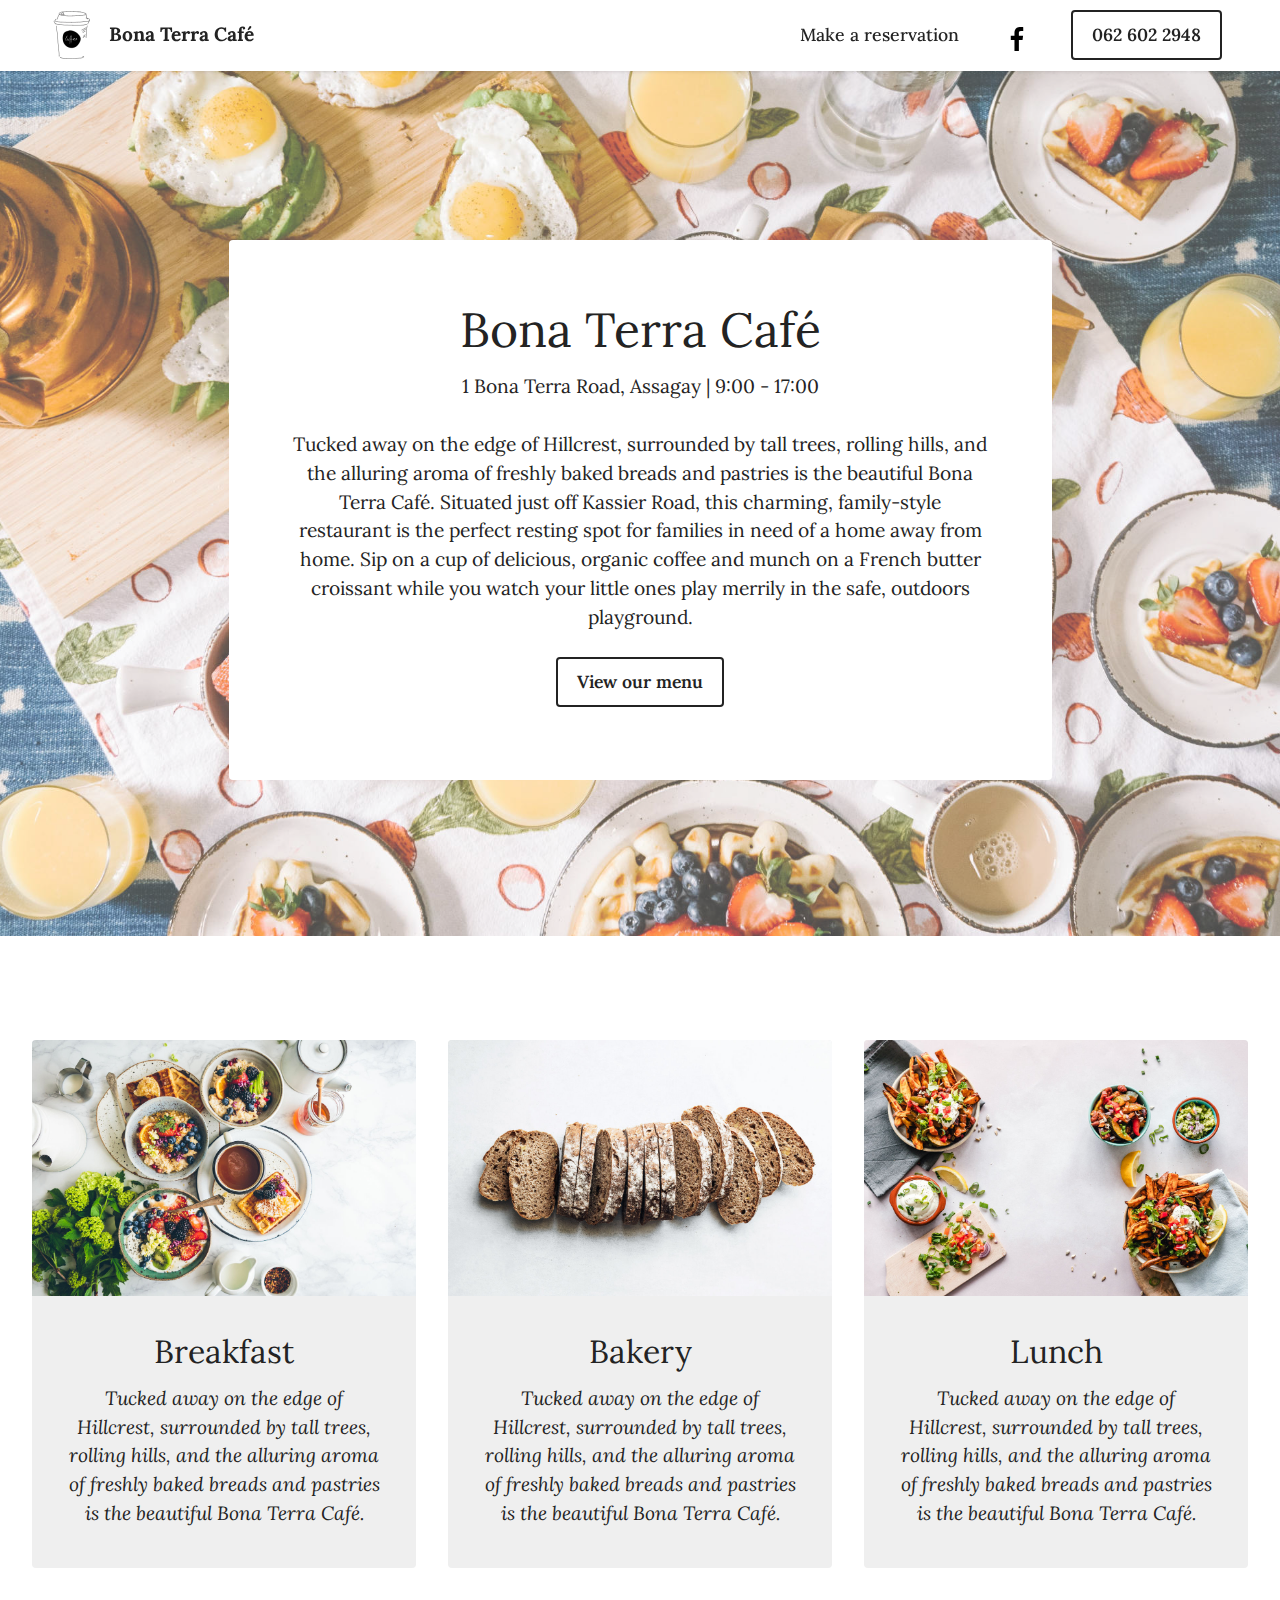
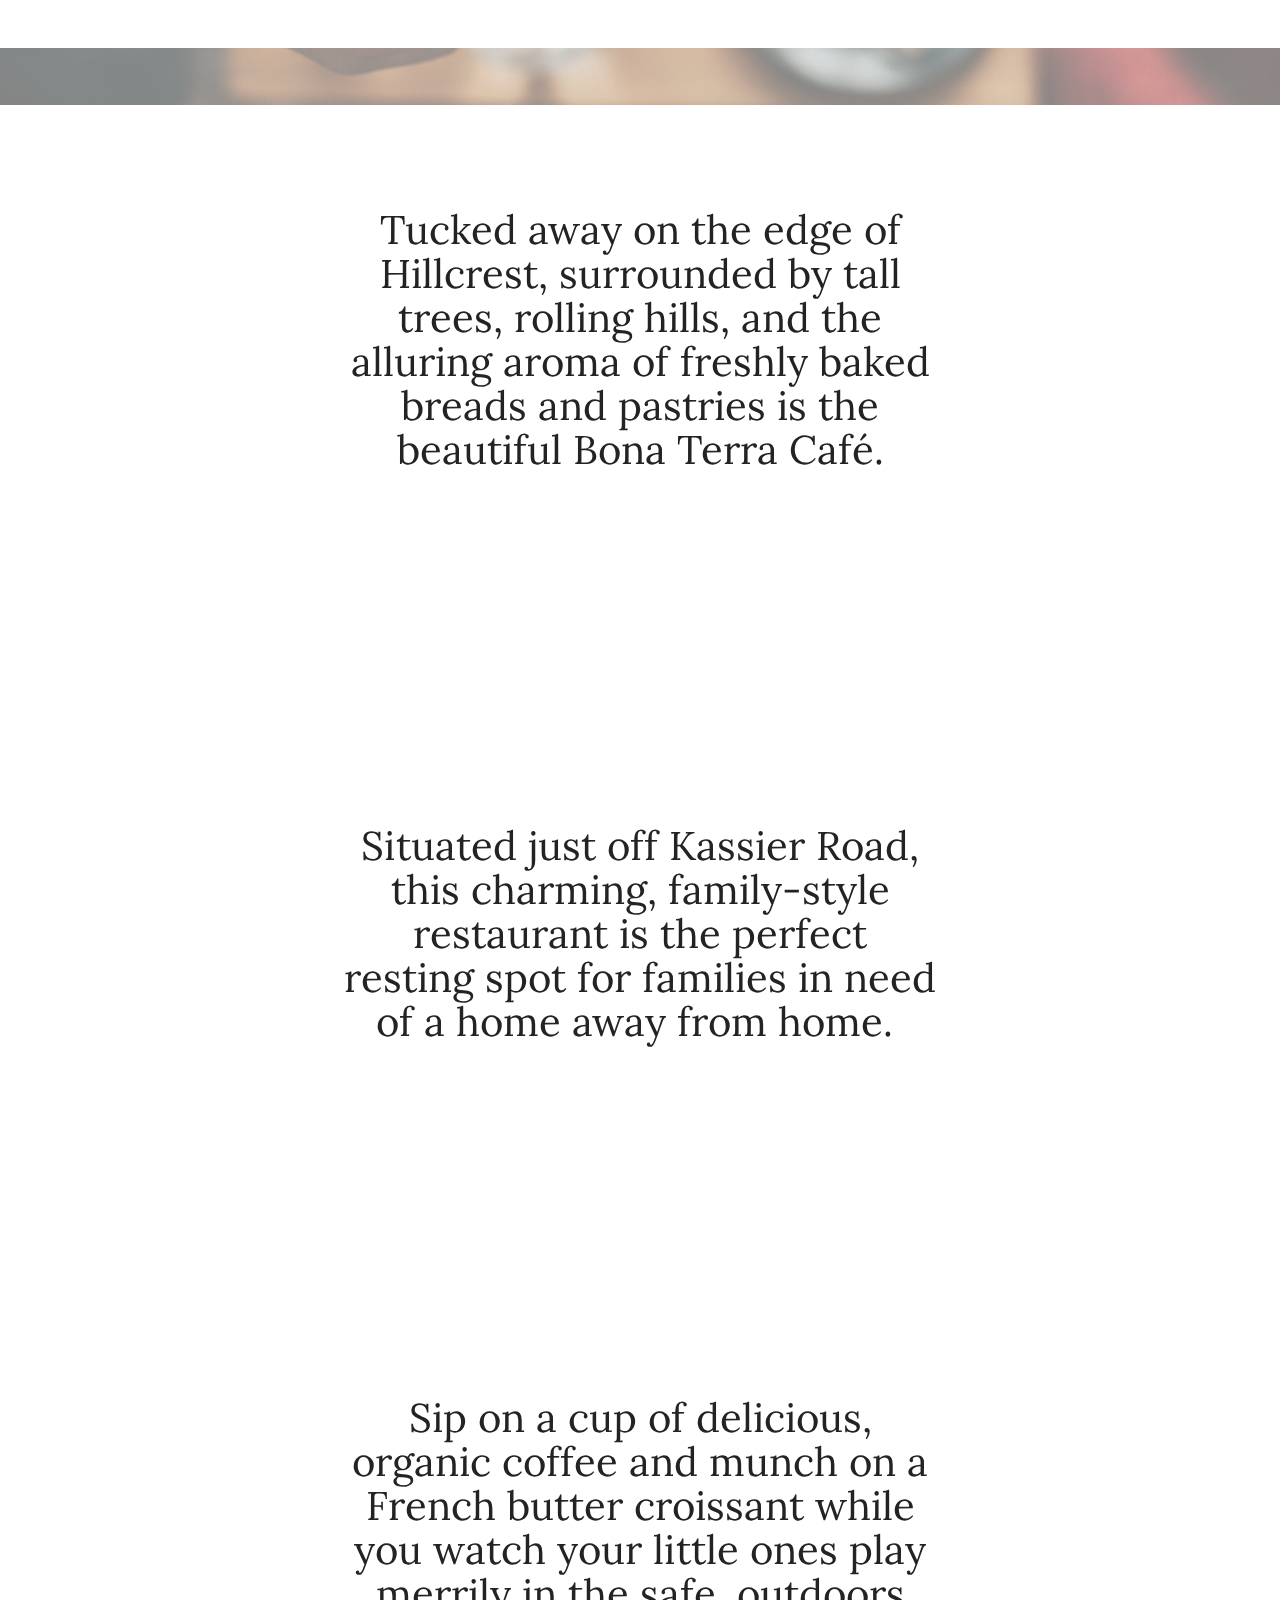
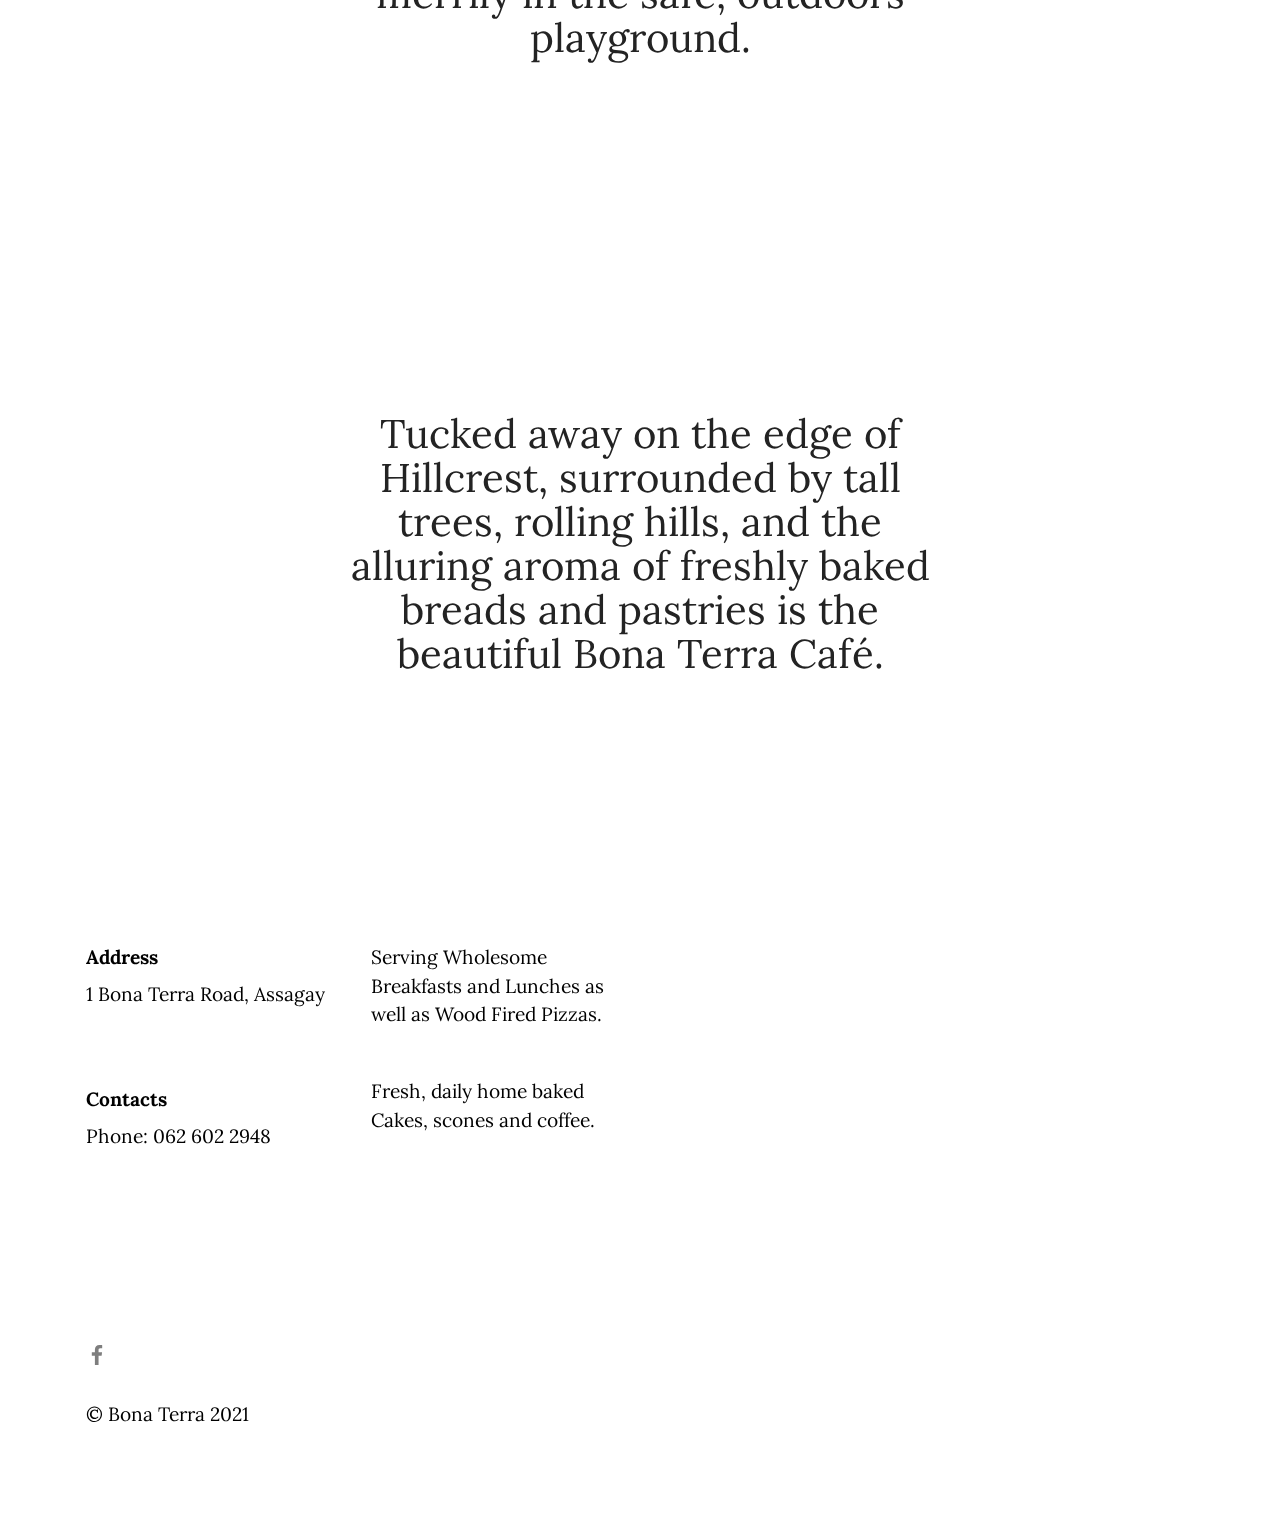
==== commit 1e0293eb: "Update index.html" ====
--- a/index.html
+++ b/index.html
@@ -256,8 +256,8 @@
             </div>
         </div>
     </div>
-</section><section style="background-color: #fff; font-family: -apple-system, BlinkMacSystemFont, 'Segoe UI', 'Roboto', 'Helvetica Neue', Arial, sans-serif; color:#aaa; font-size:12px; padding: 0; align-items: center; display: flex;"><a href="https://mobirise.site/b" style="flex: 1 1; height: 3rem; padding-left: 1rem;"></a><p style="flex: 0 0 auto; margin:0; padding-right:1rem;">Website was <a href="https://mobirise.site/g" style="color:#aaa;">made</a> with Mobirise</p></section><script src="assets/web/assets/jquery/jquery.min.js"></script>  <script src="assets/popper/popper.min.js"></script>  <script src="assets/tether/tether.min.js"></script>  <script src="assets/bootstrap/js/bootstrap.min.js"></script>  <script src="assets/smoothscroll/smooth-scroll.js"></script>  <script src="assets/parallax/jarallax.min.js"></script>  <script src="assets/dropdown/js/nav-dropdown.js"></script>  <script src="assets/dropdown/js/navbar-dropdown.js"></script>  <script src="assets/touchswipe/jquery.touch-swipe.min.js"></script>  <script src="assets/theme/js/script.js"></script>  
+</section><section style="background-color: #fff; font-family: -apple-system, BlinkMacSystemFont, 'Segoe UI', 'Roboto', 'Helvetica Neue', Arial, sans-serif; color:#aaa; font-size:12px; padding: 0; align-items: center; display: flex;"><a href="https://mobirise.site/b" style="flex: 1 1; height: 3rem; padding-left: 1rem;"></a></section><script src="assets/web/assets/jquery/jquery.min.js"></script>  <script src="assets/popper/popper.min.js"></script>  <script src="assets/tether/tether.min.js"></script>  <script src="assets/bootstrap/js/bootstrap.min.js"></script>  <script src="assets/smoothscroll/smooth-scroll.js"></script>  <script src="assets/parallax/jarallax.min.js"></script>  <script src="assets/dropdown/js/nav-dropdown.js"></script>  <script src="assets/dropdown/js/navbar-dropdown.js"></script>  <script src="assets/touchswipe/jquery.touch-swipe.min.js"></script>  <script src="assets/theme/js/script.js"></script>  
   
   
 </body>
-</html>+</html>
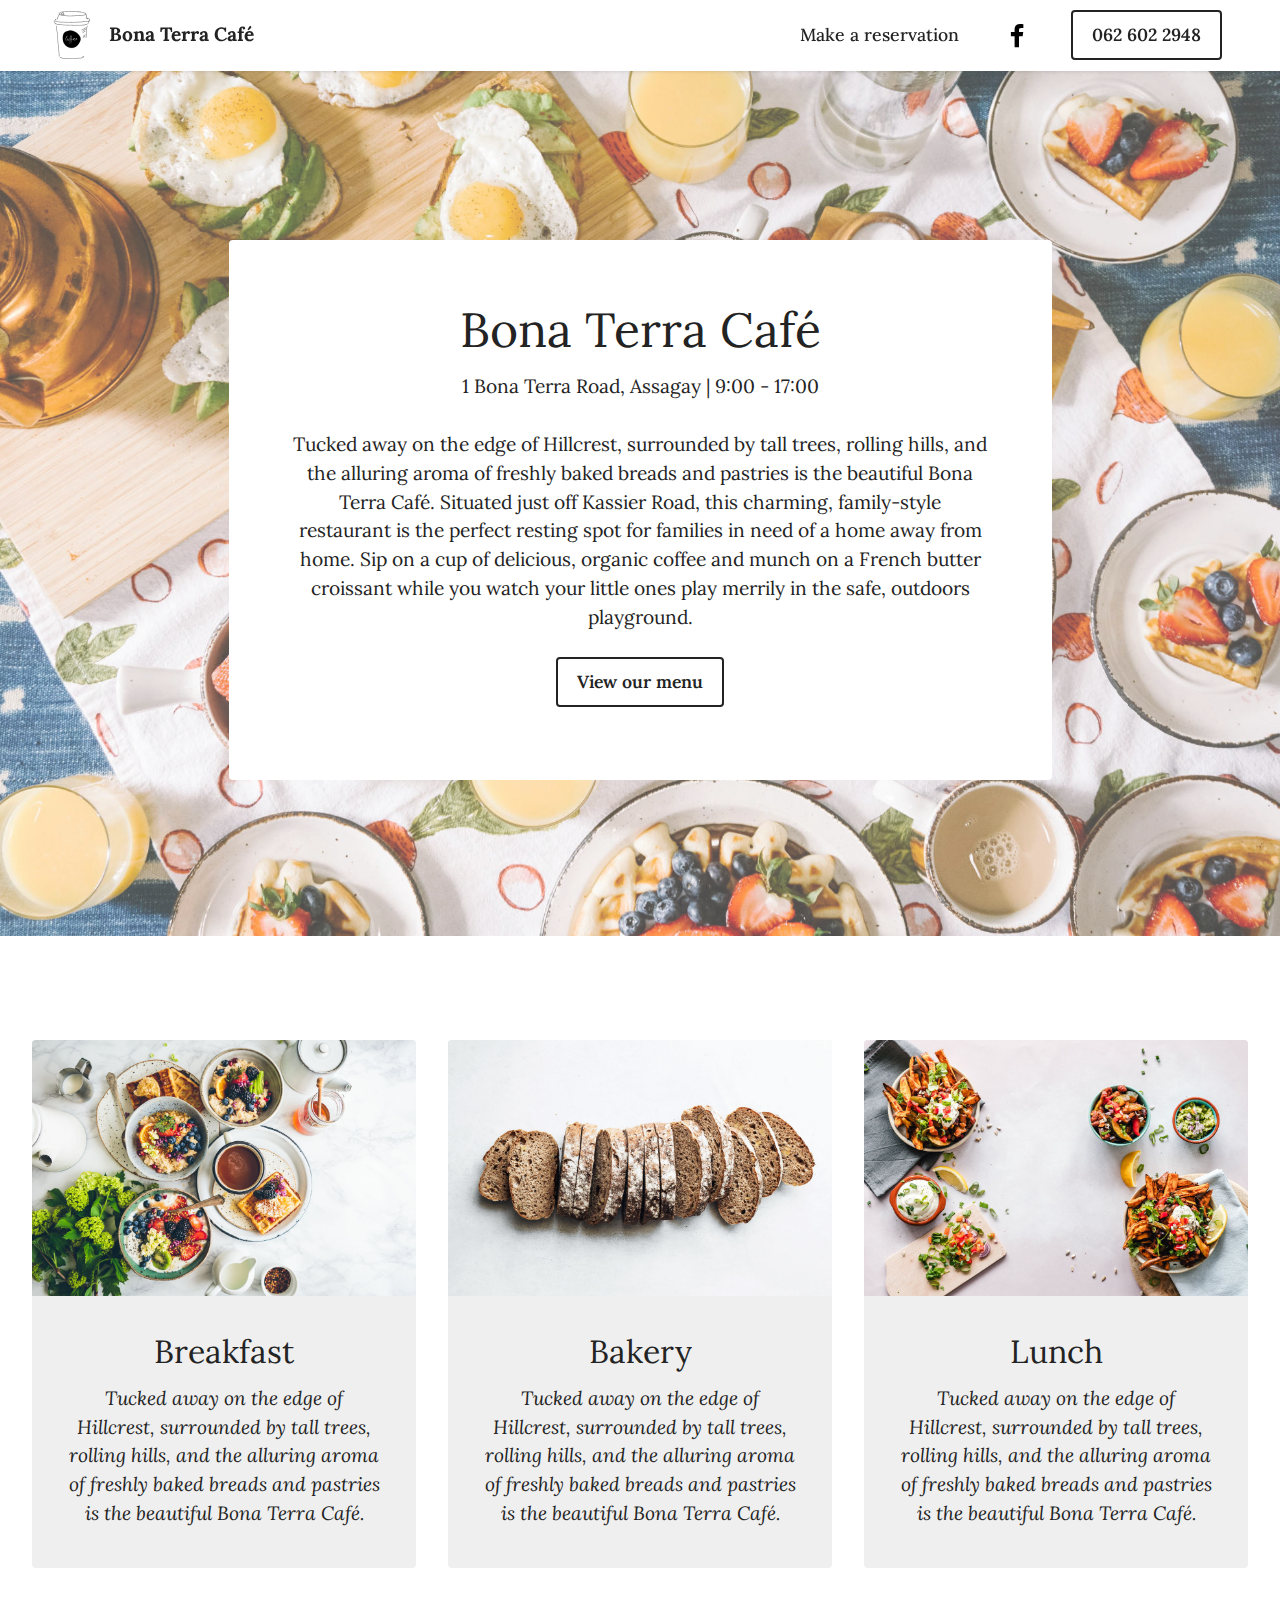
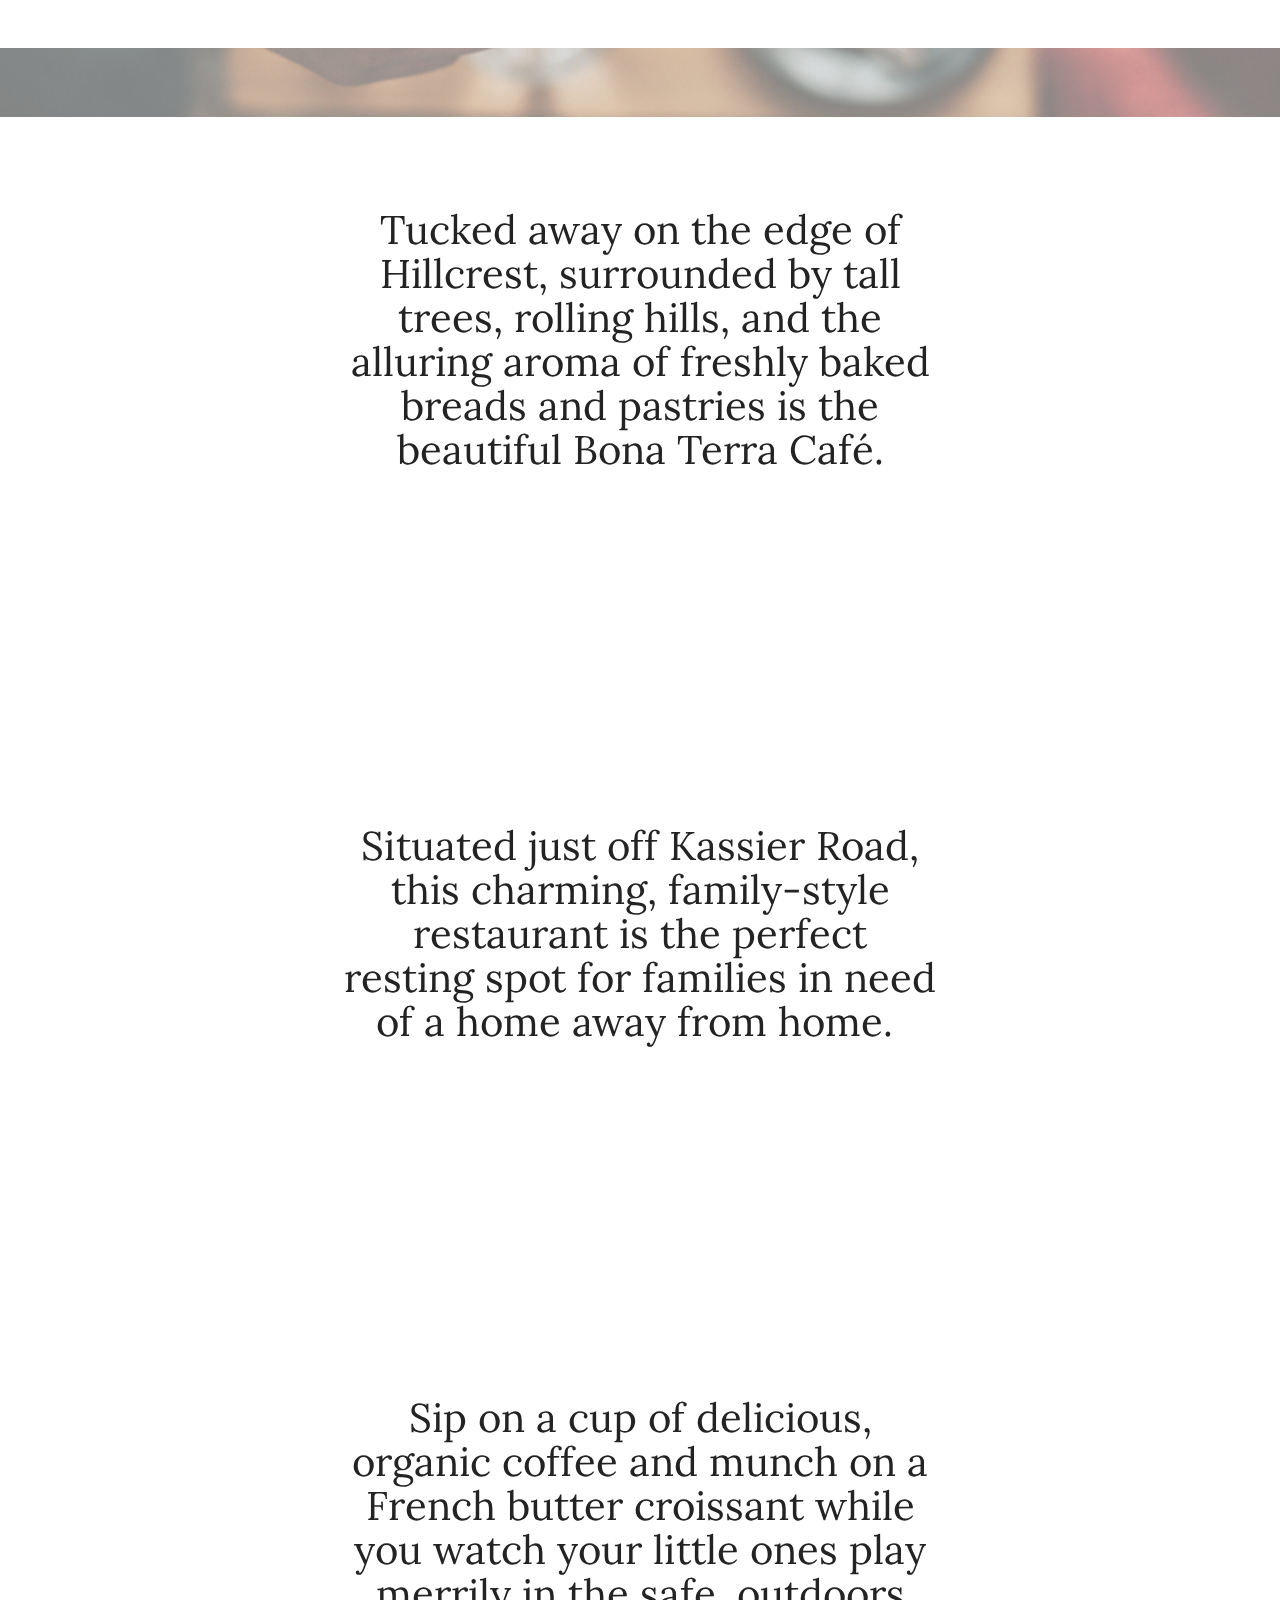
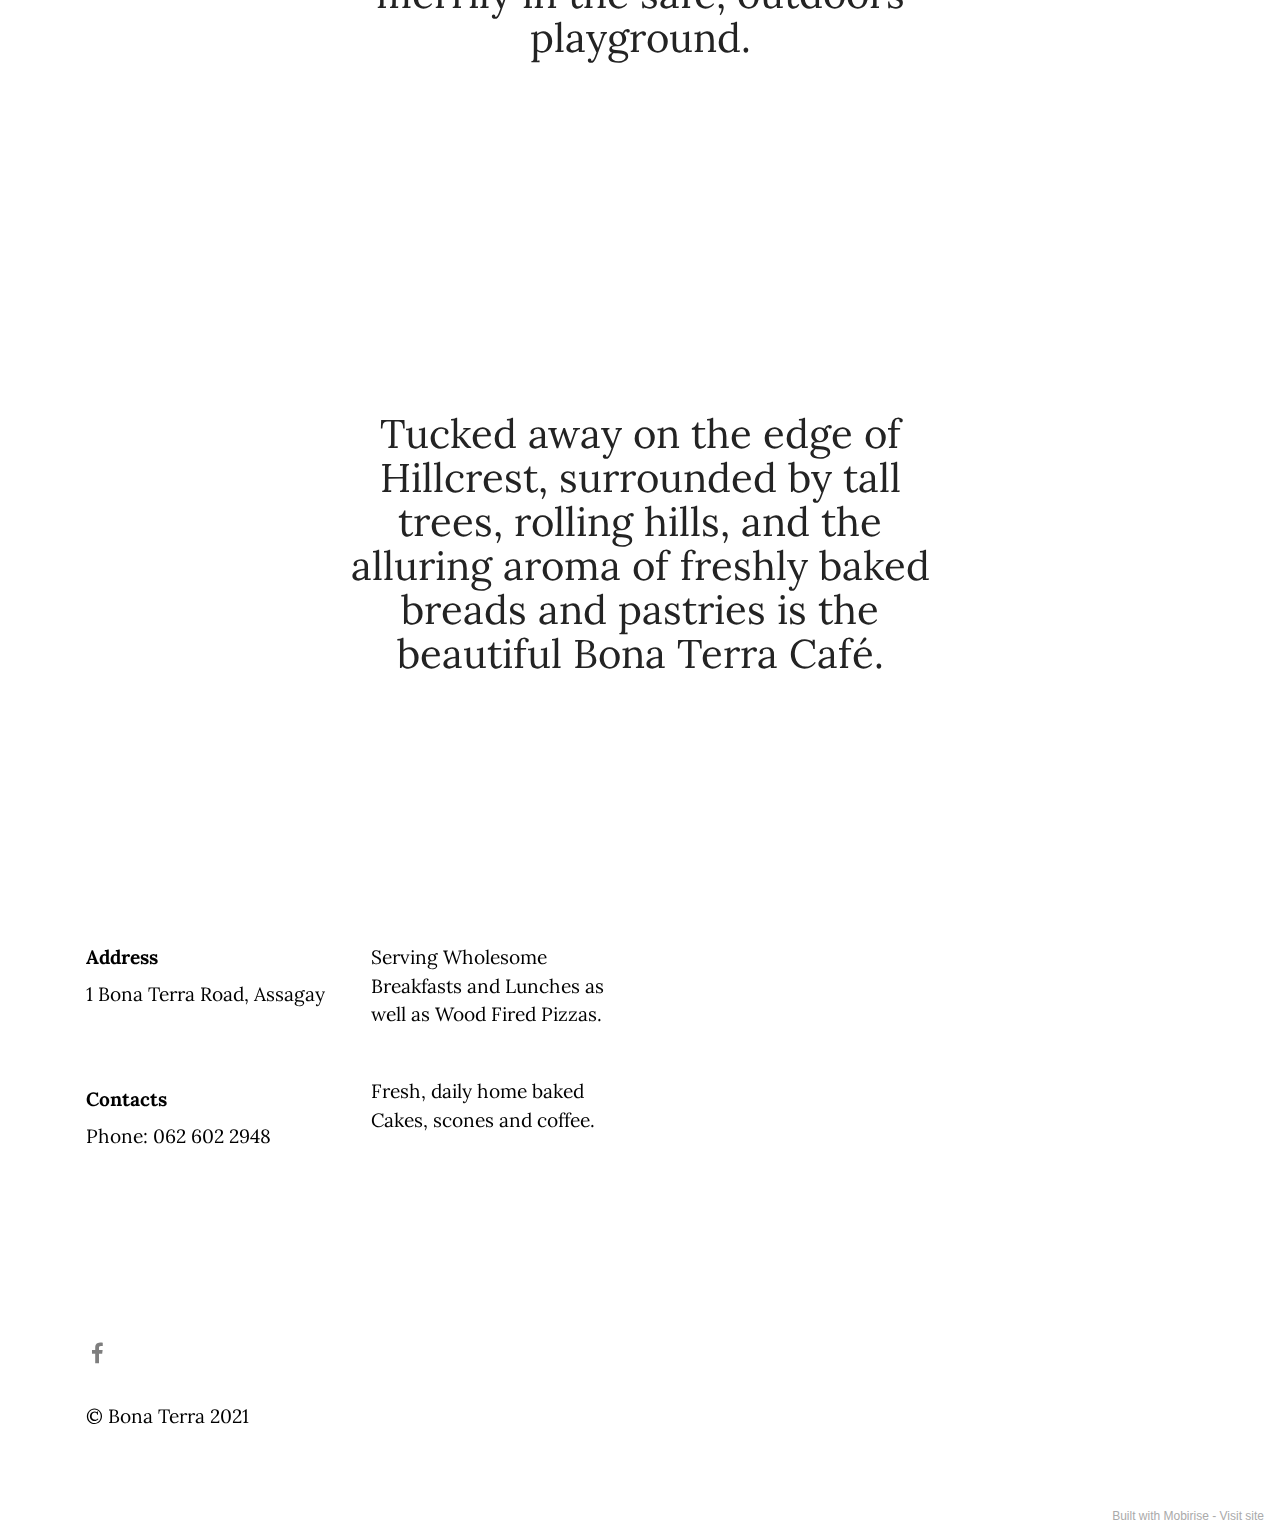
==== commit 6d1ba633: "create github pages" ====
--- a/index.html
+++ b/index.html
@@ -1,10 +1,10 @@
 <!DOCTYPE html>
 <html  >
 <head>
-  <!-- Site made with Mobirise Website Builder v5.2.7, https://mobirise.com -->
+  <!-- Site made with Mobirise Website Builder v5.2.9, https://mobirise.com -->
   <meta charset="UTF-8">
   <meta http-equiv="X-UA-Compatible" content="IE=edge">
-  <meta name="generator" content="Mobirise v5.2.7, mobirise.com">
+  <meta name="generator" content="Mobirise v5.2.9, mobirise.com">
   <meta name="viewport" content="width=device-width, initial-scale=1, minimum-scale=1">
   <link rel="shortcut icon" href="assets/images/cafe-deli-venue-1-removebg-preview-96x96.png" type="image/x-icon">
   <meta name="description" content="">
@@ -16,6 +16,7 @@
   <link rel="stylesheet" href="assets/bootstrap/css/bootstrap-grid.min.css">
   <link rel="stylesheet" href="assets/bootstrap/css/bootstrap-reboot.min.css">
   <link rel="stylesheet" href="assets/dropdown/css/style.css">
+  <link rel="stylesheet" href="assets/socicon/css/styles.css">
   <link rel="stylesheet" href="assets/theme/css/style.css">
   <link rel="preload" href="https://fonts.googleapis.com/css?family=Lora:400,500,600,700,400i,500i,600i,700i&display=swap" as="style" onload="this.onload=null;this.rel='stylesheet'">
   <noscript><link rel="stylesheet" href="https://fonts.googleapis.com/css?family=Lora:400,500,600,700,400i,500i,600i,700i&display=swap"></noscript>
@@ -53,10 +54,7 @@
                             Make a reservation</a></li></ul>
                 <div class="icons-menu">
                     <a class="iconfont-wrapper" href="https://www.facebook.com/no1bonaterracafe/" target="_blank">
-                        <span class="p-2 mbr-iconfont socicon-facebook socicon" style="color: rgb(0, 0, 0); fill: rgb(0, 0, 0);"><svg version="1.1" xmlns="http://www.w3.org/2000/svg" width="24" height="24" viewBox="0 0 32 32" fill="currentColor">
-
-<path d="M18.5 32v-14.625h4.875l0.75-5.688h-5.625v-3.625c0-1.625 0.438-2.75 2.813-2.75h3v-5.063c-0.5-0.125-2.313-0.25-4.375-0.25-4.375 0-7.313 2.625-7.313 7.5v4.188h-4.938v5.688h4.938v14.625z"></path>
-</svg></span>
+                        <span class="p-2 mbr-iconfont socicon-facebook socicon" style="color: rgb(0, 0, 0); fill: rgb(0, 0, 0);"></span>
                     </a>
                     
                     
@@ -81,7 +79,7 @@
                     <div class="card-box align-center">
                         <h1 class="card-title mbr-fonts-style mb-3 display-1">Bona Terra Café</h1>
                         <p class="mbr-text mbr-fonts-style display-7">1 Bona Terra Road, Assagay | 9:00 - 17:00<br><br>Tucked away on the edge of Hillcrest, surrounded by tall trees, rolling hills, and the alluring aroma of freshly baked breads and pastries is the beautiful Bona Terra Café. Situated just off Kassier Road, this charming, family-style restaurant is the perfect resting spot for families in need of a home away from home. Sip on a cup of delicious, organic coffee and munch on a French butter croissant while you watch your little ones play merrily in the safe, outdoors playground.<br></p>
-                        <div class="mbr-section-btn mt-3"><a class="btn btn-black-outline display-4" href="https://mobiri.se">View our menu</a></div>
+                        <div class="mbr-section-btn mt-3"><a class="btn btn-black-outline display-4" href="https://www.facebook.com/no1bonaterracafe/" target="_blank">View our menu</a></div>
                     </div>
                 </div>
             </div>
@@ -230,10 +228,7 @@
                 <div class="social-list align-left">
                     <div class="soc-item">
                         <a href="https://www.facebook.com/no1bonaterracafe/" target="_blank">
-                            <span class="mbr-iconfont mbr-iconfont-social socicon-facebook socicon" style="color: rgb(0, 0, 0); fill: rgb(0, 0, 0);"><svg version="1.1" xmlns="http://www.w3.org/2000/svg" width="20" height="20" viewBox="0 0 32 32" fill="currentColor">
-
-<path d="M18.5 32v-14.625h4.875l0.75-5.688h-5.625v-3.625c0-1.625 0.438-2.75 2.813-2.75h3v-5.063c-0.5-0.125-2.313-0.25-4.375-0.25-4.375 0-7.313 2.625-7.313 7.5v4.188h-4.938v5.688h4.938v14.625z"></path>
-</svg></span>
+                            <span class="mbr-iconfont mbr-iconfont-social socicon-facebook socicon" style="color: rgb(0, 0, 0); fill: rgb(0, 0, 0);"></span>
                         </a>
                     </div>
                     
@@ -256,8 +251,8 @@
             </div>
         </div>
     </div>
-</section><section style="background-color: #fff; font-family: -apple-system, BlinkMacSystemFont, 'Segoe UI', 'Roboto', 'Helvetica Neue', Arial, sans-serif; color:#aaa; font-size:12px; padding: 0; align-items: center; display: flex;"><a href="https://mobirise.site/b" style="flex: 1 1; height: 3rem; padding-left: 1rem;"></a></section><script src="assets/web/assets/jquery/jquery.min.js"></script>  <script src="assets/popper/popper.min.js"></script>  <script src="assets/tether/tether.min.js"></script>  <script src="assets/bootstrap/js/bootstrap.min.js"></script>  <script src="assets/smoothscroll/smooth-scroll.js"></script>  <script src="assets/parallax/jarallax.min.js"></script>  <script src="assets/dropdown/js/nav-dropdown.js"></script>  <script src="assets/dropdown/js/navbar-dropdown.js"></script>  <script src="assets/touchswipe/jquery.touch-swipe.min.js"></script>  <script src="assets/theme/js/script.js"></script>  
+</section><section style="background-color: #fff; font-family: -apple-system, BlinkMacSystemFont, 'Segoe UI', 'Roboto', 'Helvetica Neue', Arial, sans-serif; color:#aaa; font-size:12px; padding: 0; align-items: center; display: flex;"><a href="https://mobirise.site/r" style="flex: 1 1; height: 3rem; padding-left: 1rem;"></a><p style="flex: 0 0 auto; margin:0; padding-right:1rem;">Built with Mobirise - <a href="https://mobirise.site/m" style="color:#aaa;">Visit site</a></p></section><script src="assets/web/assets/jquery/jquery.min.js"></script>  <script src="assets/popper/popper.min.js"></script>  <script src="assets/tether/tether.min.js"></script>  <script src="assets/bootstrap/js/bootstrap.min.js"></script>  <script src="assets/smoothscroll/smooth-scroll.js"></script>  <script src="assets/parallax/jarallax.min.js"></script>  <script src="assets/dropdown/js/nav-dropdown.js"></script>  <script src="assets/dropdown/js/navbar-dropdown.js"></script>  <script src="assets/touchswipe/jquery.touch-swipe.min.js"></script>  <script src="assets/theme/js/script.js"></script>  
   
   
 </body>
-</html>
+</html>--- a/assets/socicon/css/styles.css
+++ b/assets/socicon/css/styles.css
@@ -0,0 +1,934 @@
+@charset "UTF-8";
+
+@font-face {
+  font-family: 'Socicon';
+  src:  url('../fonts/socicon.eot');
+  src:  url('../fonts/socicon.eot?#iefix') format('embedded-opentype'),
+    url('../fonts/socicon.woff2') format('woff2'),
+    url('../fonts/socicon.ttf') format('truetype'),
+    url('../fonts/socicon.woff') format('woff'),
+    url('../fonts/socicon.svg#socicon') format('svg');
+  font-weight: normal;
+  font-style: normal;
+  font-display: swap;
+}
+
+[data-icon]:before {
+  font-family: "socicon" !important;
+  content: attr(data-icon);
+  font-style: normal !important;
+  font-weight: normal !important;
+  font-variant: normal !important;
+  text-transform: none !important;
+  speak: none;
+  line-height: 1;
+  -webkit-font-smoothing: antialiased;
+  -moz-osx-font-smoothing: grayscale;
+}
+
+[class^="socicon-"], [class*=" socicon-"] {
+  /* use !important to prevent issues with browser extensions that change fonts */
+  font-family: 'Socicon' !important;
+  speak: none;
+  font-style: normal;
+  font-weight: normal;
+  font-variant: normal;
+  text-transform: none;
+  line-height: 1;
+
+  /* Better Font Rendering =========== */
+  -webkit-font-smoothing: antialiased;
+  -moz-osx-font-smoothing: grayscale;
+}
+
+.socicon-eitaa:before {
+  content: "\e97c";
+}
+.socicon-soroush:before {
+  content: "\e97d";
+}
+.socicon-bale:before {
+  content: "\e97e";
+}
+.socicon-zazzle:before {
+  content: "\e97b";
+}
+.socicon-society6:before {
+  content: "\e97a";
+}
+.socicon-redbubble:before {
+  content: "\e979";
+}
+.socicon-avvo:before {
+  content: "\e978";
+}
+.socicon-stitcher:before {
+  content: "\e977";
+}
+.socicon-googlehangouts:before {
+  content: "\e974";
+}
+.socicon-dlive:before {
+  content: "\e975";
+}
+.socicon-vsco:before {
+  content: "\e976";
+}
+.socicon-flipboard:before {
+  content: "\e973";
+}
+.socicon-ubuntu:before {
+  content: "\e958";
+}
+.socicon-artstation:before {
+  content: "\e959";
+}
+.socicon-invision:before {
+  content: "\e95a";
+}
+.socicon-torial:before {
+  content: "\e95b";
+}
+.socicon-collectorz:before {
+  content: "\e95c";
+}
+.socicon-seenthis:before {
+  content: "\e95d";
+}
+.socicon-googleplaymusic:before {
+  content: "\e95e";
+}
+.socicon-debian:before {
+  content: "\e95f";
+}
+.socicon-filmfreeway:before {
+  content: "\e960";
+}
+.socicon-gnome:before {
+  content: "\e961";
+}
+.socicon-itchio:before {
+  content: "\e962";
+}
+.socicon-jamendo:before {
+  content: "\e963";
+}
+.socicon-mix:before {
+  content: "\e964";
+}
+.socicon-sharepoint:before {
+  content: "\e965";
+}
+.socicon-tinder:before {
+  content: "\e966";
+}
+.socicon-windguru:before {
+  content: "\e967";
+}
+.socicon-cdbaby:before {
+  content: "\e968";
+}
+.socicon-elementaryos:before {
+  content: "\e969";
+}
+.socicon-stage32:before {
+  content: "\e96a";
+}
+.socicon-tiktok:before {
+  content: "\e96b";
+}
+.socicon-gitter:before {
+  content: "\e96c";
+}
+.socicon-letterboxd:before {
+  content: "\e96d";
+}
+.socicon-threema:before {
+  content: "\e96e";
+}
+.socicon-splice:before {
+  content: "\e96f";
+}
+.socicon-metapop:before {
+  content: "\e970";
+}
+.socicon-naver:before {
+  content: "\e971";
+}
+.socicon-remote:before {
+  content: "\e972";
+}
+.socicon-internet:before {
+  content: "\e957";
+}
+.socicon-moddb:before {
+  content: "\e94b";
+}
+.socicon-indiedb:before {
+  content: "\e94c";
+}
+.socicon-traxsource:before {
+  content: "\e94d";
+}
+.socicon-gamefor:before {
+  content: "\e94e";
+}
+.socicon-pixiv:before {
+  content: "\e94f";
+}
+.socicon-myanimelist:before {
+  content: "\e950";
+}
+.socicon-blackberry:before {
+  content: "\e951";
+}
+.socicon-wickr:before {
+  content: "\e952";
+}
+.socicon-spip:before {
+  content: "\e953";
+}
+.socicon-napster:before {
+  content: "\e954";
+}
+.socicon-beatport:before {
+  content: "\e955";
+}
+.socicon-hackerone:before {
+  content: "\e956";
+}
+.socicon-hackernews:before {
+  content: "\e946";
+}
+.socicon-smashwords:before {
+  content: "\e947";
+}
+.socicon-kobo:before {
+  content: "\e948";
+}
+.socicon-bookbub:before {
+  content: "\e949";
+}
+.socicon-mailru:before {
+  content: "\e94a";
+}
+.socicon-gitlab:before {
+  content: "\e945";
+}
+.socicon-instructables:before {
+  content: "\e944";
+}
+.socicon-portfolio:before {
+  content: "\e943";
+}
+.socicon-codered:before {
+  content: "\e940";
+}
+.socicon-origin:before {
+  content: "\e941";
+}
+.socicon-nextdoor:before {
+  content: "\e942";
+}
+.socicon-udemy:before {
+  content: "\e93f";
+}
+.socicon-livemaster:before {
+  content: "\e93e";
+}
+.socicon-crunchbase:before {
+  content: "\e93b";
+}
+.socicon-homefy:before {
+  content: "\e93c";
+}
+.socicon-calendly:before {
+  content: "\e93d";
+}
+.socicon-realtor:before {
+  content: "\e90f";
+}
+.socicon-tidal:before {
+  content: "\e910";
+}
+.socicon-qobuz:before {
+  content: "\e911";
+}
+.socicon-natgeo:before {
+  content: "\e912";
+}
+.socicon-mastodon:before {
+  content: "\e913";
+}
+.socicon-unsplash:before {
+  content: "\e914";
+}
+.socicon-homeadvisor:before {
+  content: "\e915";
+}
+.socicon-angieslist:before {
+  content: "\e916";
+}
+.socicon-codepen:before {
+  content: "\e917";
+}
+.socicon-slack:before {
+  content: "\e918";
+}
+.socicon-openaigym:before {
+  content: "\e919";
+}
+.socicon-logmein:before {
+  content: "\e91a";
+}
+.socicon-fiverr:before {
+  content: "\e91b";
+}
+.socicon-gotomeeting:before {
+  content: "\e91c";
+}
+.socicon-aliexpress:before {
+  content: "\e91d";
+}
+.socicon-guru:before {
+  content: "\e91e";
+}
+.socicon-appstore:before {
+  content: "\e91f";
+}
+.socicon-homes:before {
+  content: "\e920";
+}
+.socicon-zoom:before {
+  content: "\e921";
+}
+.socicon-alibaba:before {
+  content: "\e922";
+}
+.socicon-craigslist:before {
+  content: "\e923";
+}
+.socicon-wix:before {
+  content: "\e924";
+}
+.socicon-redfin:before {
+  content: "\e925";
+}
+.socicon-googlecalendar:before {
+  content: "\e926";
+}
+.socicon-shopify:before {
+  content: "\e927";
+}
+.socicon-freelancer:before {
+  content: "\e928";
+}
+.socicon-seedrs:before {
+  content: "\e929";
+}
+.socicon-bing:before {
+  content: "\e92a";
+}
+.socicon-doodle:before {
+  content: "\e92b";
+}
+.socicon-bonanza:before {
+  content: "\e92c";
+}
+.socicon-squarespace:before {
+  content: "\e92d";
+}
+.socicon-toptal:before {
+  content: "\e92e";
+}
+.socicon-gust:before {
+  content: "\e92f";
+}
+.socicon-ask:before {
+  content: "\e930";
+}
+.socicon-trulia:before {
+  content: "\e931";
+}
+.socicon-loomly:before {
+  content: "\e932";
+}
+.socicon-ghost:before {
+  content: "\e933";
+}
+.socicon-upwork:before {
+  content: "\e934";
+}
+.socicon-fundable:before {
+  content: "\e935";
+}
+.socicon-booking:before {
+  content: "\e936";
+}
+.socicon-googlemaps:before {
+  content: "\e937";
+}
+.socicon-zillow:before {
+  content: "\e938";
+}
+.socicon-niconico:before {
+  content: "\e939";
+}
+.socicon-toneden:before {
+  content: "\e93a";
+}
+.socicon-augment:before {
+  content: "\e908";
+}
+.socicon-bitbucket:before {
+  content: "\e909";
+}
+.socicon-fyuse:before {
+  content: "\e90a";
+}
+.socicon-yt-gaming:before {
+  content: "\e90b";
+}
+.socicon-sketchfab:before {
+  content: "\e90c";
+}
+.socicon-mobcrush:before {
+  content: "\e90d";
+}
+.socicon-microsoft:before {
+  content: "\e90e";
+}
+.socicon-pandora:before {
+  content: "\e907";
+}
+.socicon-messenger:before {
+  content: "\e906";
+}
+.socicon-gamewisp:before {
+  content: "\e905";
+}
+.socicon-bloglovin:before {
+  content: "\e904";
+}
+.socicon-tunein:before {
+  content: "\e903";
+}
+.socicon-gamejolt:before {
+  content: "\e901";
+}
+.socicon-trello:before {
+  content: "\e902";
+}
+.socicon-spreadshirt:before {
+  content: "\e900";
+}
+.socicon-500px:before {
+  content: "\e000";
+}
+.socicon-8tracks:before {
+  content: "\e001";
+}
+.socicon-airbnb:before {
+  content: "\e002";
+}
+.socicon-alliance:before {
+  content: "\e003";
+}
+.socicon-amazon:before {
+  content: "\e004";
+}
+.socicon-amplement:before {
+  content: "\e005";
+}
+.socicon-android:before {
+  content: "\e006";
+}
+.socicon-angellist:before {
+  content: "\e007";
+}
+.socicon-apple:before {
+  content: "\e008";
+}
+.socicon-appnet:before {
+  content: "\e009";
+}
+.socicon-baidu:before {
+  content: "\e00a";
+}
+.socicon-bandcamp:before {
+  content: "\e00b";
+}
+.socicon-battlenet:before {
+  content: "\e00c";
+}
+.socicon-mixer:before {
+  content: "\e00d";
+}
+.socicon-bebee:before {
+  content: "\e00e";
+}
+.socicon-bebo:before {
+  content: "\e00f";
+}
+.socicon-behance:before {
+  content: "\e010";
+}
+.socicon-blizzard:before {
+  content: "\e011";
+}
+.socicon-blogger:before {
+  content: "\e012";
+}
+.socicon-buffer:before {
+  content: "\e013";
+}
+.socicon-chrome:before {
+  content: "\e014";
+}
+.socicon-coderwall:before {
+  content: "\e015";
+}
+.socicon-curse:before {
+  content: "\e016";
+}
+.socicon-dailymotion:before {
+  content: "\e017";
+}
+.socicon-deezer:before {
+  content: "\e018";
+}
+.socicon-delicious:before {
+  content: "\e019";
+}
+.socicon-deviantart:before {
+  content: "\e01a";
+}
+.socicon-diablo:before {
+  content: "\e01b";
+}
+.socicon-digg:before {
+  content: "\e01c";
+}
+.socicon-discord:before {
+  content: "\e01d";
+}
+.socicon-disqus:before {
+  content: "\e01e";
+}
+.socicon-douban:before {
+  content: "\e01f";
+}
+.socicon-draugiem:before {
+  content: "\e020";
+}
+.socicon-dribbble:before {
+  content: "\e021";
+}
+.socicon-drupal:before {
+  content: "\e022";
+}
+.socicon-ebay:before {
+  content: "\e023";
+}
+.socicon-ello:before {
+  content: "\e024";
+}
+.socicon-endomodo:before {
+  content: "\e025";
+}
+.socicon-envato:before {
+  content: "\e026";
+}
+.socicon-etsy:before {
+  content: "\e027";
+}
+.socicon-facebook:before {
+  content: "\e028";
+}
+.socicon-feedburner:before {
+  content: "\e029";
+}
+.socicon-filmweb:before {
+  content: "\e02a";
+}
+.socicon-firefox:before {
+  content: "\e02b";
+}
+.socicon-flattr:before {
+  content: "\e02c";
+}
+.socicon-flickr:before {
+  content: "\e02d";
+}
+.socicon-formulr:before {
+  content: "\e02e";
+}
+.socicon-forrst:before {
+  content: "\e02f";
+}
+.socicon-foursquare:before {
+  content: "\e030";
+}
+.socicon-friendfeed:before {
+  content: "\e031";
+}
+.socicon-github:before {
+  content: "\e032";
+}
+.socicon-goodreads:before {
+  content: "\e033";
+}
+.socicon-google:before {
+  content: "\e034";
+}
+.socicon-googlescholar:before {
+  content: "\e035";
+}
+.socicon-googlegroups:before {
+  content: "\e036";
+}
+.socicon-googlephotos:before {
+  content: "\e037";
+}
+.socicon-googleplus:before {
+  content: "\e038";
+}
+.socicon-grooveshark:before {
+  content: "\e039";
+}
+.socicon-hackerrank:before {
+  content: "\e03a";
+}
+.socicon-hearthstone:before {
+  content: "\e03b";
+}
+.socicon-hellocoton:before {
+  content: "\e03c";
+}
+.socicon-heroes:before {
+  content: "\e03d";
+}
+.socicon-smashcast:before {
+  content: "\e03e";
+}
+.socicon-horde:before {
+  content: "\e03f";
+}
+.socicon-houzz:before {
+  content: "\e040";
+}
+.socicon-icq:before {
+  content: "\e041";
+}
+.socicon-identica:before {
+  content: "\e042";
+}
+.socicon-imdb:before {
+  content: "\e043";
+}
+.socicon-instagram:before {
+  content: "\e044";
+}
+.socicon-issuu:before {
+  content: "\e045";
+}
+.socicon-istock:before {
+  content: "\e046";
+}
+.socicon-itunes:before {
+  content: "\e047";
+}
+.socicon-keybase:before {
+  content: "\e048";
+}
+.socicon-lanyrd:before {
+  content: "\e049";
+}
+.socicon-lastfm:before {
+  content: "\e04a";
+}
+.socicon-line:before {
+  content: "\e04b";
+}
+.socicon-linkedin:before {
+  content: "\e04c";
+}
+.socicon-livejournal:before {
+  content: "\e04d";
+}
+.socicon-lyft:before {
+  content: "\e04e";
+}
+.socicon-macos:before {
+  content: "\e04f";
+}
+.socicon-mail:before {
+  content: "\e050";
+}
+.socicon-medium:before {
+  content: "\e051";
+}
+.socicon-meetup:before {
+  content: "\e052";
+}
+.socicon-mixcloud:before {
+  content: "\e053";
+}
+.socicon-modelmayhem:before {
+  content: "\e054";
+}
+.socicon-mumble:before {
+  content: "\e055";
+}
+.socicon-myspace:before {
+  content: "\e056";
+}
+.socicon-newsvine:before {
+  content: "\e057";
+}
+.socicon-nintendo:before {
+  content: "\e058";
+}
+.socicon-npm:before {
+  content: "\e059";
+}
+.socicon-odnoklassniki:before {
+  content: "\e05a";
+}
+.socicon-openid:before {
+  content: "\e05b";
+}
+.socicon-opera:before {
+  content: "\e05c";
+}
+.socicon-outlook:before {
+  content: "\e05d";
+}
+.socicon-overwatch:before {
+  content: "\e05e";
+}
+.socicon-patreon:before {
+  content: "\e05f";
+}
+.socicon-paypal:before {
+  content: "\e060";
+}
+.socicon-periscope:before {
+  content: "\e061";
+}
+.socicon-persona:before {
+  content: "\e062";
+}
+.socicon-pinterest:before {
+  content: "\e063";
+}
+.socicon-play:before {
+  content: "\e064";
+}
+.socicon-player:before {
+  content: "\e065";
+}
+.socicon-playstation:before {
+  content: "\e066";
+}
+.socicon-pocket:before {
+  content: "\e067";
+}
+.socicon-qq:before {
+  content: "\e068";
+}
+.socicon-quora:before {
+  content: "\e069";
+}
+.socicon-raidcall:before {
+  content: "\e06a";
+}
+.socicon-ravelry:before {
+  content: "\e06b";
+}
+.socicon-reddit:before {
+  content: "\e06c";
+}
+.socicon-renren:before {
+  content: "\e06d";
+}
+.socicon-researchgate:before {
+  content: "\e06e";
+}
+.socicon-residentadvisor:before {
+  content: "\e06f";
+}
+.socicon-reverbnation:before {
+  content: "\e070";
+}
+.socicon-rss:before {
+  content: "\e071";
+}
+.socicon-sharethis:before {
+  content: "\e072";
+}
+.socicon-skype:before {
+  content: "\e073";
+}
+.socicon-slideshare:before {
+  content: "\e074";
+}
+.socicon-smugmug:before {
+  content: "\e075";
+}
+.socicon-snapchat:before {
+  content: "\e076";
+}
+.socicon-songkick:before {
+  content: "\e077";
+}
+.socicon-soundcloud:before {
+  content: "\e078";
+}
+.socicon-spotify:before {
+  content: "\e079";
+}
+.socicon-stackexchange:before {
+  content: "\e07a";
+}
+.socicon-stackoverflow:before {
+  content: "\e07b";
+}
+.socicon-starcraft:before {
+  content: "\e07c";
+}
+.socicon-stayfriends:before {
+  content: "\e07d";
+}
+.socicon-steam:before {
+  content: "\e07e";
+}
+.socicon-storehouse:before {
+  content: "\e07f";
+}
+.socicon-strava:before {
+  content: "\e080";
+}
+.socicon-streamjar:before {
+  content: "\e081";
+}
+.socicon-stumbleupon:before {
+  content: "\e082";
+}
+.socicon-swarm:before {
+  content: "\e083";
+}
+.socicon-teamspeak:before {
+  content: "\e084";
+}
+.socicon-teamviewer:before {
+  content: "\e085";
+}
+.socicon-technorati:before {
+  content: "\e086";
+}
+.socicon-telegram:before {
+  content: "\e087";
+}
+.socicon-tripadvisor:before {
+  content: "\e088";
+}
+.socicon-tripit:before {
+  content: "\e089";
+}
+.socicon-triplej:before {
+  content: "\e08a";
+}
+.socicon-tumblr:before {
+  content: "\e08b";
+}
+.socicon-twitch:before {
+  content: "\e08c";
+}
+.socicon-twitter:before {
+  content: "\e08d";
+}
+.socicon-uber:before {
+  content: "\e08e";
+}
+.socicon-ventrilo:before {
+  content: "\e08f";
+}
+.socicon-viadeo:before {
+  content: "\e090";
+}
+.socicon-viber:before {
+  content: "\e091";
+}
+.socicon-viewbug:before {
+  content: "\e092";
+}
+.socicon-vimeo:before {
+  content: "\e093";
+}
+.socicon-vine:before {
+  content: "\e094";
+}
+.socicon-vkontakte:before {
+  content: "\e095";
+}
+.socicon-warcraft:before {
+  content: "\e096";
+}
+.socicon-wechat:before {
+  content: "\e097";
+}
+.socicon-weibo:before {
+  content: "\e098";
+}
+.socicon-whatsapp:before {
+  content: "\e099";
+}
+.socicon-wikipedia:before {
+  content: "\e09a";
+}
+.socicon-windows:before {
+  content: "\e09b";
+}
+.socicon-wordpress:before {
+  content: "\e09c";
+}
+.socicon-wykop:before {
+  content: "\e09d";
+}
+.socicon-xbox:before {
+  content: "\e09e";
+}
+.socicon-xing:before {
+  content: "\e09f";
+}
+.socicon-yahoo:before {
+  content: "\e0a0";
+}
+.socicon-yammer:before {
+  content: "\e0a1";
+}
+.socicon-yandex:before {
+  content: "\e0a2";
+}
+.socicon-yelp:before {
+  content: "\e0a3";
+}
+.socicon-younow:before {
+  content: "\e0a4";
+}
+.socicon-youtube:before {
+  content: "\e0a5";
+}
+.socicon-zapier:before {
+  content: "\e0a6";
+}
+.socicon-zerply:before {
+  content: "\e0a7";
+}
+.socicon-zomato:before {
+  content: "\e0a8";
+}
+.socicon-zynga:before {
+  content: "\e0a9";
+}
--- a/assets/mobirise/css/mbr-additional.css
+++ b/assets/mobirise/css/mbr-additional.css
@@ -521,7 +521,7 @@
 a.text-black.active {
   color: #000000 !important;
 }
-a[class*="text-"]:not(.nav-link):not(.dropdown-item):not([role]) {
+a[class*="text-"]:not(.nav-link):not(.dropdown-item):not([role]):not(.navbar-caption) {
   transition: 0.2s;
   position: relative;
   background-image: linear-gradient(currentColor 50%, currentColor 50%);
--- a/assets/mobirise/css/mbr-additional.css
+++ b/assets/mobirise/css/mbr-additional.css
@@ -521,7 +521,7 @@
 a.text-black.active {
   color: #000000 !important;
 }
-a[class*="text-"]:not(.nav-link):not(.dropdown-item):not([role]) {
+a[class*="text-"]:not(.nav-link):not(.dropdown-item):not([role]):not(.navbar-caption) {
   transition: 0.2s;
   position: relative;
   background-image: linear-gradient(currentColor 50%, currentColor 50%);
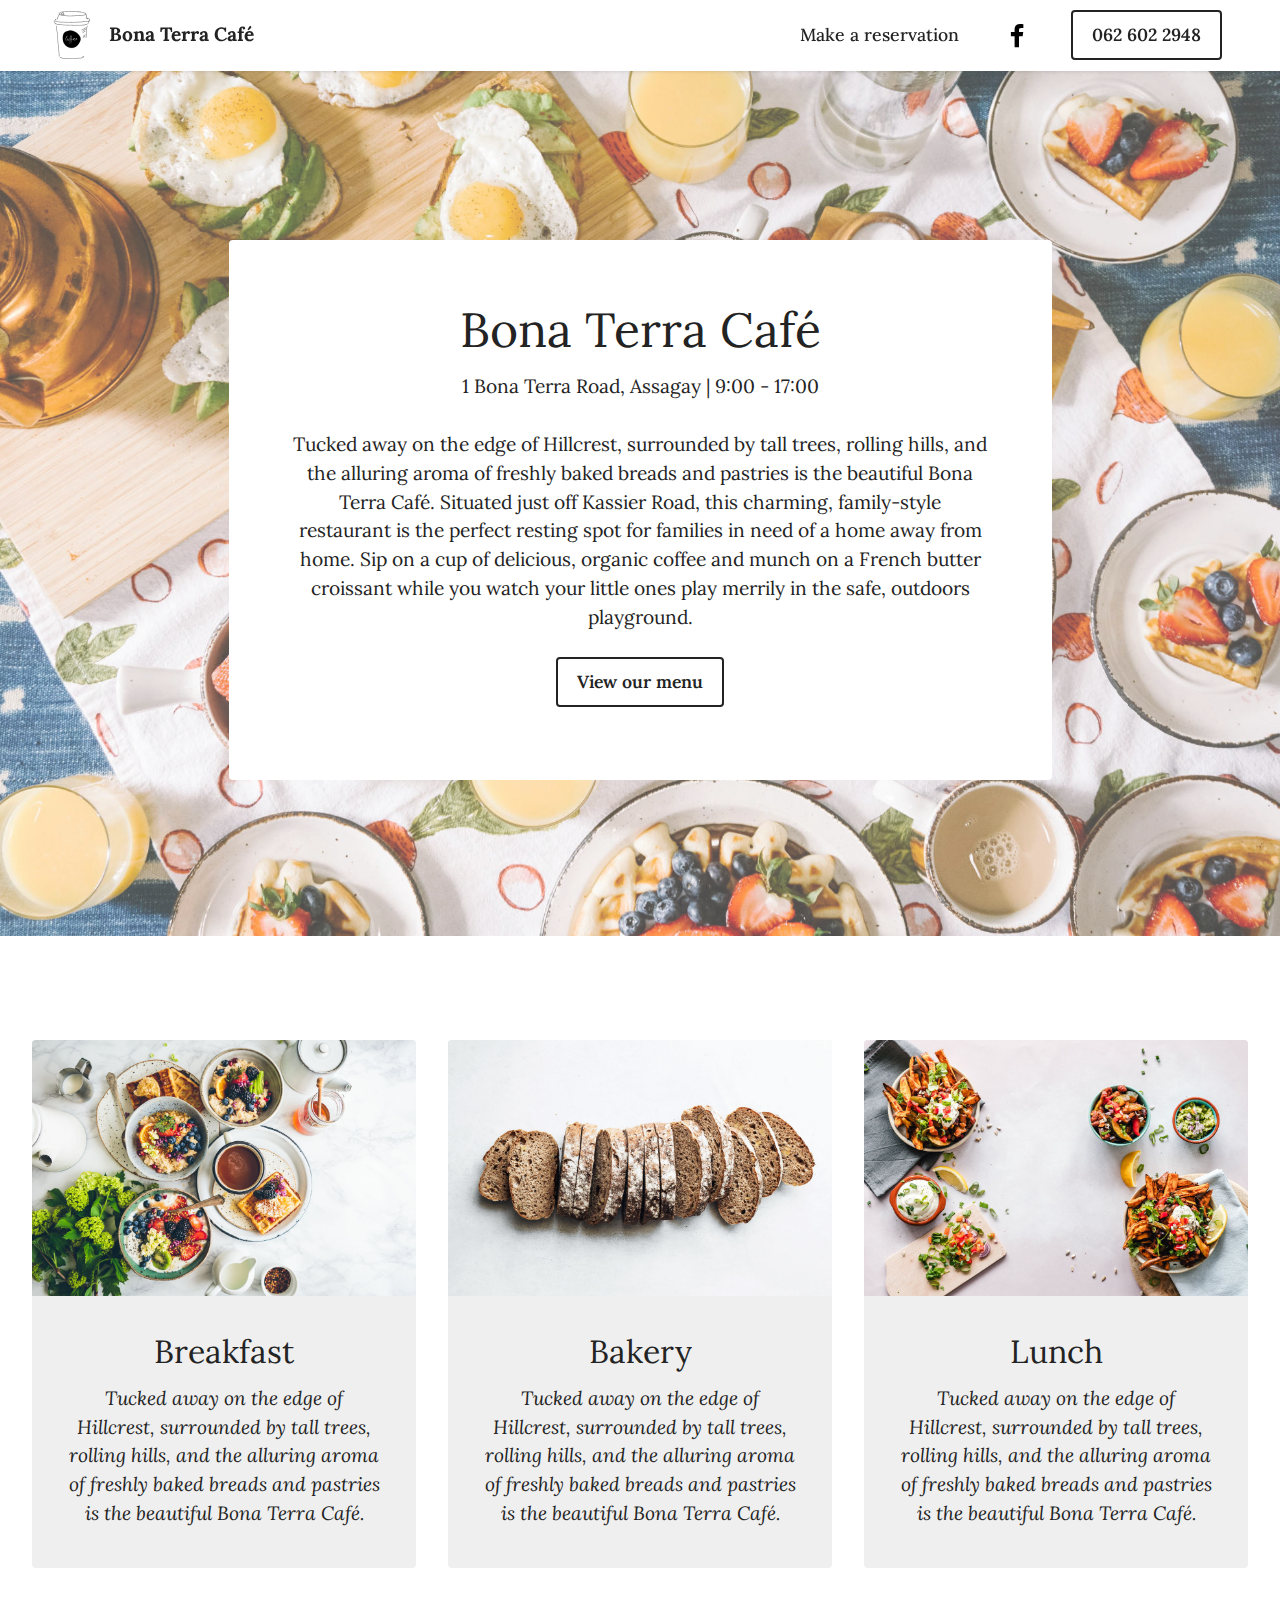
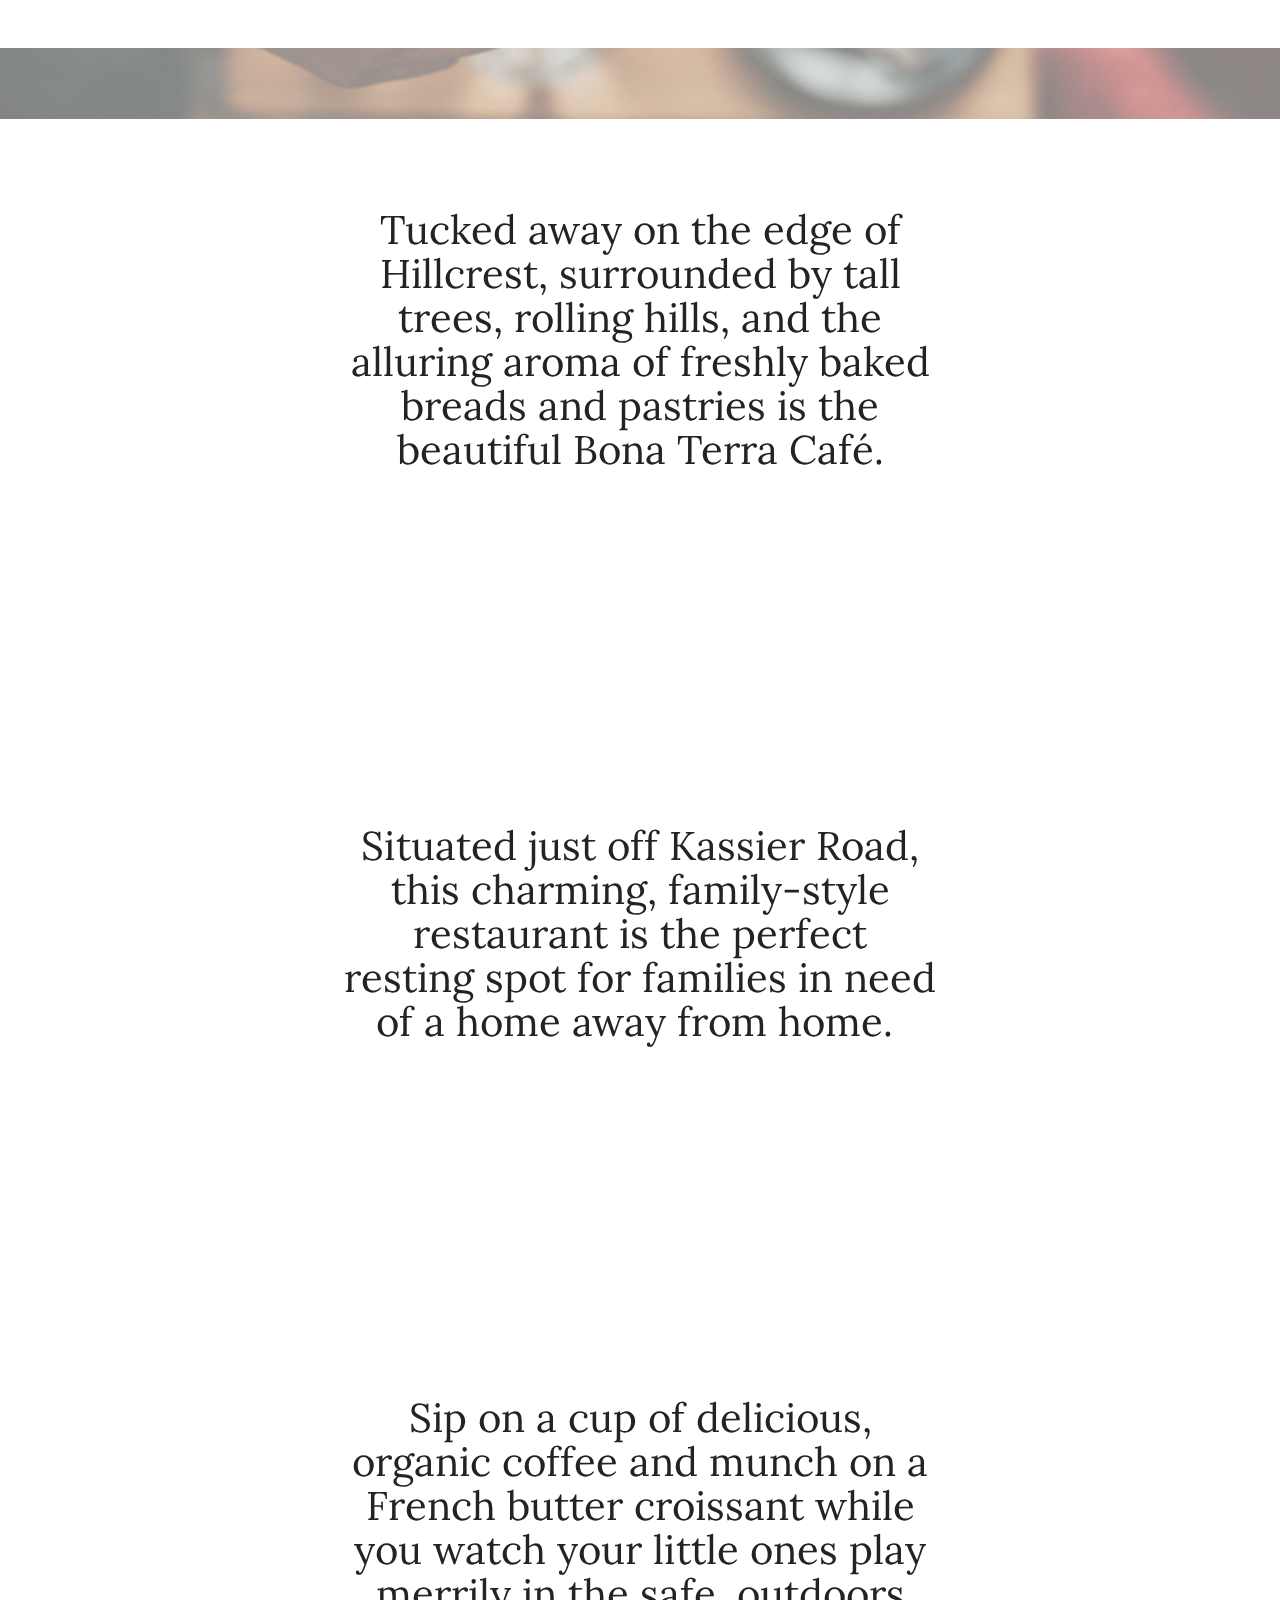
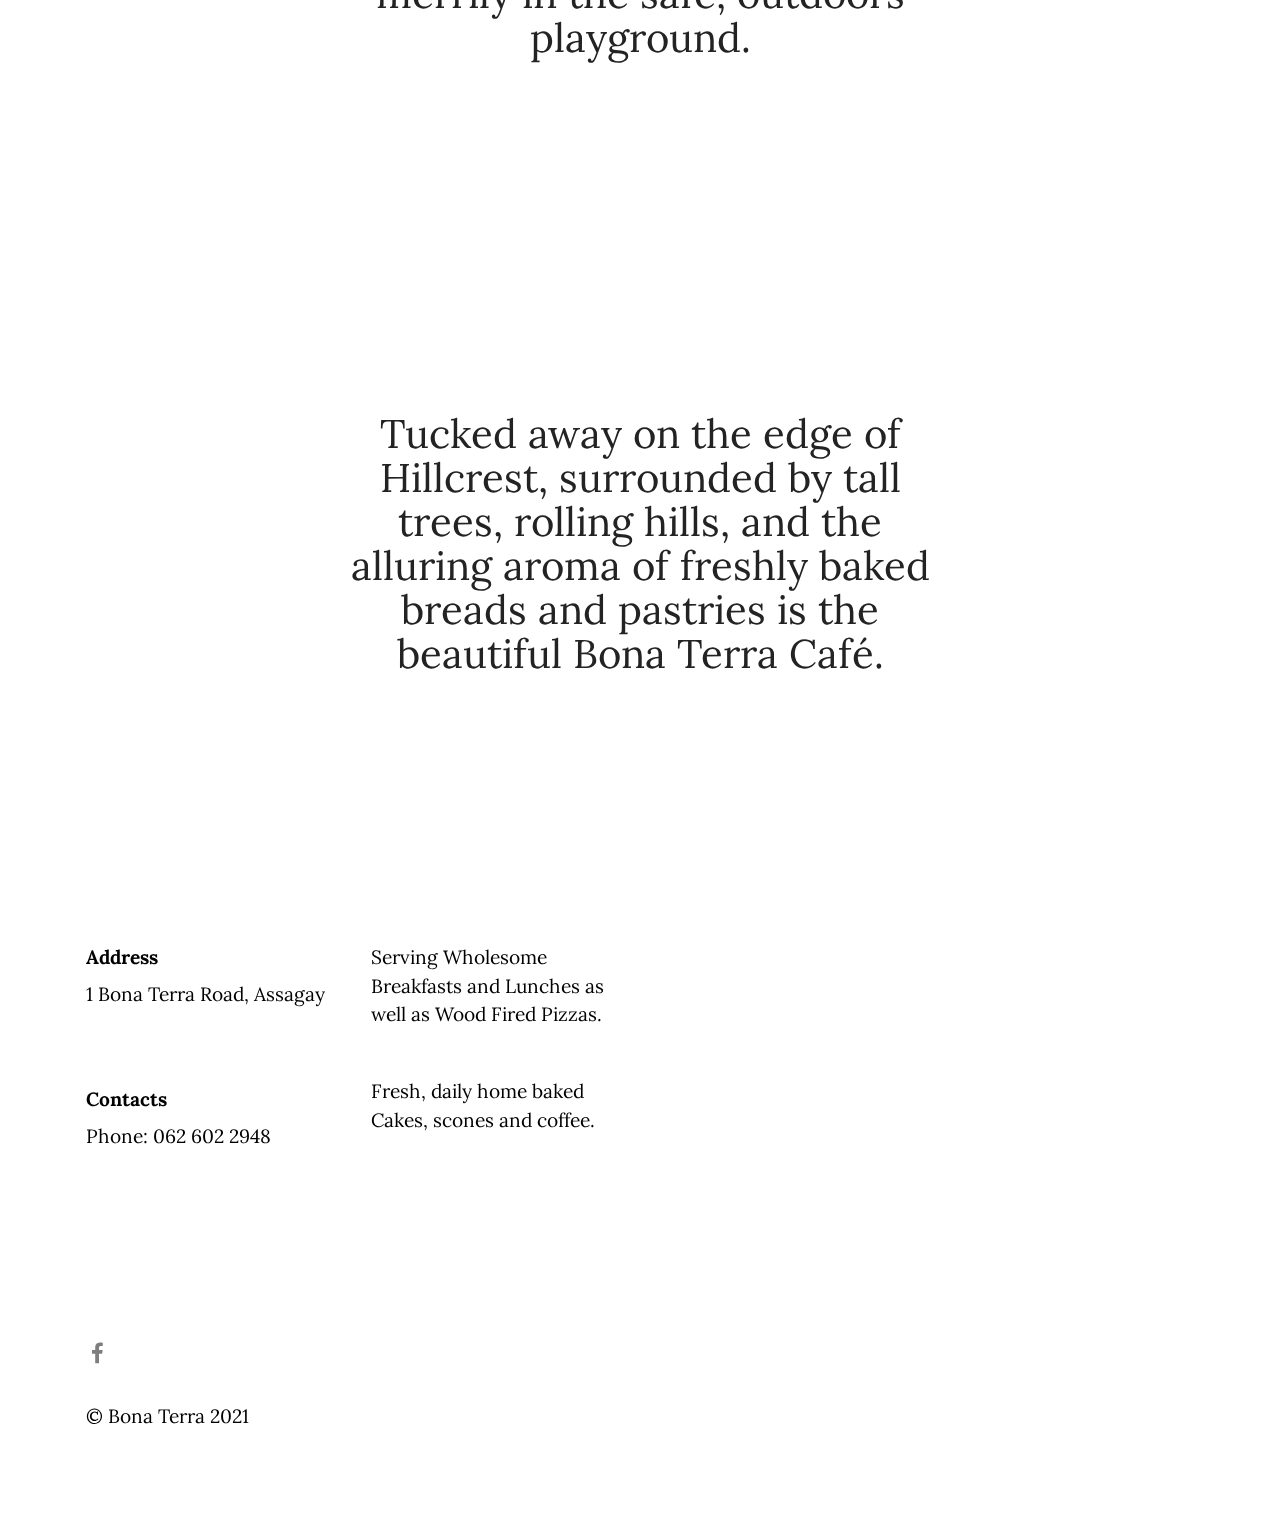
==== commit 12801647: "Update index.html" ====
--- a/index.html
+++ b/index.html
@@ -251,8 +251,8 @@
             </div>
         </div>
     </div>
-</section><section style="background-color: #fff; font-family: -apple-system, BlinkMacSystemFont, 'Segoe UI', 'Roboto', 'Helvetica Neue', Arial, sans-serif; color:#aaa; font-size:12px; padding: 0; align-items: center; display: flex;"><a href="https://mobirise.site/r" style="flex: 1 1; height: 3rem; padding-left: 1rem;"></a><p style="flex: 0 0 auto; margin:0; padding-right:1rem;">Built with Mobirise - <a href="https://mobirise.site/m" style="color:#aaa;">Visit site</a></p></section><script src="assets/web/assets/jquery/jquery.min.js"></script>  <script src="assets/popper/popper.min.js"></script>  <script src="assets/tether/tether.min.js"></script>  <script src="assets/bootstrap/js/bootstrap.min.js"></script>  <script src="assets/smoothscroll/smooth-scroll.js"></script>  <script src="assets/parallax/jarallax.min.js"></script>  <script src="assets/dropdown/js/nav-dropdown.js"></script>  <script src="assets/dropdown/js/navbar-dropdown.js"></script>  <script src="assets/touchswipe/jquery.touch-swipe.min.js"></script>  <script src="assets/theme/js/script.js"></script>  
+</section><section style="background-color: #fff; font-family: -apple-system, BlinkMacSystemFont, 'Segoe UI', 'Roboto', 'Helvetica Neue', Arial, sans-serif; color:#aaa; font-size:12px; padding: 0; align-items: center; display: flex;"><a href="https://mobirise.site/r" style="flex: 1 1; height: 3rem; padding-left: 1rem;"></a></section><script src="assets/web/assets/jquery/jquery.min.js"></script>  <script src="assets/popper/popper.min.js"></script>  <script src="assets/tether/tether.min.js"></script>  <script src="assets/bootstrap/js/bootstrap.min.js"></script>  <script src="assets/smoothscroll/smooth-scroll.js"></script>  <script src="assets/parallax/jarallax.min.js"></script>  <script src="assets/dropdown/js/nav-dropdown.js"></script>  <script src="assets/dropdown/js/navbar-dropdown.js"></script>  <script src="assets/touchswipe/jquery.touch-swipe.min.js"></script>  <script src="assets/theme/js/script.js"></script>  
   
   
 </body>
-</html>+</html>
